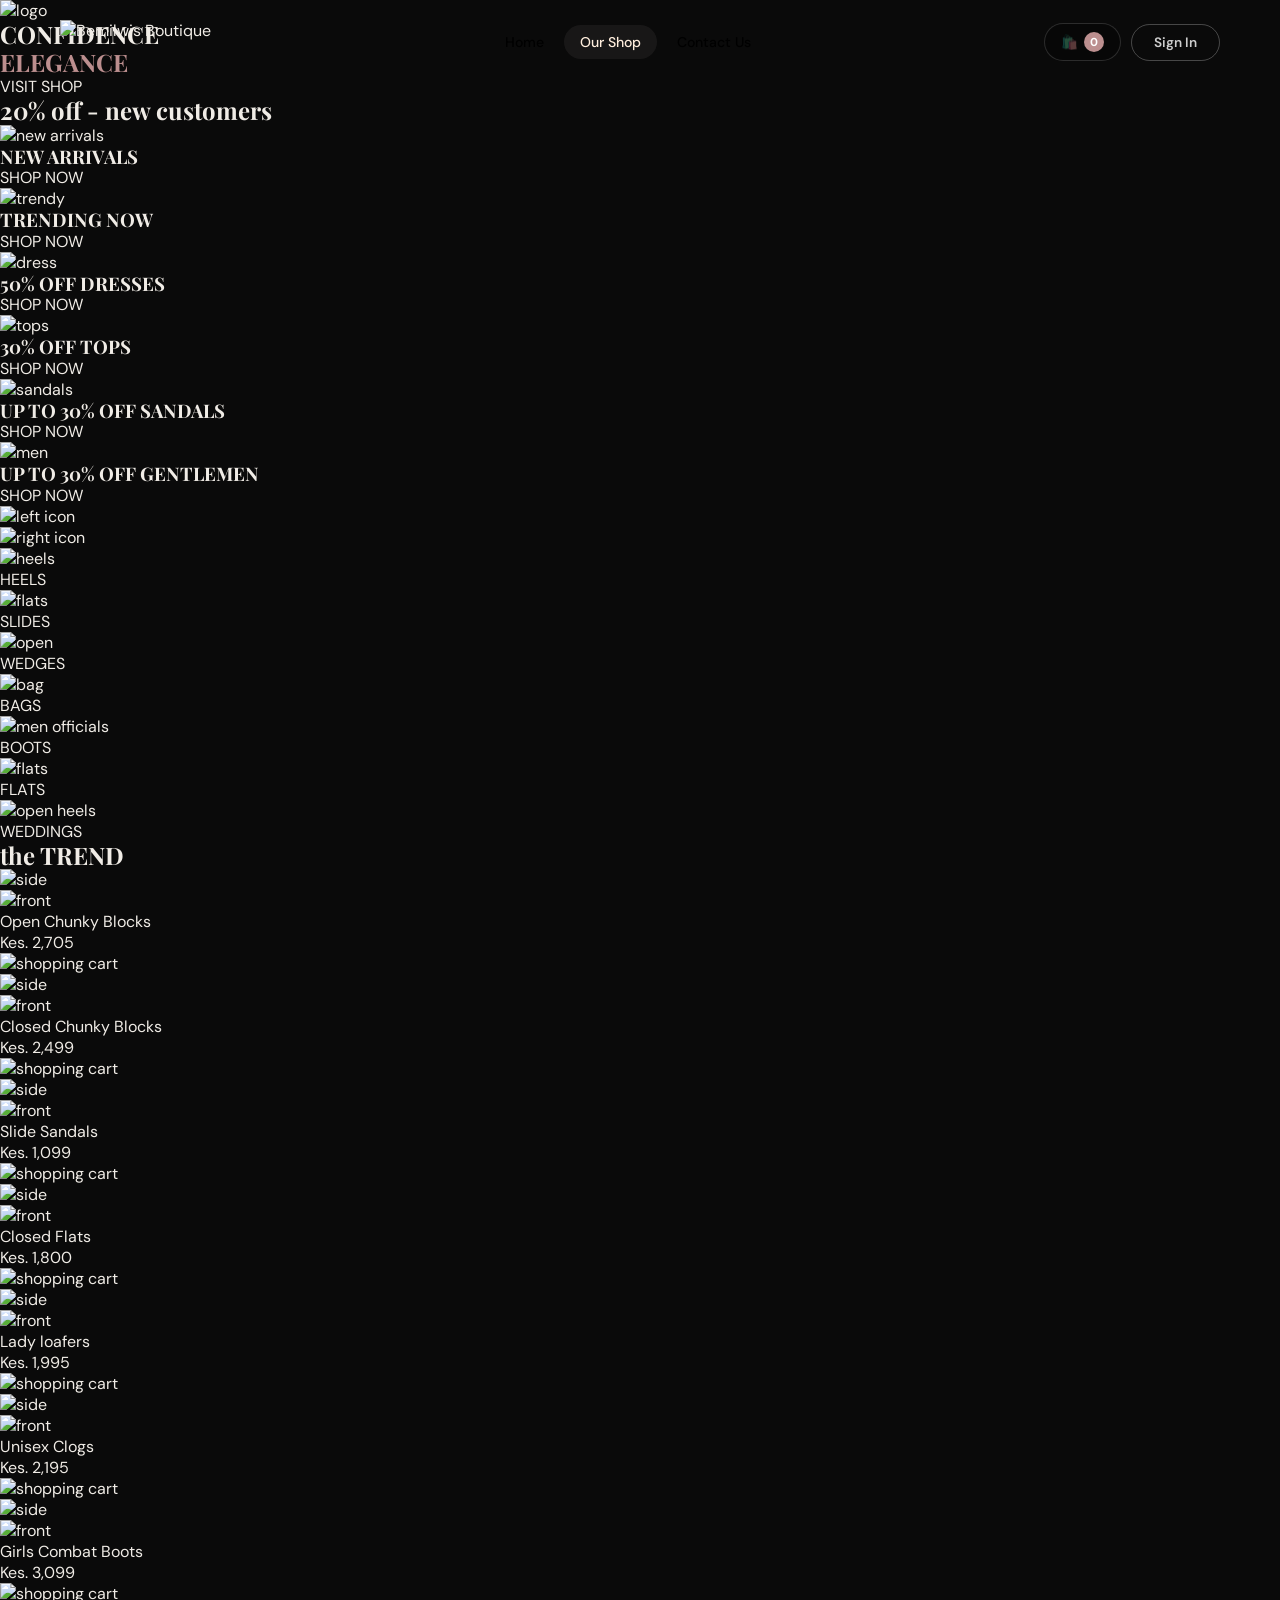
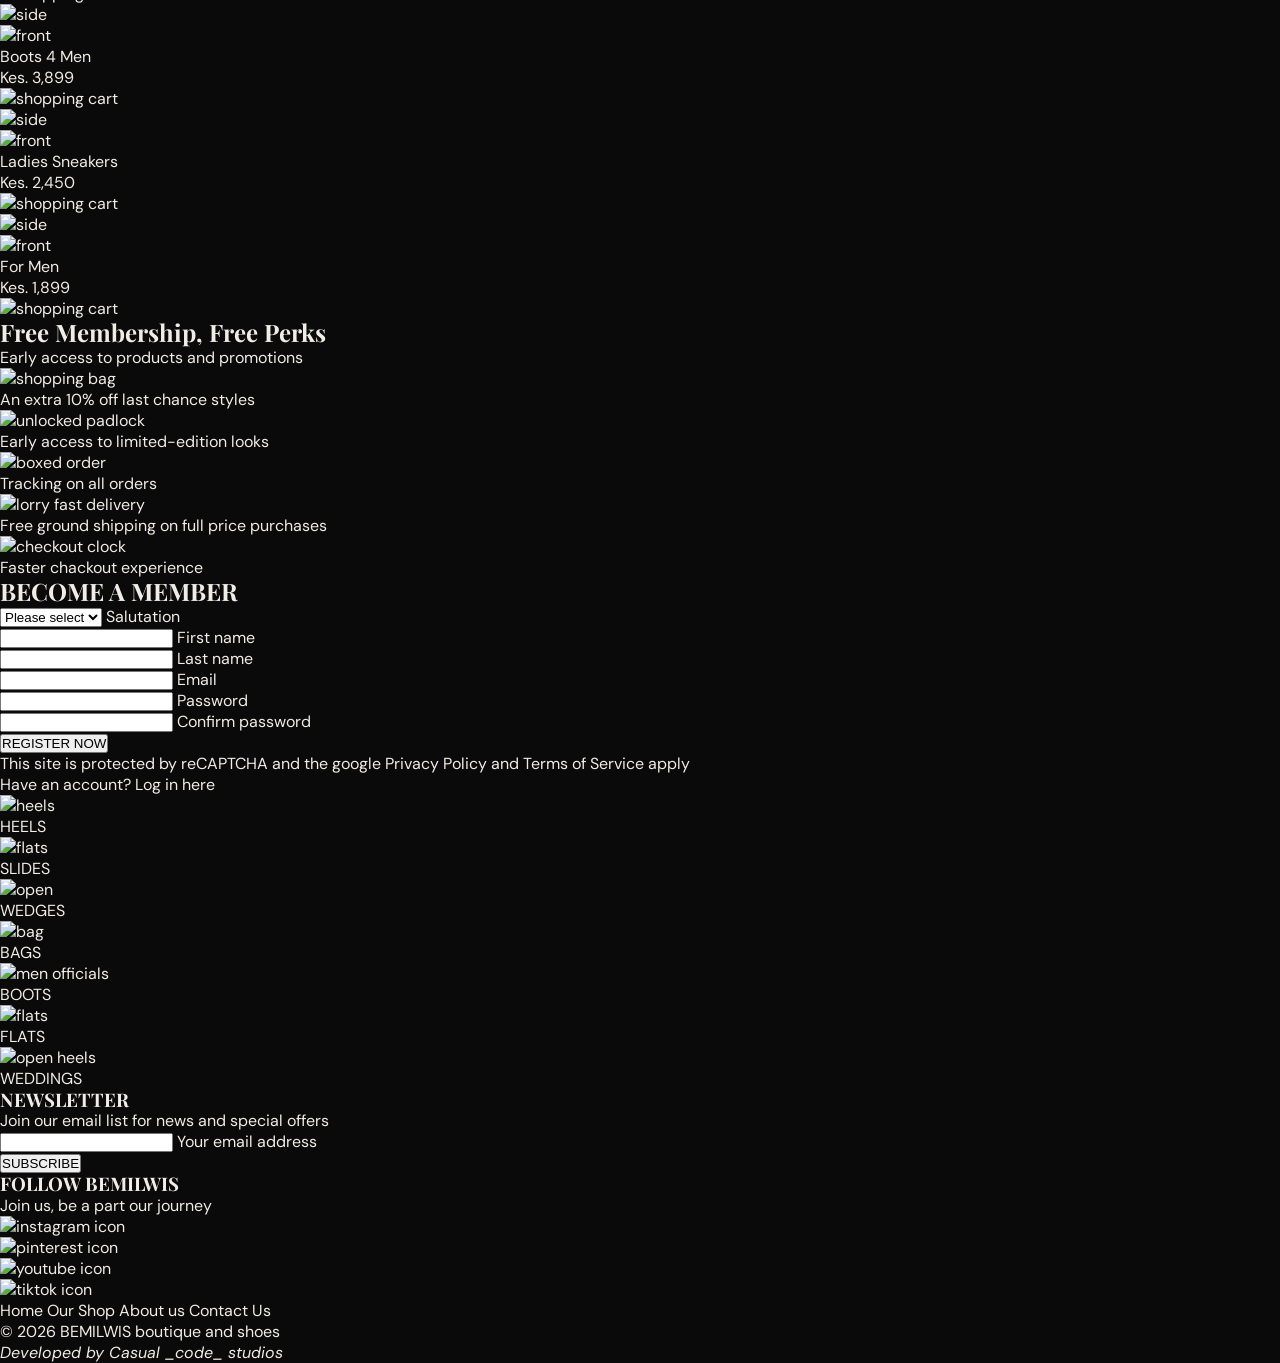
==== index.html @ db4b9aab "sss" ====
<!DOCTYPE html>
<html lang="en">
<head>
  <meta charset="UTF-8">
  <meta name="viewport" content="width=device-width, initial-scale=1.0">
  <meta name="description" content="An E- commerce website called Bemilwis Boutique and Shoes, which sells shoes both locally in  Kisii(Daraja Mbili), Kenya and internationally.">
  <link rel="stylesheet" href="styles.css">
  <link rel="stylesheet" href="bw-shared.css">
  <link rel="shortcut icon" href="fav.png" type="image/png">
  <title>Bemilwis Boutique</title>
</head>
<body>


<!-- Sidebar overlay -->
<div class="bw-sidebar-overlay" id="sidebarOverlay" onclick="closeSidebar()"></div>

<!-- Sidebar -->
<aside class="bw-sidebar" id="sidebar">
  <button class="bw-sidebar-close" onclick="closeSidebar()">✕</button>
  <nav class="bw-sidebar-nav">
    <a href="index.html" onclick="closeSidebar()">Home</a>
    <a href="shop.html" onclick="closeSidebar()">Our Shop</a>
    <a href="contact.html" onclick="closeSidebar()">Contact Us</a>
  </nav>
  <div class="bw-sidebar-footer">
    <button class="bw-btn-primary auth-trigger">Sign In</button>
  </div>
</aside>

<!-- HEADER -->
<header id="bwHeader">
  <div class="bw-header-inner">
    <a href="index.html" class="bw-logo"><img src="logo.png" alt="Bemilwis Boutique"></a>
    <nav class="bw-nav">
      <a href="index.html">Home</a>
      <a href="shop.html" class="active">Our Shop</a>
      <a href="contact.html">Contact Us</a>
    </nav>
    <div class="bw-header-actions">
      <button class="bw-cart-btn" onclick="setCartVisible(true)">🛍️ <span class="cart-count">0</span></button>
      <button class="bw-btn-outline auth-trigger">Sign In</button>
    </div>
    <button class="bw-hamburger" onclick="sidebarToggle()"><span></span><span></span><span></span></button>
  </div>
</header>
<!-- hero section -->
  <section class="hero">


<!-- LOGO IMAGE -->
    <a href="" class="logo">
      <img src="logo.png" alt="logo">
    </a>
<!-- FADING HERO IMAGES -->
    <div class="scrollable">
      <!-- left slide -->
      <div class="slide leftSlide" id="leftSlide">
        <img src="brownOfficials.jpg" alt="">
        <img src="sandalHeel.jpg" alt="">
        <img src="semiClosedHeel.jpg" alt="">
        <img src="versaceHeels.jpg" alt="">
      </div>

      <!-- right slide -->
      <div class="slide rightSlide" id="rightSlide">
        <img src="beigeFlats.jpg" alt="">
        <img src="blackFlats.jpg" alt="">
        <img src="blackLoafers.jpg" alt="">
        <img src="goldenLows.jpg" alt="">
        <img src="ladySneakers.jpg" alt="">

      </div>
    </div>
<!-- HERO TEXT -->
    <div class="heroText">
      <div class="textss textLeft">
        <h1>CONFIDENCE</h1>
      </div>
      <div class="textss textRight">
        <h1 style="color: rosybrown;">ELEGANCE</h1>
        
      </div>
      <a href="">VISIT SHOP</a>
    </div>



    <div class="promotion">
      <h1>20% off - new customers</h1>
    </div>
  </section>

<!-- advert grid -->
  <section class="advertGrid">
    <div class="advertContainer">
      <div class="adverts">
        <img src="https://i.pinimg.com/736x/a9/ed/4b/a9ed4bca725bb4000cf0d385223df02e.jpg" alt="new arrivals">
        <h3>NEW ARRIVALS</h3>
        <a href="http://" target="_blank" rel="noopener noreferrer">SHOP NOW</a>
      </div>
      <div class="adverts">
        <img src="https://i.pinimg.com/736x/2d/f5/a5/2df5a5b3c13f0f3897c1b8d833c3a402.jpg" alt="trendy ">
        <h3>TRENDING NOW</h3>
        <a href="http://" target="_blank" rel="noopener noreferrer">SHOP NOW</a>
      </div>
      <div class="adverts">
        <img src="https://i.pinimg.com/736x/63/75/39/6375392d3c84dc8cc3dfbde4efde6143.jpg" alt="dress">
        <h3>50% OFF DRESSES</h3>
        <a href="http://" target="_blank" rel="noopener noreferrer">SHOP NOW</a>
      </div>
      <div class="adverts">
        <img src="https://i.pinimg.com/1200x/5f/07/46/5f074640fe78ac32982661dc5da4cdeb.jpg" alt="tops">
        <h3>30% OFF TOPS</h3>
        <a href="http://" target="_blank" rel="noopener noreferrer">SHOP NOW</a>
      </div>
      <div class="adverts">
        <img src="https://i.pinimg.com/1200x/32/c1/61/32c161045efcaf1255e2fda711090204.jpg" alt="sandals">
        <h3>UP TO 30% OFF SANDALS</h3>
        <a href="http://" target="_blank" rel="noopener noreferrer">SHOP NOW</a>
      </div>
      <div class="adverts">
        <img src="https://i.pinimg.com/1200x/fd/3a/6e/fd3a6e06c591fd86f85104da1a04b630.jpg" alt="men">
        <h3>UP TO 30% OFF GENTLEMEN</h3>
        <a href="http://" target="_blank" rel="noopener noreferrer">SHOP NOW</a>
      </div>
    </div>

    <!-- SCROLLING -->

      <!-- left scrolling -->
      <img id="leftScroll" src="left.png" alt="left icon">
      <!-- right scrolling -->
      <img id="rightScroll" src="right.png" alt="right icon">

  </section>

<!-- what we sell -->
  <section class="soldScroll" >
    <div class="whatSold" id="whatSold">
      <div>
        <img src="heelsScroll.png" alt="heels">
        <span>HEELS</span>
      </div>
      <div>
        <img src="flatsScroll.png" alt="flats">
        <span>SLIDES</span>
      </div>
      <div>
        <img src="openScroll.png" alt="open">
        <span>WEDGES</span>
      </div>
      <div>
        <img src="backpack.png" alt="bag">
        <span>BAGS</span>
      </div>
      <div>
        <img src="menScroll.png" alt="men officials">
        <span>BOOTS</span>
      </div>
      <div class="flatscroll">
        <img src="closedFlatsFront.png" alt="flats">
        <span>FLATS</span>
      </div>
      <div>
        <img src="versaceHeels-removebg-preview.png" alt="open heels">
        <span>WEDDINGS</span>
      </div>
    </div>
  </section>

<!-- trending shoes -->
  <section class="trending">
    <div class="trendWrapper">
      <h2><span>the</span> TREND</h2>
      <div class="trendingContainer">
      <!-- open block heels -->
       <div class="trends" >
        <img class="defaultImg" src="blockSide.png" alt="side">
        <img class="hoverImg" src="blockFront.png" alt="front">
        <div class="pricing">
          <p>Open Chunky Blocks</p>
          <div class="text">
            <span>Kes. 2,705</span>
            <img src="cart.png" alt="shopping cart">
          </div>
          
        </div>
      </div>
      <!-- closed block heels -->
       <div class="trends" >
        <img class="defaultImg" src="closedSide.png" alt="side">
        <img class="hoverImg" src="closedFront.png" alt="front">
        <div class="pricing">
          <p>Closed Chunky Blocks</p>
          <div class="text">
            <span>Kes. 2,499</span>
            <img src="cart.png" alt="shopping cart">
          </div>
          
        </div>
      </div>
      <!-- open flats -->
       <div class="trends" >
        <img class="defaultImg" src="openFlatsSide.png" alt="side">
        <img class="hoverImg" src="openFlatsFront.png" alt="front">
        <div class="pricing">
          <p>Slide Sandals</p>
          <div class="text">
            <span>Kes. 1,099</span>
            <img src="cart.png" alt="shopping cart">
          </div>
          
        </div>
      </div>
      <!-- closed flats -->
       <div class="trends" >
        <img class="defaultImg" src="closedFlatsSide.png" alt="side">
        <img class="hoverImg" src="closedFlatsFront.png" alt="front">
        <div class="pricing">
          <p>Closed Flats</p>
          <div class="text">
            <span>Kes. 1,800</span>
            <img src="cart.png" alt="shopping cart">
          </div>
          
        </div>
      </div>
      <!-- loafers -->
       <div class="trends" >
        <img class="defaultImg" src="loafersSide.png" alt="side">
        <img class="hoverImg" src="loaferFront.png" alt="front">
        <div class="pricing">
          <p>Lady loafers</p>
          <div class="text">
            <span>Kes. 1,995</span>
            <img src="cart.png" alt="shopping cart">
          </div>
          
        </div>
      </div>
      <!-- clogs -->
       <div class="trends" >
        <img class="defaultImg" src="clogsSide.png" alt="side">
        <img class="hoverImg" src="clogsFront.png" alt="front">
        <div class="pricing">
          <p>Unisex Clogs</p>
          <div class="text">
            <span>Kes. 2,195</span>
            <img src="cart.png" alt="shopping cart">
          </div>
          
        </div>
      </div>
      <!-- lady boots -->
       <div class="trends" >
        <img class="defaultImg" src="bootsSide.png" alt="side">
        <img class="hoverImg" src="bootsFront.png" alt="front">
        <div class="pricing">
          <p>Girls Combat Boots</p>
          <div class="text">
            <span>Kes. 3,099</span>
            <img src="cart.png" alt="shopping cart">
          </div>
          
        </div>
      </div>
      <!-- men boots -->
       <div class="trends" >
        <img class="defaultImg" src="menSide.png" alt="side">
        <img class="hoverImg" src="menFront.png" alt="front">
        <div class="pricing">
          <p>Boots 4 Men</p>
          <div class="text">
            <span>Kes. 3,899</span>
            <img src="cart.png" alt="shopping cart">
          </div>
          
        </div>
      </div>
      <!-- lady sneakers -->
       <div class="trends" >
        <img class="defaultImg" src="ladySneakerSide.png" alt="side">
        <img class="hoverImg" src="ladySneakerFront.png" alt="front">
        <div class="pricing">
          <p>Ladies Sneakers</p>
          <div class="text">
            <span>Kes. 2,450</span>
            <img src="cart.png" alt="shopping cart">
          </div>
          
        </div>
      </div>
      <!-- men sneakers -->
       <div class="trends" >
        <img class="defaultImg" src="forMen.png" alt="side">
        <img class="hoverImg" src="forMenFront.png" alt="front">
        <div class="pricing">
          <p>For Men</p>
          <div class="text">
            <span>Kes. 1,899</span>
            <img src="cart.png" alt="shopping cart">
          </div>
          
        </div>
      </div>
    </div>
    </div>
  </section>

  <!-- MEMBERSHIP PERKS AND FORM SECTION -->
   <section class="perks">
    <div class="perksWrapper">
      <div class="container">
        <h2>Free Membership, Free Perks</h2>
        <p>Early access to products and promotions</p>
      </div>
      <div class="container2">
        <div class="eachPerk">
          <img src="bag.png" alt="shopping bag">
          <span>An extra 10% off last chance styles</span>
        </div>
        <div class="eachPerk">
          <img src="unlock.png" alt="unlocked padlock">
          <span>Early access to limited-edition looks</span>
        </div>
        <div class="eachPerk">
          <img src="booking.png" alt="boxed order">
          <span>Tracking on all orders</span>
        </div>
        <div class="eachPerk">
          <img src="truck.png" alt="lorry fast delivery">
          <span>Free ground shipping on full price purchases</span>
        </div>
        <div class="eachPerk">
          <img src="rush.png" alt="checkout clock">
          <span>Faster chackout experience</span>
        </div>
      </div>
    </div>
    <div class="formWrapper">
      <form action="" method="post">
        <h1>BECOME A MEMBER</h1>
        <!-- select section -->
        <div class="selectContainer">
          <select name="salutation" id="salutation" required>
          <option>Please select</option>
          <option>Ms.</option>
          <option>Mr.</option>
          <option>Mrs.</option>
        </select>
        <label for="salutation">Salutation</label>
        <span class="underline"></span>
        </div>
        <!-- first name -->
        <div class="inputContainer">
          <input type="text" name="firstName" id="firstName" required>
          <label for="firstName">First name</label>
          <span class="underline"></span>
        </div>
        <!-- last name -->
        <div class="inputContainer">
          <input type="text" name="lastName" id="lastName" required>
          <label for="lastName">Last name</label>
          <span class="underline"></span>
        </div>
        <!-- email -->
         <div class="inputContainer">
          <input type="email" name="email" id="email" required>
          <label for="email">Email</label>
          <span class="underline"></span>
        </div>
         <!-- pasword -->
          <div class="inputContainer">
          <input type="password" name="password" id="password" required>
          <label for="password">Password</label>
          <span class="underline"></span>
        </div>
          <!-- confirm password -->
           <div class="inputContainer">
          <input type="Password" name="confirmPassword" id="confirmPassword" required>
          <label for="confirmPassword">Confirm password</label>
          <span class="underline"></span>
        </div>
           <!-- submit button -->
            <button type="submit">REGISTER NOW</button>

        <p class="recaptcha">This site is protected by reCAPTCHA and the google <a href="">Privacy Policy</a> and <a href="">Terms of Service</a> apply</p>
      </form>

      <!-- login redirect -->
       <p class="loginRedirect">Have an account? <a href="">Log in here</a></p>
    </div>
   </section>

   <!-- what we sell -->
  <section class="soldScroll" >
    <div class="whatSold" id="whatSoldTwice">
      <div>
        <img src="heelsScroll.png" alt="heels">
        <span>HEELS</span>
      </div>
      <div>
        <img src="flatsScroll.png" alt="flats">
        <span>SLIDES</span>
      </div>
      <div>
        <img src="openScroll.png" alt="open">
        <span>WEDGES</span>
      </div>
      <div>
        <img src="backpack.png" alt="bag">
        <span>BAGS</span>
      </div>
      <div>
        <img src="menScroll.png" alt="men officials">
        <span>BOOTS</span>
      </div>
      <div class="flatscroll">
        <img src="closedFlatsFront.png" alt="flats">
        <span>FLATS</span>
      </div>
      <div>
        <img src="versaceHeels-removebg-preview.png" alt="open heels">
        <span>WEDDINGS</span>
      </div>
    </div>
  </section>

<!-- footer -->
 <footer class="mainFooter">
  <!-- newsletter and socials -->
  <div class="newsletterContainer">
    <!-- newsletter -->
    <form class="newsletter">
      <h3>NEWSLETTER</h3>
      <p>Join our email list for news and special offers</p>
      <!-- email -->
         <div class="inputContainer">
          <input type="email" name="email" id="email" required>
          <label for="email">Your email address</label>
          <span class="underline"></span>
        </div>

        <button>SUBSCRIBE</button>
    </form>
    <!-- follow us -->
    <div class="newsletter socials">
      <h3>FOLLOW BEMILWIS</h3>
      <P>Join us, be a part our journey</P>
      <div class="iconLinks">
        <a href=""><img src="instagram.png" alt="instagram icon"></a>
        <a href=""><img src="pinterest.png" alt="pinterest icon"></a>
        <a href=""><img src="youtube.png" alt="youtube icon"></a>
        <a href=""><img src="video.png" alt="tiktok icon"></a>
      </div>
    </div>
  </div>

  <!-- navigation -->
   <div class="footerNavs">
    <a href="">Home</a>
    <a href="">Our Shop</a>
    <a href="">About us</a>
    <a href="">Contact Us</a>
   </div>

<div class="copyright">
  <p>© 2026 BEMILWIS boutique and shoes</p>
  <span><em>Developed by <a href="">Casual _code_ studios</a></em></span>
</div>
 </footer>
  <!-- scripts -->
<script src="main.js"></script>
</body>
</html>
---- bw-shared.css ----
/* =============================================
   BEMILWIS BOUTIQUE — Global Stylesheet v2
   ============================================= */

@import url('https://fonts.googleapis.com/css2?family=Playfair+Display:ital,wght@0,400;0,600;0,700;1,400;1,600&family=DM+Sans:wght@300;400;500;600&display=swap');

/* ─── TOKENS ─── */
:root {
  --bg: #0a0a0a;
  --surface: #111;
  --surface2: #1a1a1a;
  --border: rgba(255,255,255,0.08);
  --rose: rosybrown;
  --rose-dark: #9c4d64;
  --rose-light: rgba(192,99,122,0.15);
  --gold: #c9973a;
  --gold-light: #f0deb8;
  --cream: #fdfbf5;
  --text: #f0ece6;
  --text-muted: #888;
  --text-dim: #555;
  --white: #ffffff;
  --font-display: 'Playfair Display', Georgia, serif;
  --font-body: 'DM Sans', 'Helvetica Neue', sans-serif;
  --radius: 16px;
  --radius-sm: 8px;
  --transition: 0.32s cubic-bezier(.4,0,.2,1);
  --shadow: 0 16px 60px rgba(0,0,0,0.5);
}

/* ─── RESET ─── */
*, *::before, *::after { 
  margin: 0; 
  padding: 0; 
  box-sizing: border-box; 
}
html { 
  scroll-behavior: smooth; 
}
body { 
  font-family: var(--font-body); 
  color: var(--text); 
  background: var(--bg); 
  overflow-x: hidden; 
}
body.no-scroll { 
  overflow: hidden; 
}
body.cart-open { 
  overflow: hidden; 
}
img { 
  display: block; 
  max-width: 100%; 
}
a { 
  text-decoration: none; 
  color: inherit; 
}
h1,h2,h3,h4,h5 { 
  font-family: var(--font-display); 
  line-height: 1.15; 
}

/* ─── SCROLL TO TOP ─── */
.bw-scroll-top {
  position: fixed; 
  bottom: 28px; 
  right: 24px; 
  z-index: 800;
  width: 42px; 
  height: 42px; 
  border-radius: 50%;
  background: var(--rose); 
  color: #fff; 
  font-size: 1.1rem;
  display: flex; 
  align-items: center; 
  justify-content: center;
  opacity: 0; 
  pointer-events: none; 
  transform: translateY(16px);
  transition: var(--transition); 
  box-shadow: 0 4px 20px rgba(192,99,122,0.4);
}
.bw-scroll-top.visible { 
  opacity: 1; 
  pointer-events: auto; 
  transform: translateY(0); 
}

/* ─── SIDEBAR ─── */
.bw-sidebar-overlay {
  display: none; 
  position: fixed; 
  inset: 0; 
  z-index: 650;
  background: rgba(0,0,0,0.7); 
  backdrop-filter: blur(4px);
}
.bw-sidebar-overlay.active { 
  display: block; 
}

.bw-sidebar {
  position: fixed; 
  top: 0; 
  right: 0; 
  bottom: 0;
  width: min(300px, 82vw); 
  background: #fed;
  z-index: 700; 
  transform: translateX(110%);
  transition: transform 0.4s cubic-bezier(.4,0,.2,1);
  display: flex; 
  flex-direction: column;
  padding: 80px 32px 40px;
  border-left: 1px solid var(--border);
}
.bw-sidebar.active { 
  transform: translateX(0); 
}
.bw-sidebar-close {

  position: absolute; 
  top: 20px; 
  right: 20px;
  background: none; 
  border: none; 
  color: var(--text-muted);
  font-size: 1.3rem; 
  cursor: pointer;
}
.bw-sidebar-nav { 
  display: flex; 
  flex-direction: column; 
  gap: 4px; 
  flex: 1; 
}
.bw-sidebar-nav a {
  font-family: var(--font-display); 
  font-size: 1.8rem; 
  font-weight: 400;
  color: #111; 
  padding: 12px 0; 
  border-bottom: 1px solid rgba(77, 75, 73, 0.425);
  transition: var(--transition);
}
.bw-sidebar-nav a:hover { 
  color: var(--rose); 
  padding-left: 8px; 
}
.bw-sidebar-footer { 
  margin-top: 24px; 
}

/* ─── HEADER ─── */
#bwHeader {

  position: fixed; 
  top: 0; 
  left: 0; 
  right: 0; 
  z-index: 600;
  transition: var(--transition);
}
.bw-header-inner {
  display: flex; 
  align-items: center; 
  justify-content: space-between;
  padding: 20px 60px;
  background: transparent; 
  transition: var(--transition);
}
#bwHeader.scrolled .bw-header-inner {
  background: rgba(255, 238, 221, 0.5);
  backdrop-filter: blur(20px);
  border-bottom: 1px solid var(--border);
  padding: 14px 60px;
}
.bw-logo img { 
  height: 44px; 
}
.bw-nav { 
  display: flex; 
  gap: 4px; 
}
.bw-nav a {
  font-family: var(--font-body); 
  font-size: 0.88rem; 
  font-weight: 500;
  color: #000; 
  padding: 8px 16px; 
  border-radius: 50px;
  transition: var(--transition);
}
.bw-nav a:hover, .bw-nav a.active { 
  color: #fed; 
  background: rgba(39, 38, 38, 0.514); 
}
.bw-header-actions { 
  display: flex; 
  align-items: center; 
  gap: 10px; 
}

.bw-cart-btn {
  display: flex; 
  align-items: center; 
  gap: 6px;
  background: rgba(0, 0, 0, 0.24); 
  border: 1.5px solid rgba(255,255,255,0.15);
  color: rgba(187, 186, 186, 0.329); 
  border-radius: 50px; 
  padding: 8px 16px;
  font-family: var(--font-body); 
  font-size: 0.85rem; 
  font-weight: 500;
  cursor: pointer; 
  transition: var(--transition);
}
.bw-cart-btn:hover { 
  background: var(--rose); 
  border-color: var(--rose); 
  color: #fff; 
}
.cart-count {
  background: var(--rose); 
  color: #fff; 
  font-size: 0.72rem; 
  font-weight: 700;
  min-width: 20px; 
  height: 20px; 
  border-radius: 50%;
  display: inline-flex; 
  align-items: center; 
  justify-content: center;
}

.bw-btn-primary {
  background: var(--rose); 
  color: #fff; 
  border: none;
  padding: 10px 22px; 
  border-radius: 50px; 
  font-family: var(--font-body);
  font-weight: 600; 
  font-size: 0.85rem; 
  cursor: pointer; 
  transition: var(--transition);
}
.bw-btn-primary:hover { 
  background: var(--rose-dark); }

.bw-btn-outline {
  background: transparent; 
  color: rgba(255,255,255,0.8);
  border: 1.5px solid rgba(255,255,255,0.25); 
  padding: 9px 22px;
  border-radius: 50px; 
  font-family: var(--font-body); 
  font-weight: 600;
  font-size: 0.85rem; 
  cursor: pointer; 
  transition: var(--transition);
}
.bw-btn-outline:hover { 
  border-color: var(--rose); 
  color: var(--rose); 
}

.bw-hamburger {
  display: none; 
  flex-direction: column; 
  gap: 5px;
  background: none; 
  border: none; 
  cursor: pointer; 
  padding: 6px;
}
.bw-hamburger span { 
  display: block; 
  height: 2px; 
  background: #000; 
  border-radius: 2px; 
  transition: var(--transition); }
.bw-hamburger span:nth-child(1) { 
  width: 24px; 
}
.bw-hamburger span:nth-child(2) { 
  width: 18px; 
}
.bw-hamburger span:nth-child(3) { 
  width: 12px; 
}

/* ─── CART PANEL ─── */
.bw-cart-overlay {
  position: fixed; 
  inset: 0; 
  z-index: 800;
  pointer-events: none; 
  opacity: 0; 
  transition: opacity var(--transition);
}
.bw-cart-overlay.open { 
  pointer-events: auto; 
  opacity: 1; }
.bw-cart-overlay::before {
  content: ''; 
  position: absolute; 
  inset: 0;
  background: rgba(0,0,0,0.6); 
  backdrop-filter: blur(4px);
  opacity: 0; 
  transition: var(--transition);
}
.bw-cart-overlay.open::before { 
  opacity: 1; 
}

.bw-cart-panel {
  position: absolute; 
  top: 0; 
  right: 0; 
  bottom: 0;
  width: min(400px, 100vw);
  background: #111; 
  border-left: 1px solid var(--border);
  display: flex; 
  flex-direction: column;
  transform: translateX(100%); 
  transition: transform 0.4s cubic-bezier(.4,0,.2,1);
  box-shadow: -20px 0 60px rgba(0,0,0,0.5);
}
.bw-cart-overlay.open .bw-cart-panel { 
  transform: translateX(0); 
}

.bw-cart-header {
  display: flex; 
  align-items: center; 
  justify-content: space-between;
  padding: 20px 24px; 
  border-bottom: 1px solid var(--border);
}
.bw-cart-header h3 { 
  font-family: var(--font-display); 
  font-size: 1.2rem; 
  color: var(--text); }
.bw-cart-header button { 
  background: none; 
  border: none; 
  color: var(--text-muted); 
  font-size: 1.3rem; 
  cursor: pointer; 
}

.bw-cart-body { 
  flex: 1; 
  overflow-y: auto; 
  padding: 16px; 
  display: flex; 
  flex-direction: column; 
  gap: 12px; 
}
.bw-cart-empty { 
  text-align: center; 
  color: var(--text-muted); 
  padding: 40px 0; 
  font-size: 0.9rem; 
}

.bw-cart-item {
  display: flex; 
  align-items: flex-start; 
  gap: 12px;
  background: var(--surface2); 
  border: 1px solid var(--border);
  border-radius: var(--radius-sm); 
  padding: 12px;
}
.bw-cart-item img { 
  width: 64px; 
  height: 64px; 
  object-fit: cover; 
  border-radius: var(--radius-sm); 
  flex-shrink: 0; 
  background: #1e1e1e; 
}
.bw-cart-details { 
  flex: 1; 
}
.bw-cart-name { 
  font-weight: 600; 
  font-size: 0.85rem; 
  color: var(--text); 
  margin-bottom: 3px; }
.bw-cart-meta { 
  font-size: 0.75rem; 
  color: var(--text-muted); 
  margin-bottom: 2px; }
.bw-cart-price { 
  color: var(--gold); 
  font-weight: 700; 
  font-size: 0.82rem; 
  margin-top: 4px; }
.bw-qty-ctrl { 
  display: flex; 
  align-items: center; 
  gap: 8px; 
  margin-top: 8px; }
.bw-qty-ctrl button {
  width: 26px; 
  height: 26px; 
  border-radius: 50%; 
  border: 1.5px solid var(--rose);
  background: transparent; 
  color: var(--rose); 
  font-size: 1rem;
  cursor: pointer; 
  transition: var(--transition);
}
.bw-qty-ctrl button:hover { 
  background: var(--rose); 
  color: #fff; 
}
.bw-qty-ctrl span { 
  font-size: 0.85rem; 
  font-weight: 600; 
  min-width: 20px; 
  text-align: center; 
}
.bw-remove { 
  background: none; 
  border: none; 
  color: var(--text-dim); 
  cursor: pointer; 
  align-self: flex-start; font-size: 1rem; 
  transition: var(--transition); 
}
.bw-remove:hover { 
  color: #e53935; 
}

.bw-cart-footer { 
  padding: 16px; 
  border-top: 1px solid var(--border); 
  display: flex; 
  flex-direction: column; 
  gap: 12px; 
}
.bw-cart-total { 
  display: flex; 
  justify-content: space-between; 
  align-items: center; 
}
.bw-cart-total span { 
  font-size: 0.82rem; 
  color: var(--text-muted); 
}
.bw-cart-total strong { 
  font-family: var(--font-display); 
  font-size: 1.2rem; 
  color: var(--gold); 
}
.bw-whatsapp-btn {
  display: flex; 
  align-items: center; 
  justify-content: center; 
  gap: 10px;
  background: #25D366; 
  color: #fff; 
  border: none; 
  padding: 15px;
  border-radius: 50px; 
  font-family: var(--font-body); 
  font-weight: 700;
  font-size: 0.9rem; 
  cursor: pointer; 
  transition: var(--transition);
}
.bw-whatsapp-btn:hover { 
  background: #128C7E; 
  transform: translateY(-2px); 
}

/* ─── SHOE DASHBOARD ─── */
.sd-overlay {
  display: none; 
  position: fixed; 
  inset: 0; 
  z-index: 850;
  background: rgba(0,0,0,0.8); 
  backdrop-filter: blur(8px);
  align-items: center; 
  justify-content: center; 
  padding: 20px;
}
.sd-overlay.open { 
  display: flex; 
}

.sd-panel {
  background: #111; 
  border: 1px solid var(--border);
  border-radius: 24px; 
  width: 100%; 
  max-width: 800px; 
  max-height: 90vh;
  display: grid; 
  grid-template-columns: 1fr 1.1fr;
  overflow: hidden; 
  position: relative;
  box-shadow: 0 40px 100px rgba(0,0,0,0.7);
  animation: sdIn 0.35s ease;
}
@keyframes sdIn { 
  from { 
    transform: scale(0.94) translateY(20px); 
    opacity: 0; 
  } 
  to { 
    transform: none; 
    opacity: 1; 
  } 
}

.sd-close {
  position: absolute; 
  top: 16px; 
  right: 16px; 
  z-index: 10;
  background: rgba(255,255,255,0.08); 
  border: 1px solid var(--border);
  width: 34px; 
  height: 34px; 
  border-radius: 50%; 
  color: var(--text-muted);
  font-size: 1rem; 
  cursor: pointer; 
  transition: var(--transition);
  display: flex; 
  align-items: center; 
  justify-content: center;
}
.sd-close:hover { 
  background: var(--rose); 
  color: #fff; 
  border-color: var(--rose); 
}

.sd-image-col { 
  overflow: hidden; 
  background: #1a1a1a; 
}
.sd-image-col img { 
  width: 100%; 
  height: 100%; 
  object-fit: cover; 
}

.sd-info-col { 
  padding: 40px 36px; 
  overflow-y: auto; 
  display: flex; 
  flex-direction: column; 
  gap: 18px; 
}
.sd-tag { 
  font-size: 0.7rem; 
  letter-spacing: 0.18em; 
  text-transform: uppercase; 
  color: var(--rose); 
  font-weight: 600; 
}
.sd-name { 
  font-family: var(--font-display); 
  font-size: 1.8rem; 
  color: var(--text); 
}
.sd-price { 
  font-family: var(--font-display); 
  font-size: 1.5rem; 
  color: var(--gold); 
  font-weight: 700; 
}
.sd-desc { 
  font-size: 0.85rem; 
  color: var(--text-muted); 
  line-height: 1.75; }
.sd-label { 
  display: block; 
  font-size: 0.72rem; 
  font-weight: 600; 
  letter-spacing: 0.1em; 
  text-transform: uppercase; 
  color: var(--text-muted); 
  margin-bottom: 10px; 
}

/* ==== MUST LOOK INTO ==== */
.sd-section { }

/* ==== MUST LOOK INTO ==== */

.sd-colors { 
  display: flex; 
  gap: 10px; 
  flex-wrap: wrap; 
}
.color-swatch {
  width: 32px; 
  height: 32px; 
  border-radius: 50%; 
  border: 2px solid transparent;
  cursor: pointer; 
  transition: var(--transition); 
  outline: none;
}
.color-swatch.selected { 
  border-color: #fff; 
  box-shadow: 0 0 0 3px rgba(192,99,122,0.5); 
}
.color-swatch:hover { 
  transform: scale(1.15); 
}

.sd-sizes { 
  display: flex; 
  gap: 8px; 
  flex-wrap: wrap; 
}
.size-btn {
  padding: 8px 14px; 
  border-radius: var(--radius-sm);
  border: 1.5px solid var(--border); 
  background: transparent;
  color: var(--text-muted); 
  font-family: var(--font-body);
  font-size: 0.82rem; 
  font-weight: 600; 
  cursor: pointer; 
  transition: var(--transition);
}
.size-btn:hover { 
  border-color: rgba(255,255,255,0.3); 
  color: #fff; 
}
.size-btn.selected { 
  border-color: var(--rose); 
  color: var(--rose); 
  background: var(--rose-light); 
}

.sd-qty-row {
  display: flex; 
  align-items: center; 
  gap: 12px;
}
.sd-qty-row button {
  width: 36px; 
  height: 36px; 
  border-radius: 50%; 
  border: 1.5px solid var(--border);
  background: transparent; 
  color: var(--text); 
  font-size: 1.2rem;
  cursor: pointer; 
  transition: var(--transition);
}
.sd-qty-row button:hover { 
  border-color: var(--rose); 
  color: var(--rose); 
}
.sd-qty-row input {
  width: 60px; 
  text-align: center; 
  padding: 8px; 
  border-radius: var(--radius-sm);
  border: 1.5px solid var(--border); 
  background: var(--surface2); 
  color: var(--text);
  font-family: var(--font-body); 
  font-weight: 700; 
  font-size: 1rem; 
  outline: none;
}
.sd-add-btn {
  background: var(--rose); 
  color: #fff; 
  border: none; 
  padding: 16px;
  border-radius: 50px; 
  font-family: var(--font-body); 
  font-weight: 700;
  font-size: 1rem; 
  cursor: pointer; 
  transition: var(--transition); 
  margin-top: auto;
}
.sd-add-btn:hover { 
  background: var(--rose-dark); 
  transform: translateY(-2px); 
}

/* ─── AUTH MODAL ─── */
.bw-auth-overlay {
  display: none; 
  position: fixed; 
  inset: 0; 
  z-index: 900;
  background: rgba(255, 238, 221, 0.336); 
  backdrop-filter: blur(8px);
  align-items: center; 
  justify-content: center; 
  padding: 20px;
}
.bw-auth-overlay.open { 
  display: flex; 
}

.bw-auth-modal {
  background: rgb(224, 224, 224); 
  border: 1px solid var(--border);
  border-radius: 20px; 
  width: 100%; 
  max-width: 440px;
  box-shadow: var(--shadow); 
  animation: sdIn 0.35s ease; 
  overflow: hidden;
}
.bw-auth-header { 
  background: #1a1a1a; 
  padding: 28px 32px 20px; 
  border-bottom: 1px solid var(--border); 
  position: relative; 
}
.bw-auth-header h2 { 
  font-family: var(--font-display); 
  font-size: 1.4rem; 
  color: var(--rose); 
  margin-bottom: 16px; }
.bw-auth-tabs { 
  display: flex; 
  gap: 4px; }
.auth-tab-btn {
  flex: 1; 
  padding: 8px; 
  background: rgba(255,255,255,0.05);
  border: 1px solid var(--border); 
  border-radius: 8px;
  color: var(--text-muted); 
  font-family: var(--font-body); 
  font-size: 0.85rem;
  font-weight: 600; 
  cursor: pointer; 
  transition: var(--transition);
}
.auth-tab-btn.active { 
  background: var(--rose); 
  border-color: var(--rose); 
  color: #fff; }
.bw-auth-close {
  position: absolute; 
  top: 14px; 
  right: 16px;
  background: none; 
  border: none; 
  color: var(--text-muted); 
  font-size: 1.2rem; 
  cursor: pointer;
}
.auth-tab-panel { 
  display: none; 
  padding: 28px 32px; 
}
.auth-tab-panel.active { 
  display: block; 
}
.bw-auth-form { 
  display: flex; 
  flex-direction: column; 
  gap: 14px; }
.bw-auth-field { 
  display: flex; 
  flex-direction: column; 
  gap: 5px; }
.bw-auth-field label { 
  font-size: 0.72rem; 
  text-transform: uppercase; 
  letter-spacing: 0.08em; 
  font-weight: 600; 
  color: #000; 
}
.bw-auth-field input {
  padding: 12px 14px; 
  border-radius: var(--radius-sm); 
  border: 2px solid var(--border);
  background: rgba(90, 90, 89, 0.466); 
  color: var(--text); 
  font-family: var(--font-body);
  font-size: 0.9rem; 
  outline: none; 
  transition: var(--transition);
}
.bw-auth-field input:focus { 
  border-color: var(--rose); 
}
.bw-auth-submit {
  background: var(--rose); 
  color: #fff; 
  border: none; 
  padding: 14px;
  border-radius: 50px; 
  font-family: var(--font-body); 
  font-weight: 700; 
  font-size: 0.95rem;
  cursor: pointer; 
  transition: var(--transition); 
  margin-top: 4px;
}
.bw-auth-submit:hover { 
  background: var(--rose-dark); 
}
.bw-auth-switch { 
  font-size: 0.82rem; 
  color: var(--text-muted); 
  text-align: center; 
  margin-top: 4px; 
}
.bw-auth-switch span { 
  color: var(--rose); 
  cursor: pointer; 
  font-weight: 600; 
}

/* ─── DASHBOARD ─── */
.bw-dash-overlay {
  display: none; 
  position: fixed; 
  inset: 0; 
  z-index: 900;
  background: rgba(0,0,0,0.75); 
  backdrop-filter: blur(8px);
  align-items: flex-start; 
  justify-content: flex-end; 
  padding: 20px;
}
.bw-dash-overlay.open { 
  display: flex; 
}

.bw-dash-panel {
  background: #111; 
  border: 1px solid var(--border);
  border-radius: 20px; 
  width: 100%; 
  max-width: 420px; 
  max-height: 90vh;
  overflow-y: auto; 
  box-shadow: var(--shadow); 
  animation: sdIn 0.35s ease;
  position: relative;
}
.bw-dash-close {
  position: absolute; 
  top: 14px; 
  right: 16px;
  background: rgba(255,255,255,0.06); 
  border: 1px solid var(--border);
  width: 30px; 
  height: 30px; 
  border-radius: 50%; 
  color: var(--text-muted);
  font-size: 1rem; 
  cursor: pointer; 
  display: flex; 
  align-items: center; 
  justify-content: center;
}
.bw-dash-header {
  background: linear-gradient(135deg, var(--rose-dark), var(--rose));
  padding: 36px 28px 28px; 
  text-align: center;
}
.bw-dash-avatar {
  font-size: 2.5rem; 
  background: rgba(255,255,255,0.15); 
  width: 60px; 
  height: 60px;
  border-radius: 50%; 
  display: flex; 
  align-items: center; 
  justify-content: center;
  margin: 0 auto 12px;
}
.bw-dash-header h2 { 
  font-size: 1.3rem; 
  color: #fff; 
  margin-bottom: 4px; 
}
.bw-dash-header p { 
  font-size: 0.82rem; 
  color: rgba(255,255,255,0.65); 
}
.bw-dash-body { 
  padding: 24px 28px; 
}
.bw-dash-section { 
  margin-bottom: 24px; 
}
.bw-dash-section h4 { 
  font-size: 0.7rem; 
  letter-spacing: 0.15em; 
  text-transform: uppercase; 
  color: var(--text-muted); 
  margin-bottom: 12px; 
}

.bw-dash-row { 
  display: flex; 
  justify-content: space-between; 
  padding: 8px 0; 
  border-bottom: 1px solid var(--border); 
  font-size: 0.82rem; 
}
.bw-dash-row span:first-child { 
  color: var(--text-muted); 
}
.bw-dash-row span:last-child { 
  font-weight: 600; 
}
.bw-dash-order {
  background: var(--surface2); 
  border: 1px solid var(--border);
  border-radius: var(--radius-sm); 
  padding: 12px; 
  margin-bottom: 10px;
}
.bw-dash-order-hdr { 
  display: flex; 
  justify-content: space-between; 
  font-size: 0.78rem; 
  margin-bottom: 6px; 
}
.bw-dash-order-hdr strong { 
  color: var(--rose); }
.bw-dash-order ul { 
  list-style: none; }
.bw-dash-order li { 
  font-size: 0.75rem; 
  color: var(--text-muted); 
  padding: 1px 0; }
.bw-dash-empty { 
  text-align: center; 
  color: var(--text-muted); 
  font-size: 0.85rem; 
  padding: 20px 0; }
.bw-dash-logout {
  width: 100%; 
  background: none; 
  border: 1.5px solid #e53935; 
  color: #e53935;
  padding: 12px; 
  border-radius: 50px; 
  font-family: var(--font-body);
  font-weight: 600; 
  cursor: pointer; 
  transition: var(--transition);
}
.bw-dash-logout:hover { 
  background: #e53935; 
  color: #fff; 
}

/* ─── TOAST ─── */
.bw-toast {
  position: fixed; 
  bottom: 80px; 
  left: 50%; 
  transform: translateX(-50%) translateY(20px);
  background: #1a1a1a; color: #fff; 
  padding: 12px 24px; 
  border-radius: 50px;
  font-size: 0.88rem; 
  font-weight: 500; 
  z-index: 9999; 
  opacity: 0;
  transition: all 0.35s ease; 
  white-space: nowrap; 
  box-shadow: var(--shadow);
  border: 1px solid var(--border);
}
.bw-toast.show { 
  opacity: 1; 
  transform: translateX(-50%) translateY(0); 
}
.bw-toast--success { 
  border-color: var(--rose); 
  background: #1c0d10; 
  color: #f8a8b8; 
}
.bw-toast--error { 
  border-color: #e53935; 
  background: #1c0a0a; 
}

/* ─── REVEAL ─── */
.reveal { 
  opacity: 0; 
  transform: translateY(30px); 
  transition: opacity 0.7s ease, transform 0.7s ease; }
.reveal.revealed { 
  opacity: 1; 
  transform: none; 
}

/* ─── FOOTER ─── */
.bw-footer { 
  background: linear-gradient(to bottom, rgba(0,0,0,0.2), rgba(0,0,0,0.85)), url('brownOfficials.jpg') center/cover fixed no-repeat; 
  border-top: 1px solid var(--border); 
  padding-top: 60px; 
}
.bw-footer-inner {
  max-width: 1200px; 
  margin: 0 auto;
  display: grid; 
  grid-template-columns: 2fr 1fr 1.5fr;
  gap: 60px; 
  padding: 0 60px 60px;
}
.bw-footer-brand h2 { 
  font-size: 2.2rem; 
  color: var(--text); 
  margin-bottom: 14px; }
.bw-footer-brand h2 em { 
  color: var(--rose); 
}
.bw-footer-brand p { 
  font-size: 0.88rem; 
  color: var(--text-muted); 
  line-height: 1.7; 
  max-width: 260px; 
}
.bw-socials { 
  display: flex; 
  gap: 12px; 
  margin-top: 20px; 
}
.bw-socials a img { 
  width: 28px; 
  height: 28px; 
  filter: invert(0.6); 
  transition: filter 0.3s; 
}
.bw-socials a:hover img { 
  filter: invert(0.8); 
}
.bw-footer-links h4, .bw-newsletter h4 { 
  font-family: var(--font-body); 
  font-size: 0.78rem; 
  font-weight: 700; 
  letter-spacing: 0.12em; 
  text-transform: uppercase; 
  color: var(--text-muted); 
  margin-bottom: 16px; 
}
.bw-footer-links ul { 
  list-style: none; 
  display: flex; 
  flex-direction: column; 
  gap: 10px; 
}
.bw-footer-links ul li a { 
  font-size: 0.88rem; 
  color: var(--text-muted); 
  transition: var(--transition); 
}
.bw-footer-links ul li a:hover { 
  color: var(--rose); 
  padding-left: 4px; 
}
.bw-newsletter p { 
  font-size: 0.82rem; 
  color: var(--text-muted); 
  margin-bottom: 16px; 
}
.bw-newsletter-form { 
  display: flex; 
}
.bw-newsletter-form input {

  flex: 1; 
  padding: 11px 16px; 
  border-radius: 8px 0 0 8px;
  border: 1px solid var(--border); 
  border-right: none;
  background: var(--surface2); 
  color: var(--text);
  font-family: var(--font-body); 
  font-size: 0.82rem; 
  outline: none;
}
.bw-newsletter-form input::placeholder { 
  color: var(--text-dim); 
}
.bw-newsletter-form button {
  background: var(--rose); 
  border: none; 
  color: #fff;
  padding: 11px 18px; 
  border-radius: 0 8px 8px 0;
  cursor: pointer; 
  font-size: 1rem; 
  transition: var(--transition);
}
.bw-newsletter-form button:hover { 
  background: var(--rose-dark); 
}
.bw-footer-bottom {
  border-top: 1px solid var(--border); 
  padding: 20px 60px;
  display: flex; 
  justify-content: space-between; 
  align-items: center;
}
.bw-footer-bottom span { 
  font-size: 0.78rem; 
  color: var(--text-dim); 
}

/* ─── RESPONSIVE ─── */
@media (max-width: 900px) {
  .sd-panel { 
    grid-template-columns: 1fr; 
  }
  .sd-image-col { 
    max-height: 300px; 
  }
  .bw-footer-inner { 
    grid-template-columns: 1fr 1fr; 
    gap: 40px; 
  }
}

@media (max-width: 768px) {
  .bw-header-inner { 
    padding: 16px 24px; 
  }
  #bwHeader.scrolled .bw-header-inner { 
    padding: 12px 24px; 
  }
  .bw-nav { 
    display: none; 
  }
  .bw-header-actions .bw-btn-outline { 
    display: none; 
  }
  .bw-hamburger { 
    display: flex; 
  }
  .bw-footer-inner { 
    grid-template-columns: 1fr; 
    gap: 32px; 
    padding: 0 24px 40px; 
  }
  .bw-footer-bottom { 
    padding: 16px 24px; 
    flex-direction: column; 
    gap: 8px; 
    text-align: center; 
  }
}

@media (max-width: 500px) {
  .bw-cart-panel { 
    width: 100vw; 
  }
  .sd-panel { 
    max-height: 95vh; 
    overflow-y: auto; 
  }
}



/* SHOP HERO AND SOME ADJUSTMENTS */
/* =============================== */

.shop-hero {
      min-height: 55vh; 
      display: flex; 
      flex-direction: column; 
      justify-content: flex-end;
      padding: 60px;
      background: linear-gradient(to bottom, rgba(0,0,0,0.2), rgba(0,0,0,0.85)), url('brownOfficials.jpg') center/cover fixed no-repeat;
      position: relative;
    }
    .shop-hero-text h1 { 
      font-size: clamp(2.5rem,6vw,5rem); 
      color: #fff; 
      font-family: var(--font-display); 
    }
    .shop-hero-text p { 
      color: rgba(255,255,255,0.65); 
      font-size: 1rem; 
      margin-top: 10px; 
    }

    /* Shop layout */
    .bw-shop { 
      background: linear-gradient(to bottom, rgba(0, 0, 0, 0.85),rgba(255, 238, 221, 0.4), rgba(255, 238, 221, 0.6)); 
      padding: 0 0 80px; 
    }
    .bw-search-bar {
      position: sticky; 
      top: 0; 
      z-index: 20;
      background: rgba(10,10,10,0.95); 
      backdrop-filter: blur(20px);
      padding: 20px 60px; 
      border-bottom: 1px solid rgba(255,255,255,0.06);
      display: flex; 
      gap: 16px; 
      align-items: center; 
      flex-wrap: wrap;
    }
    .bw-search-bar input {
      flex: 1; 
      min-width: 200px; 
      padding: 12px 20px; 
      border-radius: 50px;
      border: 1.5px solid #fed; 
      background: rgba(255,255,255,0.06);
      color: #fff; 
      font-family: var(--font-body); 
      font-size: 0.9rem; 
      outline: none;
      transition: border-color 0.3s;
    }
    .bw-search-bar input::placeholder { 
      color: rgba(255,255,255,0.3); 
    }
    .bw-search-bar input:focus { 
      border-color: var(--rose); 
    }
    .bw-cart-trigger {
      display: flex; 
      align-items: center; 
      gap: 8px;
      background: var(--rose); 
      color: #fff; 
      border: none;
      padding: 12px 24px; 
      border-radius: 50px; 
      font-family: var(--font-body);
      font-weight: 600; 
      font-size: 0.88rem; 
      cursor: pointer; 
      transition: 0.3s;
    }
    .bw-cart-trigger:hover { 
      background: var(--rose-dark); 
    }

    .bw-categories { 
      padding: 40px 60px; 
      display: flex; 
      flex-direction: column; 
      gap: 48px; 
    }

    .bw-category-block { }

    .bw-category-block h2 {
      font-family: var(--font-display); 
      font-size: 1.8rem; 
      color: #fff;
      margin-bottom: 24px; 
      position: relative; 
      display: inline-flex; 
      align-items: center; 
      gap: 12px;
    }
    .bw-category-block h2::after {
      content: ''; 
      display: block; 
      width: 40px; 
      height: 1px; 
      background: var(--gold); 
      flex-shrink: 0;
    }

    .bw-products-row { 
      display: flex; 
      gap: 20px; 
      overflow-x: auto; 
      padding-bottom: 12px; 
      scrollbar-width: none; 
    }
    .bw-products-row::-webkit-scrollbar { 
      display: none; 
    }

    /* Product Cards */
    .bw-product-card {
      flex: 0 0 240px; 
      border-radius: 16px; 
      overflow: hidden; 
      cursor: pointer;
      background: rgba(255, 238, 221, 0.37); 
      border: 1px solid rgba(255,255,255,0.06);
      transition: transform 0.3s ease, box-shadow 0.3s ease;
      position: relative;
    }
    .bw-product-card:hover { 
      transform: translateY(-6px); 
      box-shadow: 0 5px 15px rgba(0,0,0,0.5); 
    }
    .bw-product-card:hover img { 
      transform: scale(1.05); 
    }
    .bw-product-card .card-img { 
      height: 280px; 
      overflow: hidden; 
      position: relative; }
    .bw-product-card .card-img img { 
      width: 100%; 
      height: 100%; 
      object-fit: cover; 
      transition: transform 0.5s ease; 
    }

    .bw-product-card .card-body { 
      padding: 16px; 
    }
    .bw-product-card .card-name { 
      font-family: var(--font-display); 
      font-size: 1rem; 
      color: #fff; 
      margin-bottom: 4px; 
    }
    .bw-product-card .card-price { 
      color: #333; 
      font-weight: 700; 
      font-size: 0.9rem; 
      margin-bottom: 12px; 
    }
    .bw-product-card .card-actions { 
      display: flex; 
      gap: 8px; 
    }
    .card-view-btn {
      flex: 1; 
      padding: 9px; 
      border-radius: 50px; 
      border: 1.5px solid rgba(255,255,255,1);
      background: transparent; 
      color: rgba(255,255,255,0.7); 
      font-size: 0.78rem;
      cursor: pointer; 
      transition: 0.3s; 
      font-family: var(--font-body);
    }
    .card-view-btn:hover { 
      border-color: #fff; 
      color: #fff; 
    }
    .card-add-btn {
      flex: 1; 
      padding: 9px; 
      border-radius: 50px; 
      border: none;
      background: var(--rose); 
      color: #fff; 
      font-size: 0.78rem;
      cursor: pointer; 
      transition: 0.3s; 
      font-family: var(--font-body); 
      font-weight: 600;
    }
    .card-add-btn:hover { 
      background: var(--rose-dark); 
    }

    .bw-row-nav { 
      display: flex; 
      gap: 10px; 
      margin-top: 12px; 
      justify-content: flex-end; 
    }
    .bw-row-btn {
      width: 38px; 
      height: 38px; 
      border-radius: 50%; 
      background: rgba(255,255,255,0.06);
      border: 1px solid rgba(255,255,255,0.1); 
      color: rgba(255,255,255,0.7);
      cursor: pointer; 
      font-size: 1.1rem; 
      display: flex; 
      align-items: center; 
      justify-content: center;
      transition: 0.3s;
    }
    .bw-row-btn:hover { 
      background: var(--rose); 
      border-color: var(--rose); 
      color: #fff; 
    }

    @media (max-width: 768px) {
      .shop-hero { 
        padding: 40px 24px; 
      }
      .bw-search-bar { 
        padding: 16px 24px; 
      }
      .bw-categories { 
        padding: 24px; 
        gap: 36px; 
      }
    }
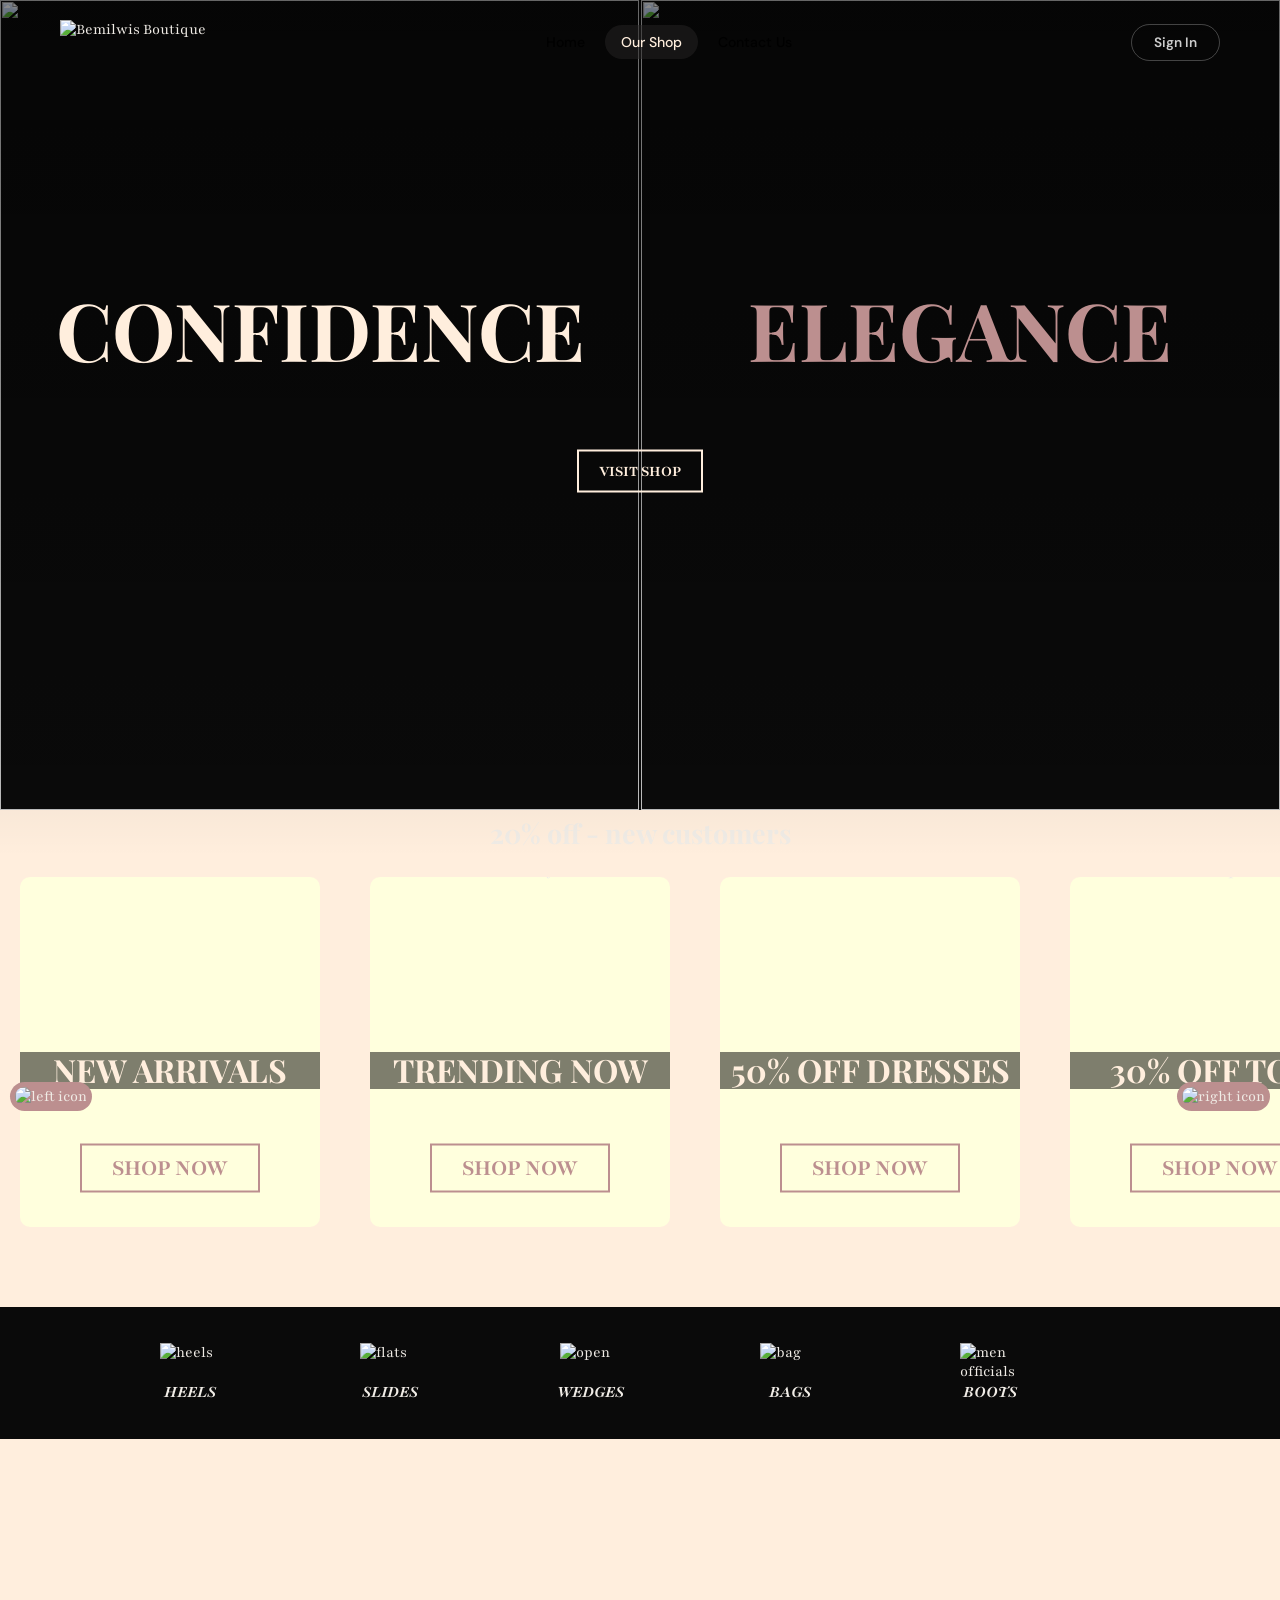
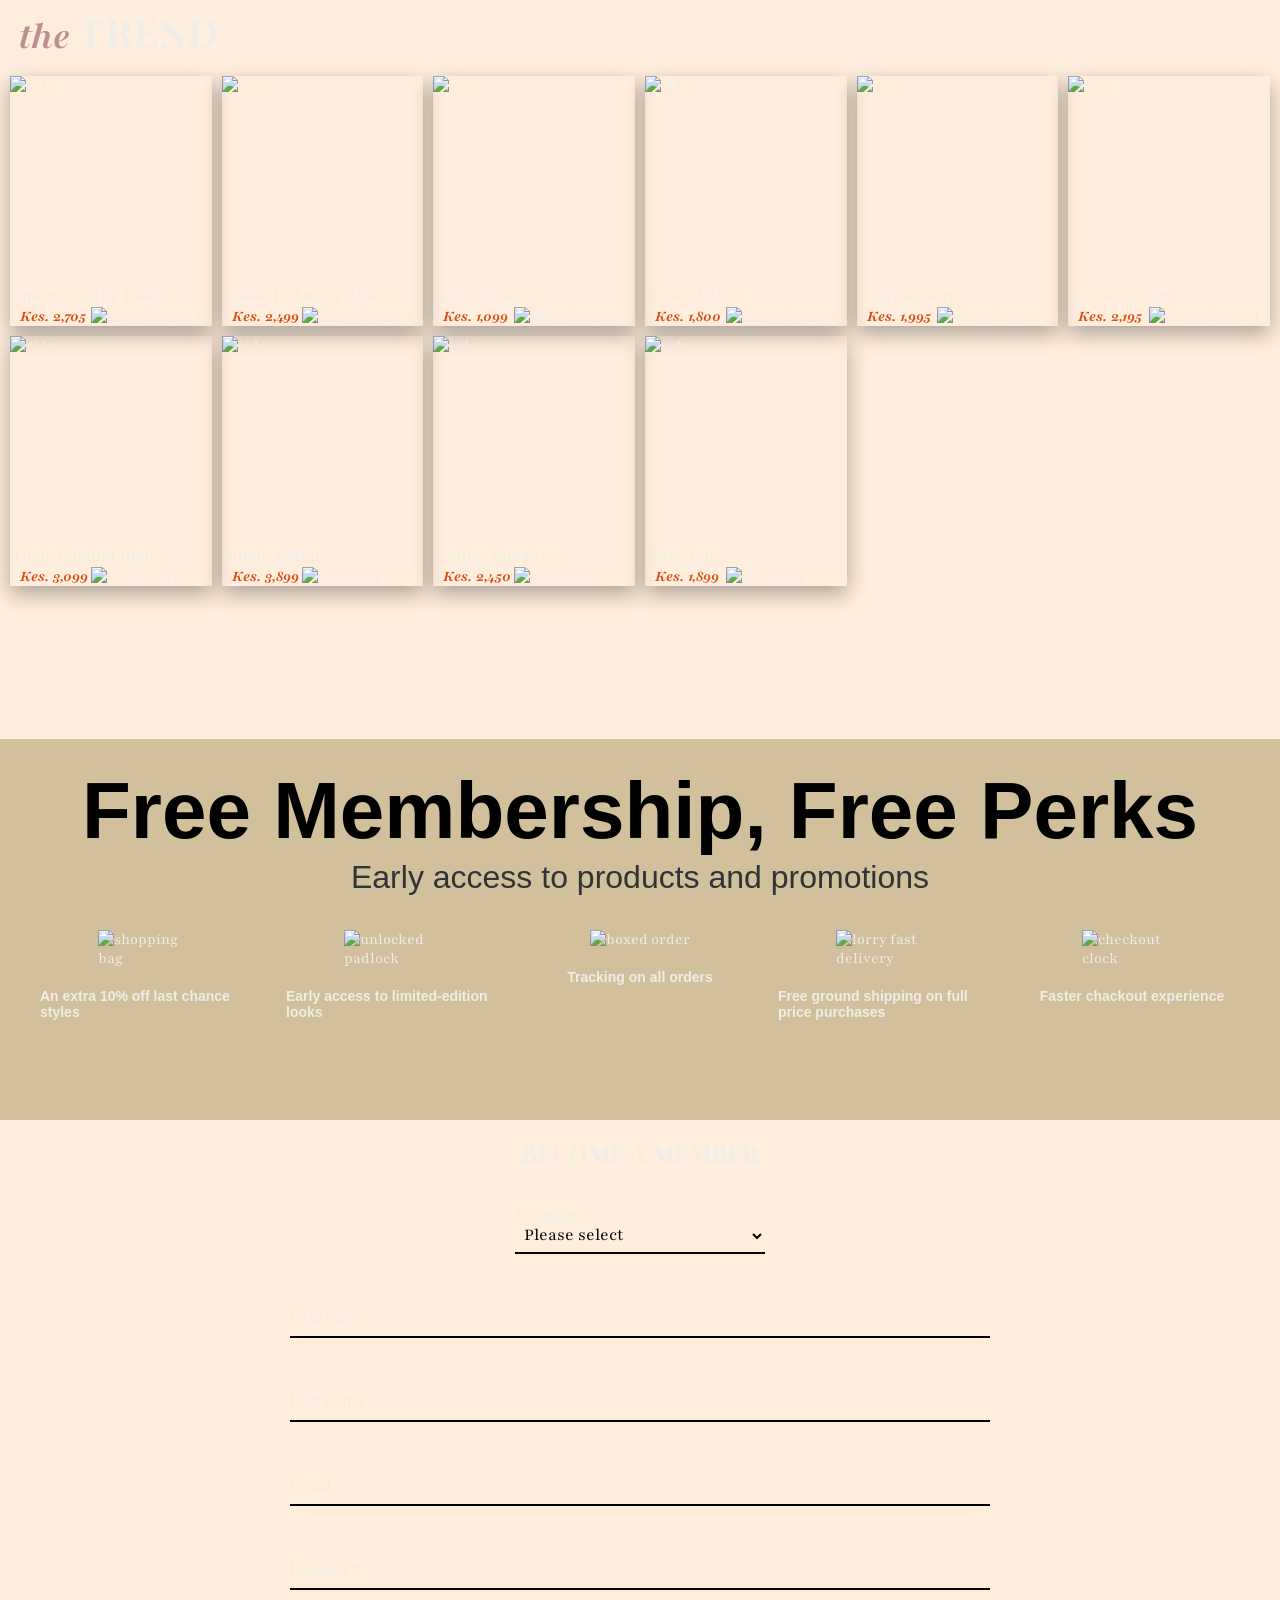
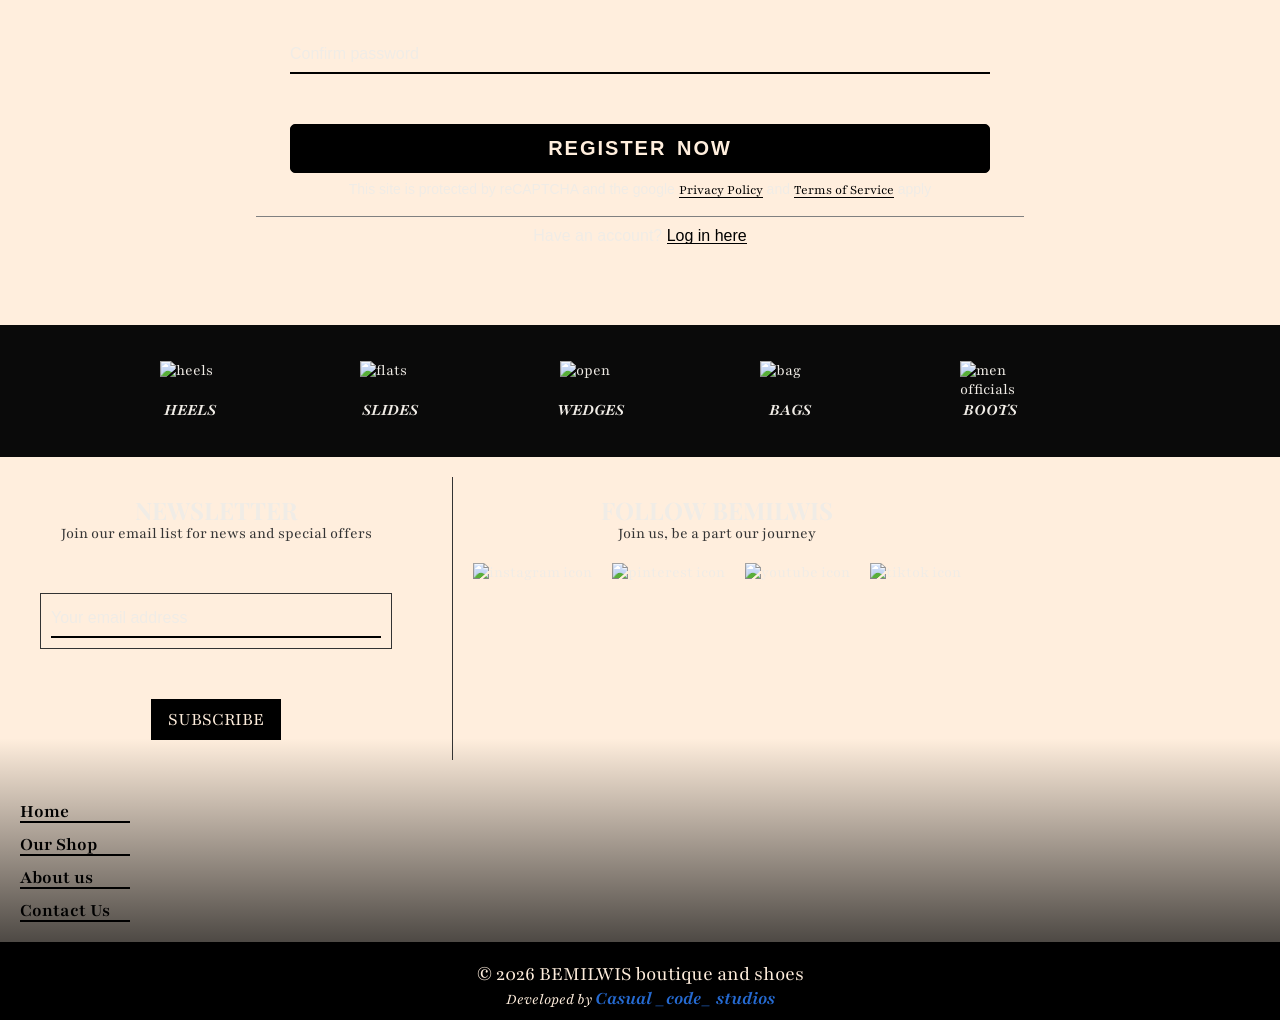
==== commit ad6e6007: "sss" ====
--- a/index.html
+++ b/index.html
@@ -38,7 +38,6 @@
       <a href="contact.html">Contact Us</a>
     </nav>
     <div class="bw-header-actions">
-      <button class="bw-cart-btn" onclick="setCartVisible(true)">🛍️ <span class="cart-count">0</span></button>
       <button class="bw-btn-outline auth-trigger">Sign In</button>
     </div>
     <button class="bw-hamburger" onclick="sidebarToggle()"><span></span><span></span><span></span></button>
@@ -472,5 +471,6 @@
  </footer>
   <!-- scripts -->
 <script src="main.js"></script>
+<script src="bw-app.js"></script>
 </body>
 </html>
--- a/styles.css
+++ b/styles.css
@@ -0,0 +1,796 @@
+@import url('https://fonts.googleapis.com/css2?family=Playfair:ital,opsz,wght@0,5..1200,300..900;1,5..1200,300..900&display=swap');
+
+*{
+  box-sizing: border-box;
+  padding: 0;
+  margin: 0;
+  font-family: 'Playfair', serif;
+}
+body{
+  background: url(background-1.jpg);
+  background-repeat: no-repeat;
+  background-position: center;
+  background-size: cover;
+  background-attachment: fixed;
+}
+
+.slide {
+  position: relative;
+  width: 100%;
+  height: 100%;
+  overflow: hidden;
+}
+
+.slide img {
+  position: absolute;
+  width: 100%;
+  height: 100%;
+  object-fit: cover;
+  opacity: 0;
+  transition: opacity 1s ease;
+}
+
+.leftSlide img.active {
+  opacity: 1;
+}
+.rightSlide img.active{
+  opacity: 1;
+}
+
+/* hero section */
+.hero{
+  position: relative;
+  display: flex;
+  flex-direction: column;
+}
+.scrollable{
+  height: 90vh;
+  width: 100%;
+  overflow: hidden;
+  display: grid;
+  grid-template-columns: 1fr 1fr;
+  gap: 2px;
+}
+.scrollable .slide{
+  border: none;
+}
+/* logo  */
+.logo{
+  position: fixed;
+  top: 10px;
+  left: 10px;
+  transform: translate(-50%, -50%);
+  transform-origin:  top center;
+  z-index: 1000;
+  background: none;
+  height: 150px;
+  width: 200px;
+  animation: swing 5s infinite ease-in-out;
+}
+@keyframes swing {
+  0% {transform: rotate(10deg);}
+  50% {transform: rotate(-10deg);}
+  100%{transform: rotate(10deg);}
+}
+.logo img{
+  width: 100%;
+  height: 100%;
+}
+
+/* HERO TEXT */
+.heroText{
+  position: absolute;
+  top: 0;
+  right: 0;
+  display: grid;
+  grid-template-columns: 1fr 1fr;
+  align-items: center;
+  justify-content: center;
+  background: linear-gradient(to bottom, #00000077, transparent);
+  border: none;
+  width: 100%;
+  height: 100%;
+}
+.heroText h1{
+  position: relative;
+  font-size: clamp(1.5em, 7vw, 5em);
+  color: #fed;
+}
+.heroText h1::before{
+  content: "";
+  position:absolute;
+  width: 100%;
+  height: 3px;
+  bottom: 0;
+  left: 0;
+  transform: scaleX(0);
+  transition: 0.5s ease;
+
+}
+.heroText h1::after{
+  content: "";
+  position:absolute;
+  width: 100%;
+  height: 3px;
+  top: 0;
+  right: 0;
+  transform: scaleX(0);
+  transition: 0.5s ease;
+
+}
+.textLeft:hover h1::before {
+  transform: scaleX(1);
+  background-color: rosybrown;
+}
+.textLeft:hover h1::after {
+  transform: scaleX(1);
+  background-color: rosybrown;
+}
+.textRight:hover h1::before {
+  transform: scaleX(1);
+  background-color: #fed;
+}
+.textRight:hover h1::after {
+  transform: scaleX(1);
+  background-color: #fed;
+}
+.textss{
+  height: 100%;
+  display: flex;
+  flex-direction: column-reverse;
+  justify-content: center;
+  align-items: center;
+  gap: 20px;
+  padding-bottom: 200px;
+}
+
+.heroText a{
+  position: absolute;
+  bottom: 40%;
+  left: 50%;
+  transform: translate(-50%, -50%);
+  width: fit-content;
+  text-decoration: none;
+  border: 2px solid #fed;
+  font-weight: bold;
+  color: #fed;
+  padding: 10px 20px;
+  transition: background-color 0.5s ease, color 0.5s ease;
+}
+
+.promotion{
+  background-color: #fed;
+  border: none;
+  text-align: center;
+  width: 100%;
+  padding: 8px;
+  font-size: clamp(1.05em, 2vh, 5em);
+}
+/* advert section */
+.advertGrid{
+  min-height: 50vh;
+  position: relative;
+  background-color: #fed;
+}
+.advertContainer{
+  display: flex;
+  flex-wrap: nowrap;
+  overflow-x: hidden;
+  gap: 10px;
+  padding: 20px;
+  overflow: hidden;
+  scrollbar-width: none; /* Firefox */
+  -ms-overflow-style: none;  /* Internet Explorer 10+ */
+}
+.adverts{
+  position: relative;
+  flex: 0 0 auto;
+  margin-right: 40px;
+  height: 350px;
+  width: 300px;
+  background-color: #ffd;
+  border-radius: 10px;
+  text-align: center;
+  overflow: hidden;
+}
+
+.adverts img{
+  width: 100%;
+  height: 100%;
+  object-fit: cover;
+  transform: scale(1.1);
+  transition: transform 0.4s ease;
+}
+.adverts img:hover{
+  transform: scale(1);
+}
+.adverts h3{
+  position: absolute;
+  top: 50%;
+  left: 0;
+  right: 0;
+  color: #fed;
+  font-size: clamp(2em, 3vh, 2.5em);
+  background-color: #00000081;
+}
+.adverts a{
+  position: absolute;
+  bottom: 10px;
+  left: 50%;
+  transform: translate(-50%, -50%);
+  border: 2px solid rosybrown;
+  width: 60%;
+  padding: 8px 0;
+  font-size: 24px;
+  font-weight: bold;
+  text-decoration: none;
+  color: rosybrown;
+  background: none;
+  transition: background-color 0.3s ease, color 0.3s ease;
+}
+.adverts a:hover{
+  background-color: rosybrown;
+  color: #ffd;
+}
+
+/* scrolling */
+
+#leftScroll,
+#rightScroll{
+  position: absolute;
+  top: 50%;
+  padding: 5px;
+  background-color: rosybrown;
+  border-radius: 20px;
+  cursor: pointer;
+  transition: all 0.3s ease;
+}
+
+#leftScroll{
+  left: 10px;
+
+}
+#leftScroll:hover{
+  background-color: rgba(188, 143, 143, 0.733);
+}
+#leftScroll:active{
+  transform: translateX(-8px);
+}
+#rightScroll{
+  right: 10px;
+}
+#rightScroll:active{
+  transform: translateX(8px);
+}
+
+/* what we sell */
+.soldScroll{
+  display: flex;
+  flex-direction: column;
+  justify-content: center;
+  align-items: center;
+  overflow: hidden;
+}
+.whatSold{
+  display: flex;
+  align-items: center;
+  flex-wrap: nowrap;
+  overflow-x: hidden;
+  gap: 90px;
+  padding: 16px 0;
+  width: 1000px;
+  height: 100%;
+  overflow: hidden;
+  scrollbar-width: none; /* Firefox */
+  -ms-overflow-style: none;  /* Internet Explorer 10+ */
+}
+.whatSold div{
+  display: flex;
+  flex-direction: column;
+  align-items: center;
+  background: none;
+  flex: 0 0 auto;
+  margin-right: 10px;
+  cursor: none;
+  width: 100px;
+  height: 100px;
+  padding: 20px;
+}
+.whatSold div img{
+  width: 100%;
+  height: 100%;
+}
+.whatSold div span{
+  font-size: 1.1em;
+  font-weight: bolder;
+  font-style: oblique;
+}
+
+
+/* trending now section */
+.trending{
+  min-height: 100vh;
+  background-color: #fed;
+  display: flex;
+  justify-content: center;
+  align-items: center;
+  overflow: hidden;
+  transition: transform 0.5s ease-in-out;
+}
+.trendWrapper{
+  width: 100%;
+  height: 100%;
+  padding: 10px;
+}
+.trendWrapper h2{
+  font-size: clamp(2em, 5vh, 2.5em);
+  font-weight: bolder;
+  padding:16px 8px;
+  transition: transform 1s ease-in-out;
+}
+.trendWrapper h2 span{
+  font-style: italic;
+  color: rosybrown;
+}
+.trending:hover h2{
+  transform: translate(50%);
+}
+.trendingContainer{
+  width: 100%;
+  display: grid;
+  grid-template-columns: repeat(8, 1fr);
+  align-items: center;
+  gap: 10px;
+}
+.trends{
+  position: relative;
+  height: 250px;
+  background: none;
+  box-shadow: 0 8px 20px #00000052;
+  transition: transform 0.3s ease, box-shadow 0.3s ease;
+}
+.trends:hover{
+  transform: translateY(-8px);
+  box-shadow: 0 15px 30px #00000079;
+}
+.trends .defaultImg,
+.hoverImg {
+  position: absolute;
+  top: 0;
+  object-fit: cover;
+  height: 70%;
+  width: 100%;
+  transition: opacity 0.8s ease;
+}
+.hoverImg {
+  opacity: 0;
+}
+.trends:hover .hoverImg{
+  opacity: 1;
+}
+.trends:hover .defaultImg{
+  opacity: 0;
+}
+.pricing {
+  position: absolute;
+  bottom: 0;
+  width: 100%;
+  display: flex;
+  flex-direction: column;
+  z-index: 10;
+  
+}
+.pricing p{
+  font-size: 18px;
+  font-weight: 600;
+  padding: 0 5px;
+}
+.pricing .text{
+  display: flex;
+  justify-content: space-between;
+  align-items: center;
+  padding: 0 10px;
+}
+.pricing .text span{
+  font-size: 16px;
+  font-style: italic;
+  font-weight: bold;
+  color: rgb(216, 74, 17);
+}
+.pricing .text img{
+  cursor: pointer;
+  transition: transform 0.3s ease;
+}
+.pricing .text img:hover{
+  transform: translateY(-4px);
+}
+
+
+/* PERKS SECTION */
+.perks{
+  display: flex;
+  justify-content: center;
+  align-items: center;
+  flex-direction: column;
+  background-color: #fed;
+  overflow: hidden;
+}
+.perksWrapper{
+  display: flex;
+  flex-direction: column;
+  width: 100%;
+  padding: 0 30px;
+  justify-content: center;
+  align-items: center;
+  background-color: #6653004b;
+  
+
+}
+.perksWrapper .container{
+  padding: 1.5em;
+  text-align: center;
+}
+.perksWrapper h2{
+  color: #000;
+  line-height: 0.9em;
+  padding: 0.15em;
+  font-size: clamp(2em, 7vw, 5em);
+  font-family: "FuturaPT", Arial, sans-serif;
+}
+.perksWrapper p{
+  color: #333;
+  font-size: clamp(1.5em, 5vw, 2em);
+  font-family: "FuturaPT", Arial, sans-serif;
+}
+.container2{
+  display: grid;
+  grid-template-columns: repeat(5, 1fr);
+  gap: 10px;
+  
+}
+.eachPerk{
+  display: flex;
+  flex-direction: column;
+  align-items: center;
+  min-height: 200px;
+  padding: 10px;
+}
+.eachPerk img{
+  width: 100px;
+}
+.eachPerk span{
+  font-family: "FuturaPT", Arial, sans-serif;
+  padding: 20px 0;
+  font-size: 14px;
+  font-weight: 600;
+}
+    /* FORM SECTION */
+.formWrapper{
+  min-width: 100%;
+  display: flex;
+  flex-direction: column;align-items: center;
+  margin-bottom: 80px;
+}
+.formWrapper form{
+  min-height: fit-content;
+  text-align: center;
+  width: 60%;
+  padding: 10px 0;
+  margin: 10px 0;
+  border-bottom: 1px solid grey;
+}
+.inputContainer{
+  position: relative;
+  max-width: 700px;
+  margin: 50px auto;
+}
+
+.inputContainer input, select{
+  width: 100%;
+  border: none;
+  border-bottom: 2px solid #000;
+  padding: 5px;
+  font-size: 18px;
+  background-color: transparent;
+  outline: none;
+}
+.selectContainer{
+  position: relative;
+  width: 250px;
+  margin: 50px auto;
+  font-family: "FuturaPT", Arial, sans-serif;
+}
+.selectContainer label{
+  position: absolute;
+  top: -10px;
+  left: 0;
+  transition: 0.3s ease;
+  pointer-events: none;
+  font-family: "FuturaPT", Arial, sans-serif;
+}
+.inputContainer label{
+  position: absolute;
+  top: 5px;
+  left: 0;
+  transition: 0.3s ease;
+  pointer-events: none;
+  font-family: "FuturaPT", Arial, sans-serif;
+}
+.inputContainer input:focus+label,
+.inputContainer input:valid+label{
+  top: -10px;
+  color: #000;
+  font-size: 16px;
+}
+.inputContainer .underline{
+  position: absolute;
+  bottom: 0;
+  left: 0;
+  height: 2px;
+  width: 100%;
+  background-color: green;
+  transform: scaleX(0);
+  transition: 0.3s ease;
+}
+.inputContainer input:focus~.underline{
+  transform: scaleX(1);
+  
+}
+.selectContainer .underline{
+  position: absolute;
+  bottom: 0;
+  left: 0;
+  height: 2px;
+  width: 100%;
+  background-color: red;
+  transform: scaleX(0);
+  transition: 0.3s ease;
+}
+.selectContainer select:focus~.underline{
+  transform: scaleX(1);
+}
+.formWrapper form button{
+  max-width: 700px;
+  width: 100%;
+  padding: 12px 0;
+  border-radius: 5px;
+  border: 1px solid black;
+  background-color: black;
+  color: #fed;
+  font-size: 20px;
+  font-family: "FuturaPT", Arial, sans-serif;
+  font-weight: bold;
+  letter-spacing: 2px;
+  word-spacing: 3px;
+  transition: 0.3s ease;
+}
+.formWrapper form button:hover{
+  background-color: transparent;
+  color: black;
+}
+.recaptcha{
+  font-family: "FuturaPT", Arial, sans-serif;
+  padding: 8px 0;
+  font-size: 14px;
+}
+.recaptcha a{
+  position: relative;
+  text-decoration: none;
+  color: black;
+}
+.recaptcha a::before{
+  position: absolute;
+  content: "";
+  bottom: 0;
+  width: 100%;
+  height: 1px;
+  transform: scale(1);
+  background-color: black;
+  transition: 0.3s ease;
+}
+.recaptcha a:hover::before{
+  transform: scale(0);
+}
+
+/* login redirect  */
+.loginRedirect{
+  font-family: "FuturaPT", Arial, sans-serif;
+}
+.loginRedirect a{
+  position: relative;
+  text-decoration: none;
+  color: black;
+  font-family: "FuturaPT", Arial, sans-serif;
+}
+.loginRedirect a::before{
+  position: absolute;
+  content: "";
+  bottom: 0;
+  width: 100%;
+  height: 1px;
+  transform: scale(1);
+  background-color: black;
+  transition: 0.3s ease;
+}
+.loginRedirect a:hover::before{
+  transform: scale(0);
+}
+/* FOOTER SECTION */
+.mainFooter{
+  min-height: 50vh;
+  background: linear-gradient(to bottom, #fed, #fed, transparent);
+}
+.newsletterContainer{
+  display: flex;
+  gap: 40px;
+  padding: 20px;
+}
+.newsletter{
+  display: flex;
+  flex-direction: column;
+  align-items: center;
+  padding: 20px;
+}
+.newsletter .inputContainer{
+  min-width: 80%;
+  border: 1px solid #333;
+  padding: 10px;
+}
+.newsletter .inputContainer label{
+  padding: 10px;
+}
+.newsletter h3{
+  font-weight: bolder;
+  font-size: 1.5em;
+}
+.newsletter p{
+  color: #333;
+}
+.newsletter button{
+  padding: 8px 16px;
+  font-size: 1.2em;
+  border: 1px solid black;
+  background-color: black;
+  color: #fed;
+  cursor: pointer;
+  transition: 0.3s ease;
+}
+.newsletter button:hover{
+  background-color: transparent;
+  color: #000;
+}
+.socials{
+  border-left: 1px solid #333;
+}
+.iconLinks {
+  display: flex;
+  gap: 20px;
+  padding: 20px 0;
+}
+
+/* footer navigations */
+.footerNavs{
+  display: flex;
+  flex-direction: column;
+  gap: 10px;
+  width: 50%;
+  padding: 20px;
+}
+.footerNavs a{
+  position: relative;
+  font-size: 1.2em;
+  font-weight: bold;
+  color: black;
+  cursor: pointer;
+  text-decoration: none;
+}
+.footerNavs a::before{
+  position: absolute;
+  content: "";
+  bottom: 0;
+  width: 110px;
+  height: 2px;
+  background-color: black;
+  transition: 0.3s ease;
+}
+.footerNavs a:hover::before{
+  width: 0%;
+}
+.copyright{
+  display: flex;
+  flex-direction: column;
+  justify-content: center;
+  align-items: center;
+  width: 100%;
+  background-color: #000;
+  padding: 20px 0 10px 0;
+  color: #fed;
+}
+.copyright p{
+  font-size: 1.3em;
+}
+.copyright a{
+  position: relative;
+  font-size: 1.2em;
+  font-weight: bold;
+  color: rgb(37, 106, 209);
+  cursor: pointer;
+  text-decoration: none;
+}
+
+@media (max-width: 1500px) {
+  .trendingContainer{
+    grid-template-columns: repeat(6, 1fr);
+  }
+}
+@media (max-width: 900px) {
+  .mainNavs{
+    display: none;
+  }
+  .menuBtn{
+    display: flex;
+    visibility: visible;
+    opacity: 1;
+    pointer-events: auto;
+  }
+  .sidebar{
+    visibility: visible;
+    opacity: 1;
+    pointer-events: auto;
+  }
+  .scrollable{
+    min-height: 50vh;
+  }
+  .trendingContainer{
+    grid-template-columns: repeat(4, 1fr);
+  }
+}
+
+@media (max-width: 724px) {
+
+  .scrollable{
+    grid-template-columns: 1fr;
+  }
+  .leftSlide{
+    display: none;
+  }
+  .textss a{
+    font-size: 1em;
+  }
+  .logo{
+    width: 150px;
+    height: 100px;
+  }
+  .trendingContainer{
+    grid-template-columns: repeat(3, 1fr);
+    padding: 0;
+  }
+}
+@media (max-width: 480px) {
+  .scrollable{
+    height: 60vh;
+  }
+  .trendingContainer{
+    grid-template-columns: repeat(2, 1fr);
+  }
+  .formWrapper form{
+  min-width: 80%;
+  }
+  .newsletterContainer{
+    flex-direction: column;
+  }
+  .socials{
+    border-left: none;
+    border-top: 1px solid grey;
+  }
+}
+@media (max-width: 360px) {
+  .signIn{
+    display: none;
+  }
+}
+@media (max-height: 724px) {
+  .trending{
+    min-height: 100vh;
+  }
+}
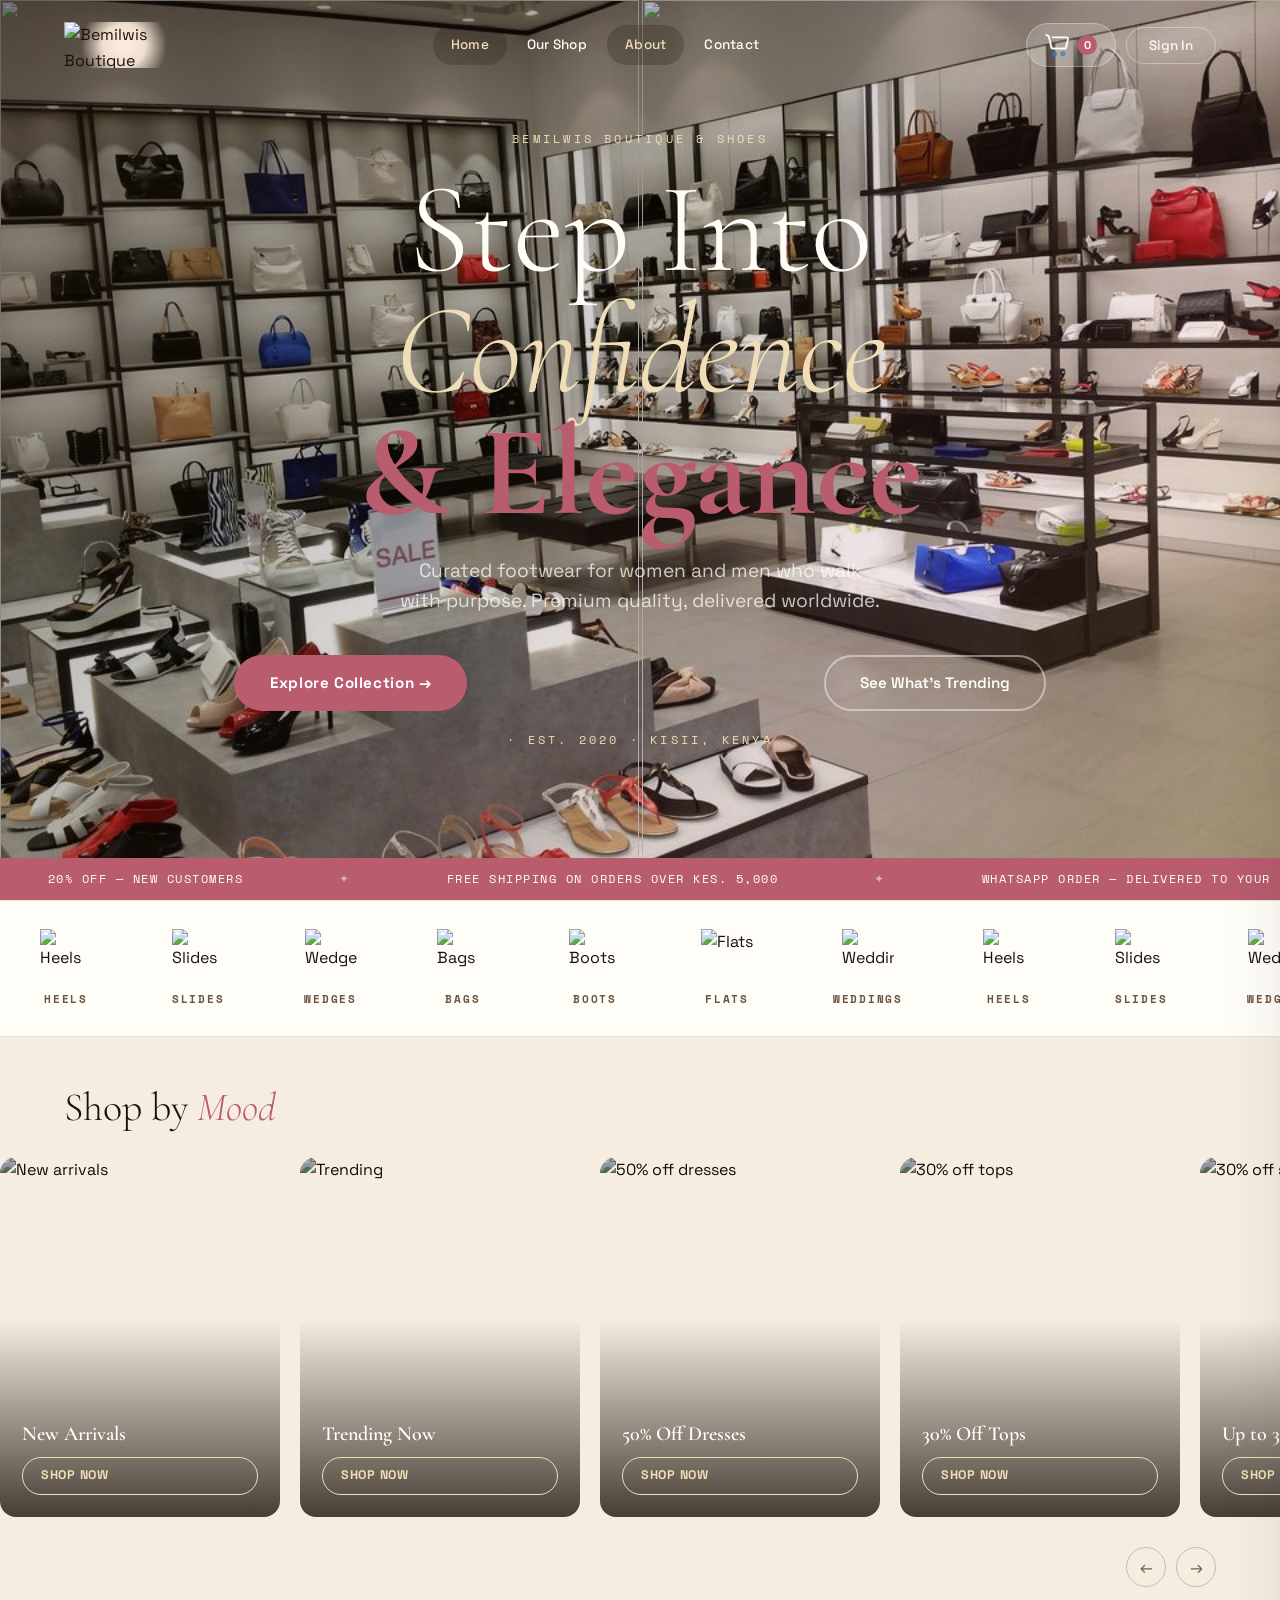
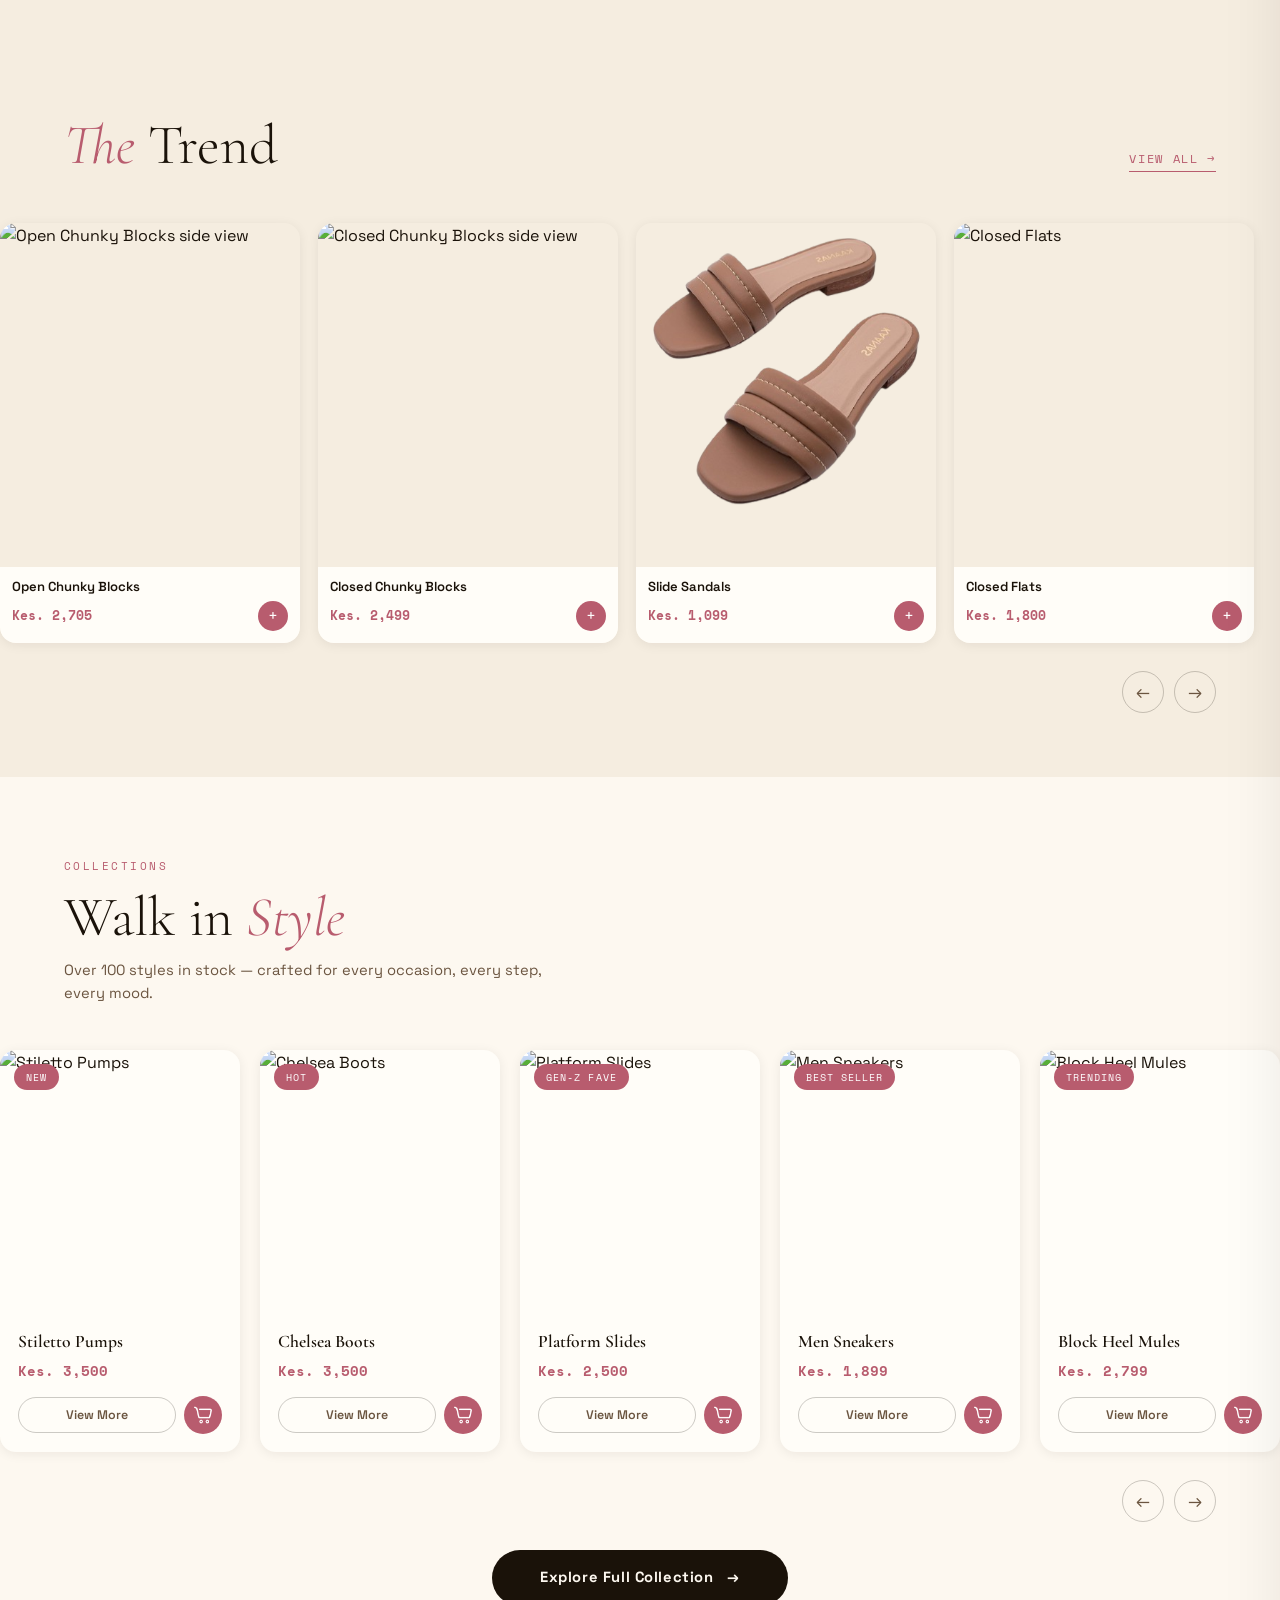
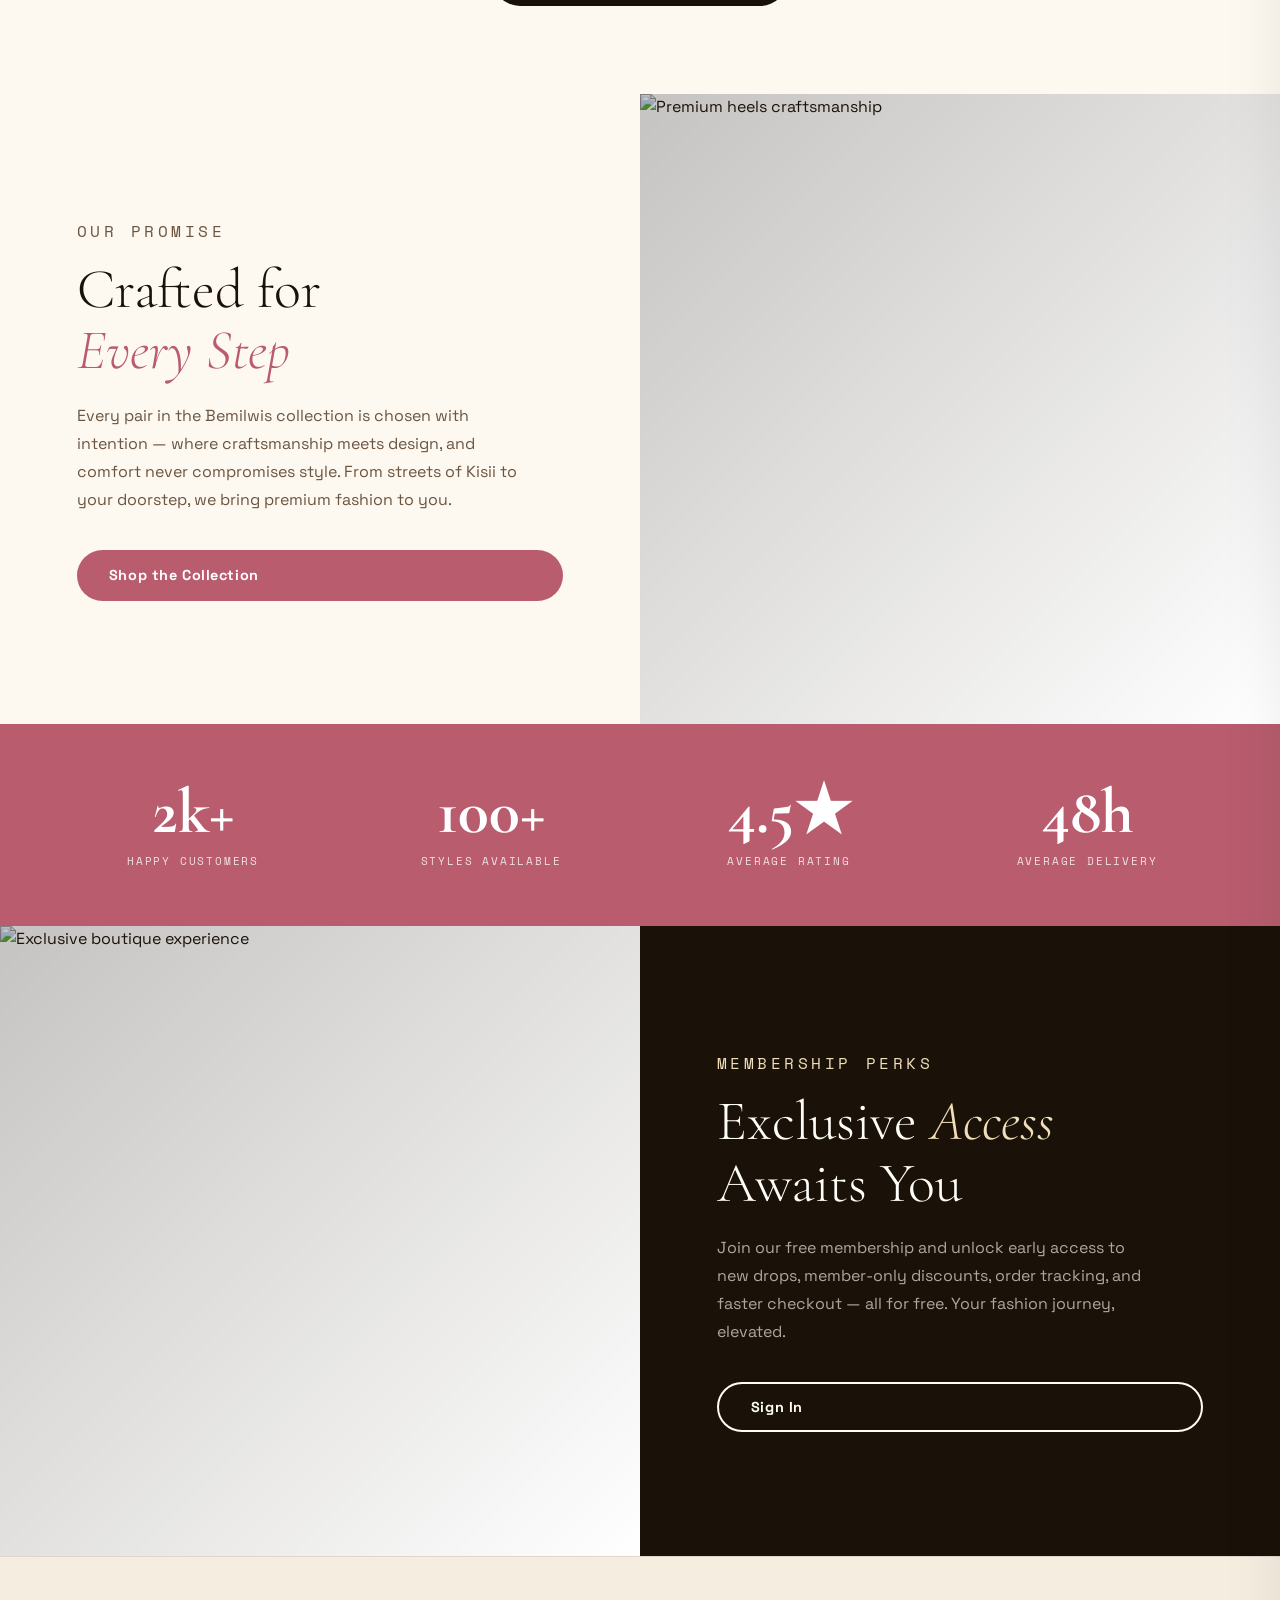
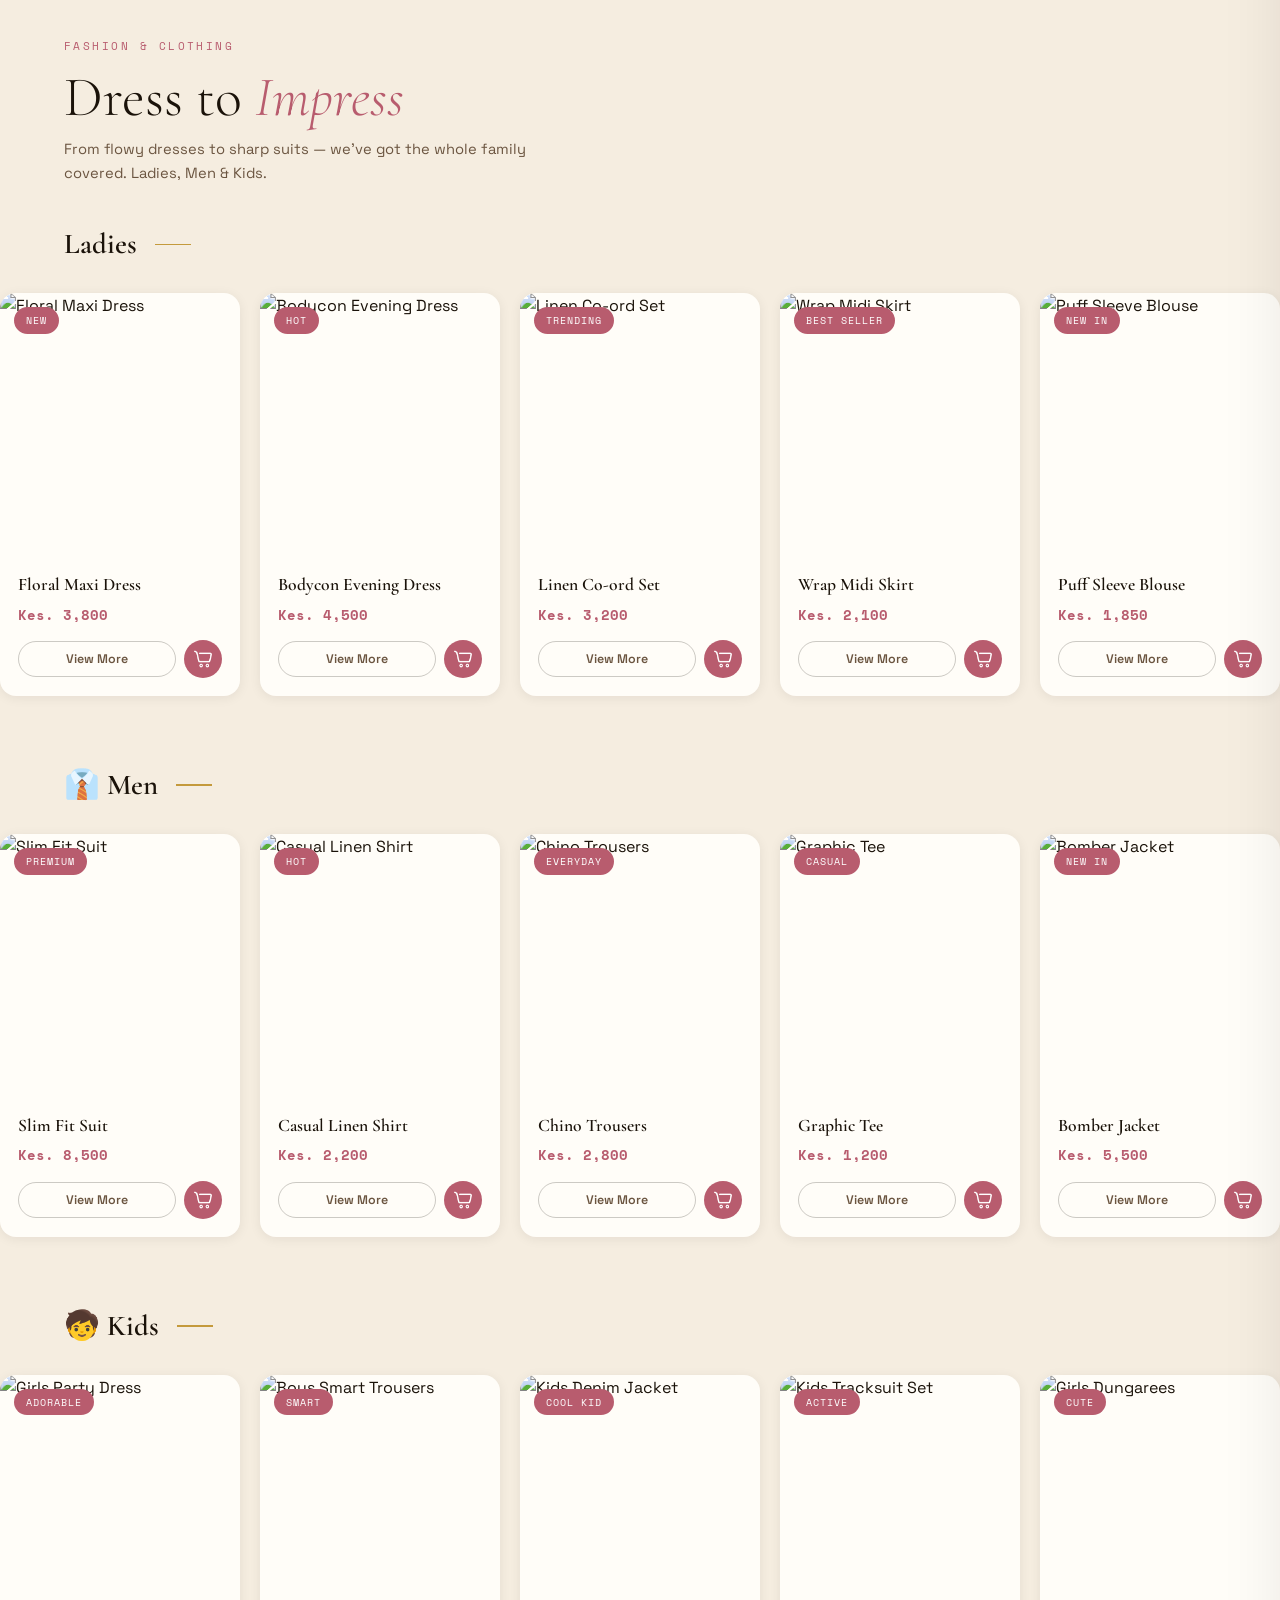
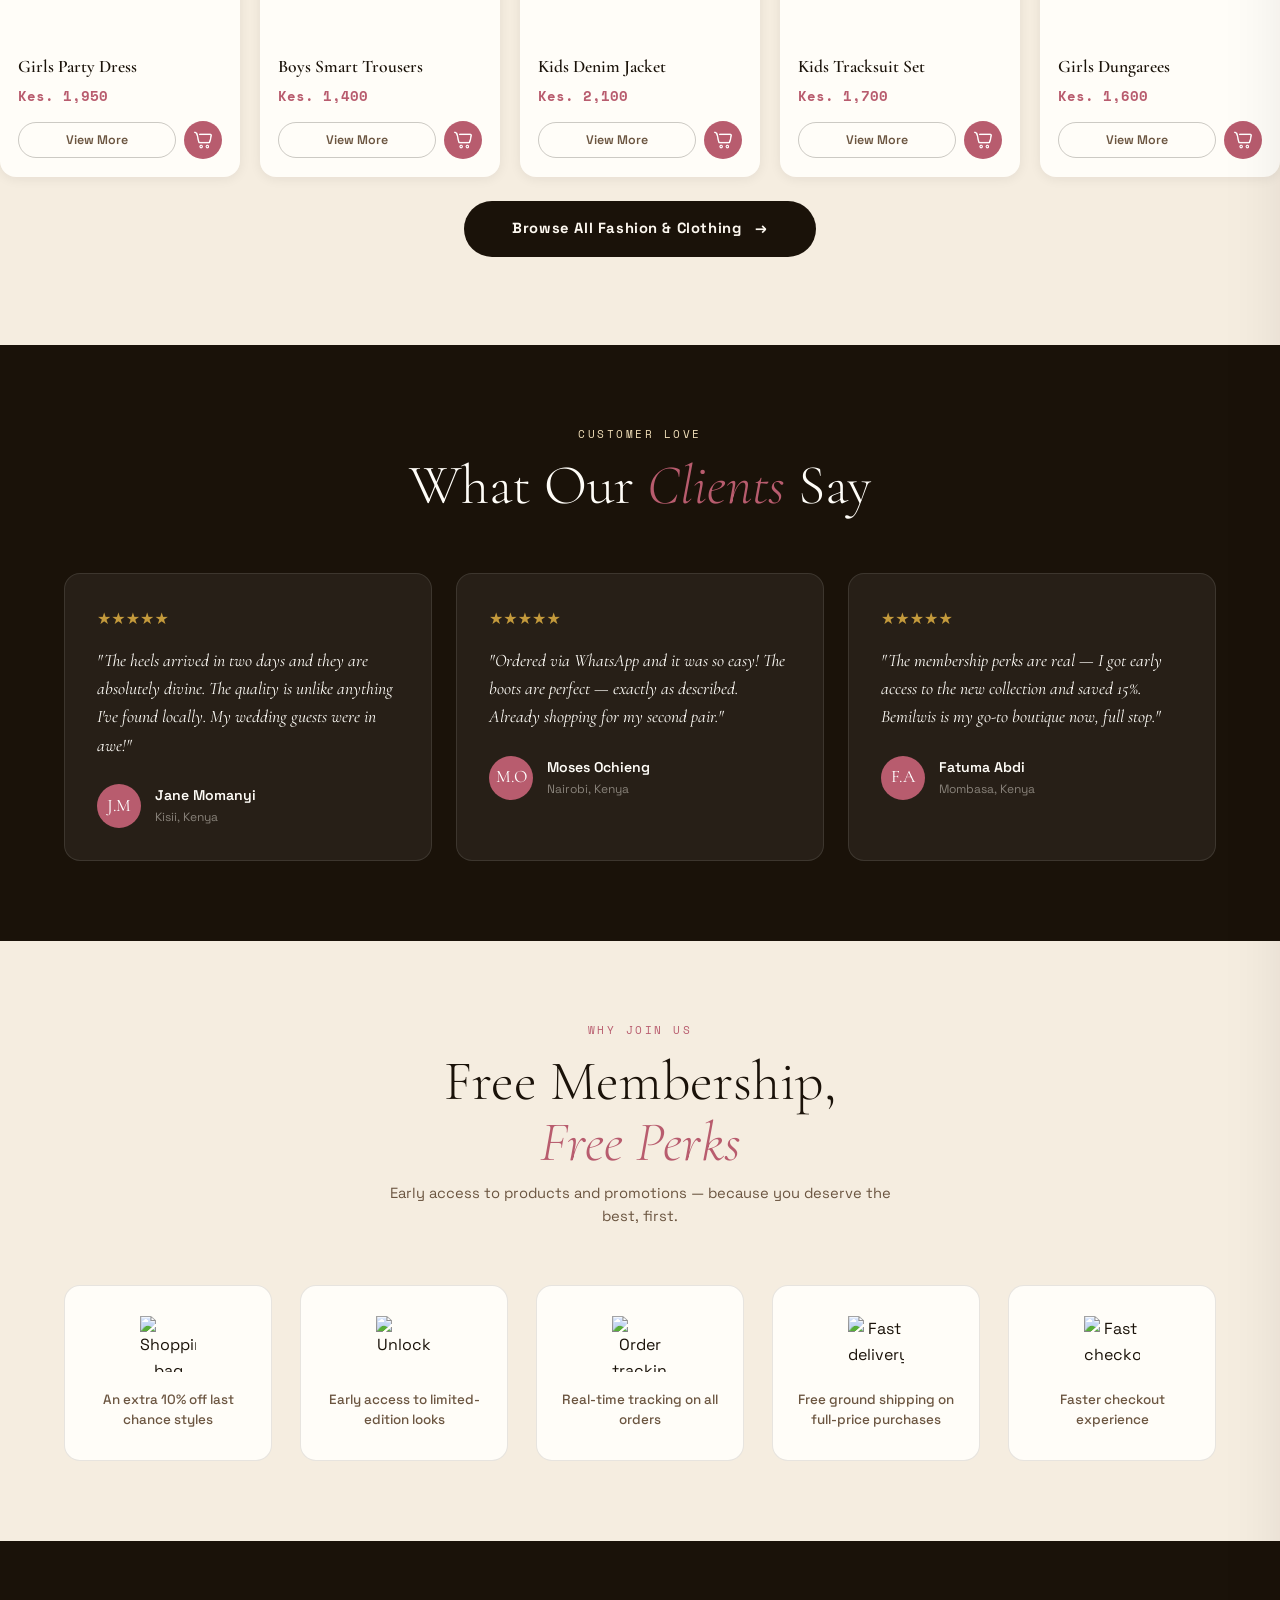
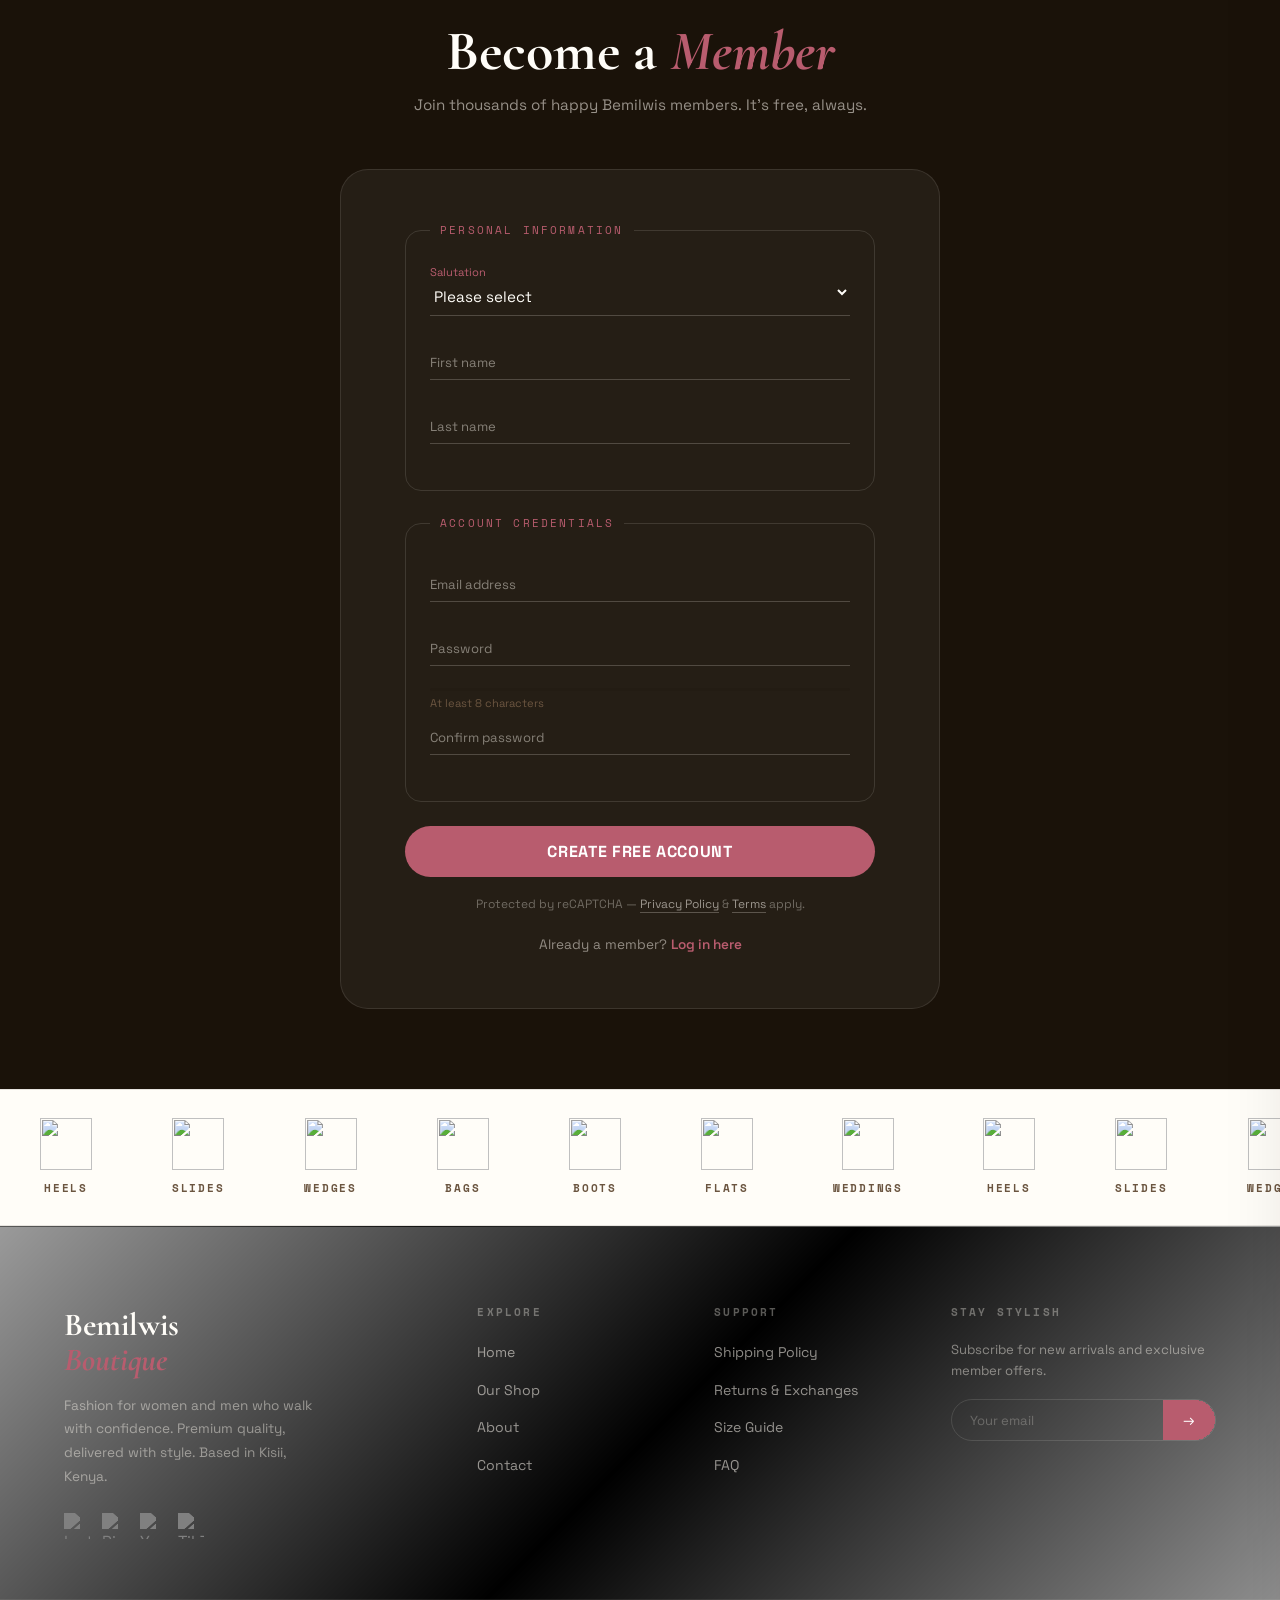
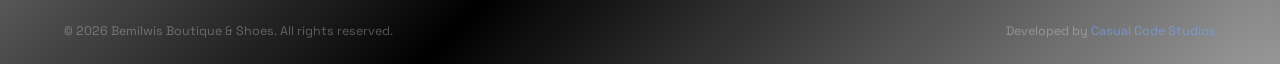
==== commit 94faa859: "MAJOR COMMIT" ====
--- a/index.html
+++ b/index.html
@@ -1,476 +1,1268 @@
-<!DOCTYPE html>
-<html lang="en">
-<head>
-  <meta charset="UTF-8">
-  <meta name="viewport" content="width=device-width, initial-scale=1.0">
-  <meta name="description" content="An E- commerce website called Bemilwis Boutique and Shoes, which sells shoes both locally in  Kisii(Daraja Mbili), Kenya and internationally.">
-  <link rel="stylesheet" href="styles.css">
-  <link rel="stylesheet" href="bw-shared.css">
-  <link rel="shortcut icon" href="fav.png" type="image/png">
-  <title>Bemilwis Boutique</title>
-</head>
-<body>
-
-
-<!-- Sidebar overlay -->
-<div class="bw-sidebar-overlay" id="sidebarOverlay" onclick="closeSidebar()"></div>
-
-<!-- Sidebar -->
-<aside class="bw-sidebar" id="sidebar">
-  <button class="bw-sidebar-close" onclick="closeSidebar()">✕</button>
-  <nav class="bw-sidebar-nav">
-    <a href="index.html" onclick="closeSidebar()">Home</a>
-    <a href="shop.html" onclick="closeSidebar()">Our Shop</a>
-    <a href="contact.html" onclick="closeSidebar()">Contact Us</a>
-  </nav>
-  <div class="bw-sidebar-footer">
-    <button class="bw-btn-primary auth-trigger">Sign In</button>
-  </div>
-</aside>
-
-<!-- HEADER -->
-<header id="bwHeader">
-  <div class="bw-header-inner">
-    <a href="index.html" class="bw-logo"><img src="logo.png" alt="Bemilwis Boutique"></a>
-    <nav class="bw-nav">
-      <a href="index.html">Home</a>
-      <a href="shop.html" class="active">Our Shop</a>
-      <a href="contact.html">Contact Us</a>
-    </nav>
-    <div class="bw-header-actions">
-      <button class="bw-btn-outline auth-trigger">Sign In</button>
-    </div>
-    <button class="bw-hamburger" onclick="sidebarToggle()"><span></span><span></span><span></span></button>
-  </div>
-</header>
-<!-- hero section -->
-  <section class="hero">
-
-
-<!-- LOGO IMAGE -->
-    <a href="" class="logo">
-      <img src="logo.png" alt="logo">
-    </a>
-<!-- FADING HERO IMAGES -->
-    <div class="scrollable">
-      <!-- left slide -->
-      <div class="slide leftSlide" id="leftSlide">
-        <img src="brownOfficials.jpg" alt="">
-        <img src="sandalHeel.jpg" alt="">
-        <img src="semiClosedHeel.jpg" alt="">
-        <img src="versaceHeels.jpg" alt="">
-      </div>
-
-      <!-- right slide -->
-      <div class="slide rightSlide" id="rightSlide">
-        <img src="beigeFlats.jpg" alt="">
-        <img src="blackFlats.jpg" alt="">
-        <img src="blackLoafers.jpg" alt="">
-        <img src="goldenLows.jpg" alt="">
-        <img src="ladySneakers.jpg" alt="">
-
-      </div>
-    </div>
-<!-- HERO TEXT -->
-    <div class="heroText">
-      <div class="textss textLeft">
-        <h1>CONFIDENCE</h1>
-      </div>
-      <div class="textss textRight">
-        <h1 style="color: rosybrown;">ELEGANCE</h1>
-        
-      </div>
-      <a href="">VISIT SHOP</a>
-    </div>
-
-
-
-    <div class="promotion">
-      <h1>20% off - new customers</h1>
-    </div>
-  </section>
-
-<!-- advert grid -->
-  <section class="advertGrid">
-    <div class="advertContainer">
-      <div class="adverts">
-        <img src="https://i.pinimg.com/736x/a9/ed/4b/a9ed4bca725bb4000cf0d385223df02e.jpg" alt="new arrivals">
-        <h3>NEW ARRIVALS</h3>
-        <a href="http://" target="_blank" rel="noopener noreferrer">SHOP NOW</a>
-      </div>
-      <div class="adverts">
-        <img src="https://i.pinimg.com/736x/2d/f5/a5/2df5a5b3c13f0f3897c1b8d833c3a402.jpg" alt="trendy ">
-        <h3>TRENDING NOW</h3>
-        <a href="http://" target="_blank" rel="noopener noreferrer">SHOP NOW</a>
-      </div>
-      <div class="adverts">
-        <img src="https://i.pinimg.com/736x/63/75/39/6375392d3c84dc8cc3dfbde4efde6143.jpg" alt="dress">
-        <h3>50% OFF DRESSES</h3>
-        <a href="http://" target="_blank" rel="noopener noreferrer">SHOP NOW</a>
-      </div>
-      <div class="adverts">
-        <img src="https://i.pinimg.com/1200x/5f/07/46/5f074640fe78ac32982661dc5da4cdeb.jpg" alt="tops">
-        <h3>30% OFF TOPS</h3>
-        <a href="http://" target="_blank" rel="noopener noreferrer">SHOP NOW</a>
-      </div>
-      <div class="adverts">
-        <img src="https://i.pinimg.com/1200x/32/c1/61/32c161045efcaf1255e2fda711090204.jpg" alt="sandals">
-        <h3>UP TO 30% OFF SANDALS</h3>
-        <a href="http://" target="_blank" rel="noopener noreferrer">SHOP NOW</a>
-      </div>
-      <div class="adverts">
-        <img src="https://i.pinimg.com/1200x/fd/3a/6e/fd3a6e06c591fd86f85104da1a04b630.jpg" alt="men">
-        <h3>UP TO 30% OFF GENTLEMEN</h3>
-        <a href="http://" target="_blank" rel="noopener noreferrer">SHOP NOW</a>
-      </div>
-    </div>
-
-    <!-- SCROLLING -->
-
-      <!-- left scrolling -->
-      <img id="leftScroll" src="left.png" alt="left icon">
-      <!-- right scrolling -->
-      <img id="rightScroll" src="right.png" alt="right icon">
-
-  </section>
-
-<!-- what we sell -->
-  <section class="soldScroll" >
-    <div class="whatSold" id="whatSold">
-      <div>
-        <img src="heelsScroll.png" alt="heels">
-        <span>HEELS</span>
-      </div>
-      <div>
-        <img src="flatsScroll.png" alt="flats">
-        <span>SLIDES</span>
-      </div>
-      <div>
-        <img src="openScroll.png" alt="open">
-        <span>WEDGES</span>
-      </div>
-      <div>
-        <img src="backpack.png" alt="bag">
-        <span>BAGS</span>
-      </div>
-      <div>
-        <img src="menScroll.png" alt="men officials">
-        <span>BOOTS</span>
-      </div>
-      <div class="flatscroll">
-        <img src="closedFlatsFront.png" alt="flats">
-        <span>FLATS</span>
-      </div>
-      <div>
-        <img src="versaceHeels-removebg-preview.png" alt="open heels">
-        <span>WEDDINGS</span>
-      </div>
-    </div>
-  </section>
-
-<!-- trending shoes -->
-  <section class="trending">
-    <div class="trendWrapper">
-      <h2><span>the</span> TREND</h2>
-      <div class="trendingContainer">
-      <!-- open block heels -->
-       <div class="trends" >
-        <img class="defaultImg" src="blockSide.png" alt="side">
-        <img class="hoverImg" src="blockFront.png" alt="front">
-        <div class="pricing">
-          <p>Open Chunky Blocks</p>
-          <div class="text">
-            <span>Kes. 2,705</span>
-            <img src="cart.png" alt="shopping cart">
-          </div>
-          
-        </div>
-      </div>
-      <!-- closed block heels -->
-       <div class="trends" >
-        <img class="defaultImg" src="closedSide.png" alt="side">
-        <img class="hoverImg" src="closedFront.png" alt="front">
-        <div class="pricing">
-          <p>Closed Chunky Blocks</p>
-          <div class="text">
-            <span>Kes. 2,499</span>
-            <img src="cart.png" alt="shopping cart">
-          </div>
-          
-        </div>
-      </div>
-      <!-- open flats -->
-       <div class="trends" >
-        <img class="defaultImg" src="openFlatsSide.png" alt="side">
-        <img class="hoverImg" src="openFlatsFront.png" alt="front">
-        <div class="pricing">
-          <p>Slide Sandals</p>
-          <div class="text">
-            <span>Kes. 1,099</span>
-            <img src="cart.png" alt="shopping cart">
-          </div>
-          
-        </div>
-      </div>
-      <!-- closed flats -->
-       <div class="trends" >
-        <img class="defaultImg" src="closedFlatsSide.png" alt="side">
-        <img class="hoverImg" src="closedFlatsFront.png" alt="front">
-        <div class="pricing">
-          <p>Closed Flats</p>
-          <div class="text">
-            <span>Kes. 1,800</span>
-            <img src="cart.png" alt="shopping cart">
-          </div>
-          
-        </div>
-      </div>
-      <!-- loafers -->
-       <div class="trends" >
-        <img class="defaultImg" src="loafersSide.png" alt="side">
-        <img class="hoverImg" src="loaferFront.png" alt="front">
-        <div class="pricing">
-          <p>Lady loafers</p>
-          <div class="text">
-            <span>Kes. 1,995</span>
-            <img src="cart.png" alt="shopping cart">
-          </div>
-          
-        </div>
-      </div>
-      <!-- clogs -->
-       <div class="trends" >
-        <img class="defaultImg" src="clogsSide.png" alt="side">
-        <img class="hoverImg" src="clogsFront.png" alt="front">
-        <div class="pricing">
-          <p>Unisex Clogs</p>
-          <div class="text">
-            <span>Kes. 2,195</span>
-            <img src="cart.png" alt="shopping cart">
-          </div>
-          
-        </div>
-      </div>
-      <!-- lady boots -->
-       <div class="trends" >
-        <img class="defaultImg" src="bootsSide.png" alt="side">
-        <img class="hoverImg" src="bootsFront.png" alt="front">
-        <div class="pricing">
-          <p>Girls Combat Boots</p>
-          <div class="text">
-            <span>Kes. 3,099</span>
-            <img src="cart.png" alt="shopping cart">
-          </div>
-          
-        </div>
-      </div>
-      <!-- men boots -->
-       <div class="trends" >
-        <img class="defaultImg" src="menSide.png" alt="side">
-        <img class="hoverImg" src="menFront.png" alt="front">
-        <div class="pricing">
-          <p>Boots 4 Men</p>
-          <div class="text">
-            <span>Kes. 3,899</span>
-            <img src="cart.png" alt="shopping cart">
-          </div>
-          
-        </div>
-      </div>
-      <!-- lady sneakers -->
-       <div class="trends" >
-        <img class="defaultImg" src="ladySneakerSide.png" alt="side">
-        <img class="hoverImg" src="ladySneakerFront.png" alt="front">
-        <div class="pricing">
-          <p>Ladies Sneakers</p>
-          <div class="text">
-            <span>Kes. 2,450</span>
-            <img src="cart.png" alt="shopping cart">
-          </div>
-          
-        </div>
-      </div>
-      <!-- men sneakers -->
-       <div class="trends" >
-        <img class="defaultImg" src="forMen.png" alt="side">
-        <img class="hoverImg" src="forMenFront.png" alt="front">
-        <div class="pricing">
-          <p>For Men</p>
-          <div class="text">
-            <span>Kes. 1,899</span>
-            <img src="cart.png" alt="shopping cart">
-          </div>
-          
-        </div>
-      </div>
-    </div>
-    </div>
-  </section>
-
-  <!-- MEMBERSHIP PERKS AND FORM SECTION -->
-   <section class="perks">
-    <div class="perksWrapper">
-      <div class="container">
-        <h2>Free Membership, Free Perks</h2>
-        <p>Early access to products and promotions</p>
-      </div>
-      <div class="container2">
-        <div class="eachPerk">
-          <img src="bag.png" alt="shopping bag">
-          <span>An extra 10% off last chance styles</span>
-        </div>
-        <div class="eachPerk">
-          <img src="unlock.png" alt="unlocked padlock">
-          <span>Early access to limited-edition looks</span>
-        </div>
-        <div class="eachPerk">
-          <img src="booking.png" alt="boxed order">
-          <span>Tracking on all orders</span>
-        </div>
-        <div class="eachPerk">
-          <img src="truck.png" alt="lorry fast delivery">
-          <span>Free ground shipping on full price purchases</span>
-        </div>
-        <div class="eachPerk">
-          <img src="rush.png" alt="checkout clock">
-          <span>Faster chackout experience</span>
-        </div>
-      </div>
-    </div>
-    <div class="formWrapper">
-      <form action="" method="post">
-        <h1>BECOME A MEMBER</h1>
-        <!-- select section -->
-        <div class="selectContainer">
-          <select name="salutation" id="salutation" required>
-          <option>Please select</option>
-          <option>Ms.</option>
-          <option>Mr.</option>
-          <option>Mrs.</option>
-        </select>
-        <label for="salutation">Salutation</label>
-        <span class="underline"></span>
-        </div>
-        <!-- first name -->
-        <div class="inputContainer">
-          <input type="text" name="firstName" id="firstName" required>
-          <label for="firstName">First name</label>
-          <span class="underline"></span>
-        </div>
-        <!-- last name -->
-        <div class="inputContainer">
-          <input type="text" name="lastName" id="lastName" required>
-          <label for="lastName">Last name</label>
-          <span class="underline"></span>
-        </div>
-        <!-- email -->
-         <div class="inputContainer">
-          <input type="email" name="email" id="email" required>
-          <label for="email">Email</label>
-          <span class="underline"></span>
-        </div>
-         <!-- pasword -->
-          <div class="inputContainer">
-          <input type="password" name="password" id="password" required>
-          <label for="password">Password</label>
-          <span class="underline"></span>
-        </div>
-          <!-- confirm password -->
-           <div class="inputContainer">
-          <input type="Password" name="confirmPassword" id="confirmPassword" required>
-          <label for="confirmPassword">Confirm password</label>
-          <span class="underline"></span>
-        </div>
-           <!-- submit button -->
-            <button type="submit">REGISTER NOW</button>
-
-        <p class="recaptcha">This site is protected by reCAPTCHA and the google <a href="">Privacy Policy</a> and <a href="">Terms of Service</a> apply</p>
-      </form>
-
-      <!-- login redirect -->
-       <p class="loginRedirect">Have an account? <a href="">Log in here</a></p>
-    </div>
-   </section>
-
-   <!-- what we sell -->
-  <section class="soldScroll" >
-    <div class="whatSold" id="whatSoldTwice">
-      <div>
-        <img src="heelsScroll.png" alt="heels">
-        <span>HEELS</span>
-      </div>
-      <div>
-        <img src="flatsScroll.png" alt="flats">
-        <span>SLIDES</span>
-      </div>
-      <div>
-        <img src="openScroll.png" alt="open">
-        <span>WEDGES</span>
-      </div>
-      <div>
-        <img src="backpack.png" alt="bag">
-        <span>BAGS</span>
-      </div>
-      <div>
-        <img src="menScroll.png" alt="men officials">
-        <span>BOOTS</span>
-      </div>
-      <div class="flatscroll">
-        <img src="closedFlatsFront.png" alt="flats">
-        <span>FLATS</span>
-      </div>
-      <div>
-        <img src="versaceHeels-removebg-preview.png" alt="open heels">
-        <span>WEDDINGS</span>
-      </div>
-    </div>
-  </section>
-
-<!-- footer -->
- <footer class="mainFooter">
-  <!-- newsletter and socials -->
-  <div class="newsletterContainer">
-    <!-- newsletter -->
-    <form class="newsletter">
-      <h3>NEWSLETTER</h3>
-      <p>Join our email list for news and special offers</p>
-      <!-- email -->
-         <div class="inputContainer">
-          <input type="email" name="email" id="email" required>
-          <label for="email">Your email address</label>
-          <span class="underline"></span>
-        </div>
-
-        <button>SUBSCRIBE</button>
-    </form>
-    <!-- follow us -->
-    <div class="newsletter socials">
-      <h3>FOLLOW BEMILWIS</h3>
-      <P>Join us, be a part our journey</P>
-      <div class="iconLinks">
-        <a href=""><img src="instagram.png" alt="instagram icon"></a>
-        <a href=""><img src="pinterest.png" alt="pinterest icon"></a>
-        <a href=""><img src="youtube.png" alt="youtube icon"></a>
-        <a href=""><img src="video.png" alt="tiktok icon"></a>
-      </div>
-    </div>
-  </div>
-
-  <!-- navigation -->
-   <div class="footerNavs">
-    <a href="">Home</a>
-    <a href="">Our Shop</a>
-    <a href="">About us</a>
-    <a href="">Contact Us</a>
-   </div>
-
-<div class="copyright">
-  <p>© 2026 BEMILWIS boutique and shoes</p>
-  <span><em>Developed by <a href="">Casual _code_ studios</a></em></span>
-</div>
- </footer>
-  <!-- scripts -->
-<script src="main.js"></script>
-<script src="bw-app.js"></script>
-</body>
-</html>+<!DOCTYPE html>
+<html lang="en">
+<head>
+  <meta charset="UTF-8">
+  <meta name="viewport" content="width=device-width, initial-scale=1.0">
+  <meta name="description" content="Bemilwis Boutique & Shoes — Premium heels, boots, flats, and bags. Delivered with style from Kisii, Kenya to the world. Shop now and walk with confidence.">
+  <meta name="keywords" content="shoes Kenya, heels Kisii, boutique shoes, ladies shoes, men boots, Bemilwis">
+  <meta name="robots" content="index, follow">
+  <meta property="og:title" content="Bemilwis Boutique & Shoes">
+  <meta property="og:description" content="Walk with confidence. Premium footwear and fashion, curated for the bold.">
+  <meta property="og:type" content="website">
+  <link rel="preconnect" href="https://fonts.googleapis.com">
+  <link rel="preconnect" href="https://fonts.gstatic.com" crossorigin>
+  <link rel="stylesheet" href="bw-main.css">
+  <link rel="shortcut icon" href="fav.png" type="image/png">
+  <title>Bemilwis Boutique & Shoes — Walk With Confidence</title>
+</head>
+<body class="page-fade">
+
+<!-- ═══════════════════════════════════════════
+     SCROLL TO TOP
+═══════════════════════════════════════════ -->
+<button class="bw-scroll-top" id="scrollToTop" onclick="window.scrollTo({top:0,behavior:'smooth'})" aria-label="Scroll to top">↑</button>
+
+<!-- ═══════════════════════════════════════════
+     SIDEBAR OVERLAY
+═══════════════════════════════════════════ -->
+<div class="bw-sidebar-overlay" id="sidebarOverlay" onclick="closeSidebar()"></div>
+
+<!-- ═══════════════════════════════════════════
+     SIDEBAR
+═══════════════════════════════════════════ -->
+<aside class="bw-sidebar" id="sidebar" aria-label="Mobile navigation">
+  <button class="bw-sidebar-close" onclick="closeSidebar()" aria-label="Close menu">✕</button>
+  <nav class="bw-sidebar-nav">
+    <a href="index.html" onclick="closeSidebar()">Home</a>
+    <a href="shop.html" onclick="closeSidebar()">Our Shop</a>
+    <a href="#about" onclick="closeSidebar(); smoothTo('about')">About</a>
+    <a href="contact.html" onclick="closeSidebar()">Contact</a>
+  </nav>
+  <div class="bw-sidebar-footer">
+    <button class="bw-btn-primary auth-trigger" style="width:100%">Sign In</button>
+  </div>
+</aside>
+
+<!-- ═══════════════════════════════════════════
+     HEADER
+═══════════════════════════════════════════ -->
+<header id="bwHeader" role="banner">
+  <div class="bw-header-inner">
+    <a href="index.html" class="bw-logo"><img src="logo.png" alt="Bemilwis Boutique" width="120" height="46"></a>
+    <nav class="bw-nav" aria-label="Main navigation">
+      <a href="index.html" class="active">Home</a>
+      <a href="shop.html">Our Shop</a>
+      <a href="#about">About</a>
+      <a href="contact.html">Contact</a>
+    </nav>
+    <div class="bw-header-actions">
+      <button class="bw-cart-btn" onclick="setCartVisible(true)" aria-label="Open cart">
+        <img style="width: 24px;" src="online-shopping.png" alt="cart"> <span class="cart-count">0</span>
+      </button>
+      <button class="bw-btn-outline auth-trigger">Sign In</button>
+    </div>
+    <button class="bw-hamburger" onclick="sidebarToggle()" aria-label="Open menu">
+      <span></span><span></span><span></span>
+    </button>
+  </div>
+</header>
+
+<!-- ═══════════════════════════════════════════
+     HERO — PUSH-SLIDE EFFECT
+═══════════════════════════════════════════ -->
+<section class="hero" aria-label="Hero">
+
+  <!-- Two-column continuous vertical scroll -->
+  <div class="scrollable" aria-hidden="true">
+    <!-- Left column — scrolls downward -->
+    <div class="slide leftSlide">
+      <div class="slide-track">
+        <img src="brownOfficials.jpg" alt="">
+        <img src="sandalHeel.jpg" alt="">
+        <img src="semiClosedHeel.jpg" alt="">
+        <img src="versaceHeels.jpg" alt="">
+        <!-- Duplicate for seamless loop -->
+        <img src="brownOfficials.jpg" alt="">
+        <img src="sandalHeel.jpg" alt="">
+        <img src="semiClosedHeel.jpg" alt="">
+        <img src="versaceHeels.jpg" alt="">
+      </div>
+    </div>
+    <!-- Right column — scrolls upward -->
+    <div class="slide rightSlide">
+      <div class="slide-track">
+        <img src="beigeFlats.jpg" alt="">
+        <img src="blackFlats.jpg" alt="">
+        <img src="blackLoafers.jpg" alt="">
+        <img src="goldenLows.jpg" alt="">
+        <img src="ladySneakers.jpg" alt="">
+        <!-- Duplicate for seamless loop -->
+        <img src="beigeFlats.jpg" alt="">
+        <img src="blackFlats.jpg" alt="">
+        <img src="blackLoafers.jpg" alt="">
+        <img src="goldenLows.jpg" alt="">
+        <img src="ladySneakers.jpg" alt="">
+      </div>
+    </div>
+  </div>
+
+  <!-- Hero Copy -->
+  <div class="heroText">
+    <p class="hero-eyebrow">Bemilwis Boutique &amp; Shoes</p>
+    <h1 class="hero-title">
+      Step Into<br>
+      <em>Confidence</em><br>
+      <strong>&amp; Elegance</strong>
+    </h1>
+    <p class="hero-sub">Curated footwear for women and men who walk with purpose. Premium quality, delivered worldwide.</p>
+    <div class="hero-actions">
+      <a href="shop.html" class="hero-cta-primary">Explore Collection →</a>
+      <a href="#trending" class="hero-cta-outline">See What's Trending</a>
+    </div>
+    <p class="hero-eyebrow" style="margin-top: 20px;">· Est. 2020 · Kisii, Kenya</p>
+  </div>
+
+  <!-- Promo ticker -->
+  <div class="promo-ticker" aria-label="Promotions">
+    <div class="ticker-inner">
+      <span>20% Off — New Customers</span>
+      <span class="ticker-sep">✦</span>
+      <span>Free Shipping on Orders Over Kes. 5,000</span>
+      <span class="ticker-sep">✦</span>
+      <span>WhatsApp Order — Delivered to Your Door</span>
+      <span class="ticker-sep">✦</span>
+      <span>New Season Arrivals Now Live</span>
+      <span class="ticker-sep">✦</span>
+      <!-- duplicate -->
+      <span>20% Off — New Customers</span>
+      <span class="ticker-sep">✦</span>
+      <span>Free Shipping on Orders Over Kes. 5,000</span>
+      <span class="ticker-sep">✦</span>
+      <span>WhatsApp Order — Delivered to Your Door</span>
+      <span class="ticker-sep">✦</span>
+      <span>New Season Arrivals Now Live</span>
+      <span class="ticker-sep">✦</span>
+    </div>
+  </div>
+</section>
+
+<!-- ═══════════════════════════════════════════
+     CATEGORY ICON STRIP
+═══════════════════════════════════════════ -->
+<section class="soldScroll" aria-label="Product categories">
+  <div class="whatSold" id="whatSold">
+    <div><img src="heelsScroll.png" alt="Heels"><span>Heels</span></div>
+    <div><img src="flatsScroll.png" alt="Slides"><span>Slides</span></div>
+    <div><img src="openScroll.png" alt="Wedges"><span>Wedges</span></div>
+    <div><img src="backpack.png" alt="Bags"><span>Bags</span></div>
+    <div><img src="menScroll.png" alt="Boots"><span>Boots</span></div>
+    <div><img src="closedFlatsFront.png" alt="Flats"><span>Flats</span></div>
+    <div><img src="versaceHeels-removebg-preview.png" alt="Weddings"><span>Weddings</span></div>
+    <div><img src="heelsScroll.png" alt="Heels"><span>Heels</span></div>
+    <div><img src="flatsScroll.png" alt="Slides"><span>Slides</span></div>
+    <div><img src="openScroll.png" alt="Wedges"><span>Wedges</span></div>
+    <div><img src="backpack.png" alt="Bags"><span>Bags</span></div>
+    <div><img src="menScroll.png" alt="Boots"><span>Boots</span></div>
+    <div><img src="closedFlatsFront.png" alt="Flats"><span>Flats</span></div>
+    <div><img src="versaceHeels-removebg-preview.png" alt="Weddings"><span>Weddings</span></div>
+  </div>
+</section>
+
+<!-- ═══════════════════════════════════════════
+     ADVERT CAROUSEL
+═══════════════════════════════════════════ -->
+<section class="advertGrid" aria-label="Featured collections">
+  <h2 class="advert-heading">Shop by <em>Mood</em></h2>
+  <div class="advertContainer" id="advertContainer">
+    <div class="adverts">
+      <img src="https://i.pinimg.com/736x/a9/ed/4b/a9ed4bca725bb4000cf0d385223df02e.jpg" alt="New arrivals" loading="lazy">
+      <div class="adverts-overlay">
+        <h3>New Arrivals</h3>
+        <a href="shop.html">Shop Now</a>
+      </div>
+    </div>
+    <div class="adverts">
+      <img src="https://i.pinimg.com/736x/2d/f5/a5/2df5a5b3c13f0f3897c1b8d833c3a402.jpg" alt="Trending" loading="lazy">
+      <div class="adverts-overlay">
+        <h3>Trending Now</h3>
+        <a href="shop.html">Shop Now</a>
+      </div>
+    </div>
+    <div class="adverts">
+      <img src="https://i.pinimg.com/736x/63/75/39/6375392d3c84dc8cc3dfbde4efde6143.jpg" alt="50% off dresses" loading="lazy">
+      <div class="adverts-overlay">
+        <h3>50% Off Dresses</h3>
+        <a href="shop.html">Shop Now</a>
+      </div>
+    </div>
+    <div class="adverts">
+      <img src="https://i.pinimg.com/1200x/5f/07/46/5f074640fe78ac32982661dc5da4cdeb.jpg" alt="30% off tops" loading="lazy">
+      <div class="adverts-overlay">
+        <h3>30% Off Tops</h3>
+        <a href="shop.html">Shop Now</a>
+      </div>
+    </div>
+    <div class="adverts">
+      <img src="https://i.pinimg.com/1200x/32/c1/61/32c161045efcaf1255e2fda711090204.jpg" alt="30% off sandals" loading="lazy">
+      <div class="adverts-overlay">
+        <h3>Up to 30% Off Sandals</h3>
+        <a href="shop.html">Shop Now</a>
+      </div>
+    </div>
+    <div class="adverts">
+      <img src="https://i.pinimg.com/1200x/fd/3a/6e/fd3a6e06c591fd86f85104da1a04b630.jpg" alt="Gentlemen" loading="lazy">
+      <div class="adverts-overlay">
+        <h3>30% Off Gentlemen</h3>
+        <a href="shop.html">Shop Now</a>
+      </div>
+    </div>
+  </div>
+  <div class="scroll-arrows">
+    <button id="leftScroll" aria-label="Scroll left">←</button>
+    <button id="rightScroll" aria-label="Scroll right">→</button>
+  </div>
+</section>
+
+<!-- ═══════════════════════════════════════════
+     TRENDING SECTION
+═══════════════════════════════════════════ -->
+<section class="trending" id="trending" aria-label="Trending products">
+  <div class="trending-header reveal" style="padding: 0 var(--pad-x);">
+    <h2><span>The</span> Trend</h2>
+    <a href="shop.html">View All →</a>
+  </div>
+  <div class="trendingScroll" id="trendingScroll">
+    <div class="trends reveal reveal-d1" onclick="openShoeDashboard(trendProducts[0])">
+      <img class="defaultImg" src="blockSide.png" alt="Open Chunky Blocks side view">
+      <img class="hoverImg" src="blockFront.png" alt="Open Chunky Blocks front view">
+      <div class="pricing">
+        <p>Open Chunky Blocks</p>
+        <div class="text">
+          <span>Kes. 2,705</span>
+          <button class="add-cart-icon" onclick="event.stopPropagation();quickAdd(0)" aria-label="Add to cart">+</button>
+        </div>
+      </div>
+    </div>
+    <div class="trends reveal reveal-d2" onclick="openShoeDashboard(trendProducts[1])">
+      <img class="defaultImg" src="closedSide.png" alt="Closed Chunky Blocks side view">
+      <img class="hoverImg" src="closedFront.png" alt="Closed Chunky Blocks front view">
+      <div class="pricing">
+        <p>Closed Chunky Blocks</p>
+        <div class="text">
+          <span>Kes. 2,499</span>
+          <button class="add-cart-icon" onclick="event.stopPropagation();quickAdd(1)" aria-label="Add to cart">+</button>
+        </div>
+      </div>
+    </div>
+    <div class="trends reveal reveal-d3" onclick="openShoeDashboard(trendProducts[2])">
+      <img class="defaultImg" src="openFlatsSide.png" alt="Slide Sandals">
+      <img class="hoverImg" src="openFlatsFront.png" alt="Slide Sandals front">
+      <div class="pricing">
+        <p>Slide Sandals</p>
+        <div class="text">
+          <span>Kes. 1,099</span>
+          <button class="add-cart-icon" onclick="event.stopPropagation();quickAdd(2)" aria-label="Add to cart">+</button>
+        </div>
+      </div>
+    </div>
+    <div class="trends reveal reveal-d4" onclick="openShoeDashboard(trendProducts[3])">
+      <img class="defaultImg" src="closedFlatsSide.png" alt="Closed Flats">
+      <img class="hoverImg" src="closedFlatsFront.png" alt="Closed Flats front">
+      <div class="pricing">
+        <p>Closed Flats</p>
+        <div class="text">
+          <span>Kes. 1,800</span>
+          <button class="add-cart-icon" onclick="event.stopPropagation();quickAdd(3)" aria-label="Add to cart">+</button>
+        </div>
+      </div>
+    </div>
+    <div class="trends reveal reveal-d1" onclick="openShoeDashboard(trendProducts[4])">
+      <img class="defaultImg" src="loafersSide.png" alt="Lady Loafers">
+      <img class="hoverImg" src="loaferFront.png" alt="Lady Loafers front">
+      <div class="pricing">
+        <p>Lady Loafers</p>
+        <div class="text">
+          <span>Kes. 1,995</span>
+          <button class="add-cart-icon" onclick="event.stopPropagation();quickAdd(4)" aria-label="Add to cart">+</button>
+        </div>
+      </div>
+    </div>
+    <div class="trends reveal reveal-d2" onclick="openShoeDashboard(trendProducts[5])">
+      <img class="defaultImg" src="clogsSide.png" alt="Unisex Clogs">
+      <img class="hoverImg" src="clogsFront.png" alt="Unisex Clogs front">
+      <div class="pricing">
+        <p>Unisex Clogs</p>
+        <div class="text">
+          <span>Kes. 2,195</span>
+          <button class="add-cart-icon" onclick="event.stopPropagation();quickAdd(5)" aria-label="Add to cart">+</button>
+        </div>
+      </div>
+    </div>
+    <div class="trends reveal reveal-d3" onclick="openShoeDashboard(trendProducts[6])">
+      <img class="defaultImg" src="bootsSide.png" alt="Girls Combat Boots">
+      <img class="hoverImg" src="bootsFront.png" alt="Girls Combat Boots front">
+      <div class="pricing">
+        <p>Girls Combat Boots</p>
+        <div class="text">
+          <span>Kes. 3,099</span>
+          <button class="add-cart-icon" onclick="event.stopPropagation();quickAdd(6)" aria-label="Add to cart">+</button>
+        </div>
+      </div>
+    </div>
+    <div class="trends reveal reveal-d4" onclick="openShoeDashboard(trendProducts[7])">
+      <img class="defaultImg" src="menSide.png" alt="Boots 4 Men">
+      <img class="hoverImg" src="menFront.png" alt="Boots 4 Men front">
+      <div class="pricing">
+        <p>Boots 4 Men</p>
+        <div class="text">
+          <span>Kes. 3,899</span>
+          <button class="add-cart-icon" onclick="event.stopPropagation();quickAdd(7)" aria-label="Add to cart">+</button>
+        </div>
+      </div>
+    </div>
+  </div>
+  <!-- Scroll hint arrows -->
+  <div class="trending-scroll-arrows">
+    <button id="trendLeft" aria-label="Scroll left" onclick="document.getElementById('trendingScroll').scrollBy({left:-340,behavior:'smooth'})">←</button>
+    <button id="trendRight" aria-label="Scroll right" onclick="document.getElementById('trendingScroll').scrollBy({left:340,behavior:'smooth'})">→</button>
+  </div>
+</section>
+
+<!-- ═══════════════════════════════════════════
+     SHOES CATEGORY CARDS — with CTA to shop
+═══════════════════════════════════════════ -->
+<section class="categories-preview" id="categories" aria-label="Shop categories">
+  <div class="reveal" style="padding: 0 var(--pad-x);">
+    <p class="section-label">Collections</p>
+    <h2 class="section-title">Walk in <em>Style</em></h2>
+    <p class="section-desc">Over 100 styles in stock — crafted for every occasion, every step, every mood.</p>
+  </div>
+  <div class="cat-cards-scroll" id="catScroll">
+
+    <!-- 1 -->
+    <div class="cat-card reveal reveal-d1" onclick="openShoeDashboard({id:'h1',name:'Stiletto Pumps',price:3500,img:'https://images.unsplash.com/photo-1581101767113-1677fe077673?w=600&q=80',sizes:['36','37','38','39','40','41'],colors:[{hex:'#2c1810',name:'Dark Mocha'},{hex:'#c8a882',name:'Nude'}]})">
+      <div class="cat-card-img">
+        <img src="https://images.unsplash.com/photo-1535043934128-cf0b28d52f95?w=700&auto=format&fit=crop&q=60" alt="Stiletto Pumps" loading="lazy">
+      </div>
+      <span class="cat-card-badge">New</span>
+      <div class="cat-card-body">
+        <p class="cat-card-name">Stiletto Pumps</p>
+        <p class="cat-card-price">Kes. 3,500</p>
+        <div class="cat-card-actions">
+          <button class="cat-card-btn-view" onclick="event.stopPropagation();window.location='shop.html'">View More</button>
+          <button class="cat-card-btn-add" onclick="event.stopPropagation();Cart.add({id:'h1',name:'Stiletto Pumps',price:3500,img:'https://images.unsplash.com/photo-1581101767113-1677fe077673?w=400&q=80'})" aria-label="Add to Bag"><img src="online-shopping.png" alt="Add to Bag"></button>
+        </div>
+      </div>
+    </div>
+
+    <!-- 2 -->
+    <div class="cat-card reveal reveal-d2" onclick="openShoeDashboard({id:'b1',name:'Chelsea Boots',price:3500,img:'https://images.unsplash.com/photo-1520639889313-7272fd25c18f?w=600&q=80',sizes:['36','37','38','39','40','41','42'],colors:[{hex:'#1a1a1a',name:'Jet Black'},{hex:'#5c3d2e',name:'Brown'}]})">
+      <div class="cat-card-img">
+        <img src="https://i.pinimg.com/1200x/d0/24/cc/d024ccadf1cd765e40668e27698b756c.jpg" alt="Chelsea Boots" loading="lazy">
+      </div>
+      <span class="cat-card-badge">Hot</span>
+      <div class="cat-card-body">
+        <p class="cat-card-name">Chelsea Boots</p>
+        <p class="cat-card-price">Kes. 3,500</p>
+        <div class="cat-card-actions">
+          <button class="cat-card-btn-view" onclick="event.stopPropagation();window.location='shop.html'">View More</button>
+          <button class="cat-card-btn-add" onclick="event.stopPropagation();Cart.add({id:'b1',name:'Chelsea Boots',price:3500,img:'https://images.unsplash.com/photo-1520639889313-7272fd25c18f?w=400&q=80'})" aria-label="Add to Bag"><img src="online-shopping.png" alt="Add to Bag"></button>
+        </div>
+      </div>
+    </div>
+
+    <!-- 3 -->
+    <div class="cat-card reveal reveal-d3" onclick="openShoeDashboard({id:'s1',name:'Platform Slides',price:2500,img:'https://images.unsplash.com/photo-1603487742131-4160ec999306?w=600&q=80',sizes:['36','37','38','39','40'],colors:[{hex:'#f5f5f0',name:'White'},{hex:'#1a1a1a',name:'Black'}]})">
+      <div class="cat-card-img">
+        <img src="https://images.unsplash.com/photo-1603487742131-4160ec999306?w=600&q=80" alt="Platform Slides" loading="lazy">
+      </div>
+      <span class="cat-card-badge">Gen‑Z Fave</span>
+      <div class="cat-card-body">
+        <p class="cat-card-name">Platform Slides</p>
+        <p class="cat-card-price">Kes. 2,500</p>
+        <div class="cat-card-actions">
+          <button class="cat-card-btn-view" onclick="event.stopPropagation();window.location='shop.html'">View More</button>
+          <button class="cat-card-btn-add" onclick="event.stopPropagation();Cart.add({id:'s1',name:'Platform Slides',price:2500,img:'https://images.unsplash.com/photo-1603487742131-4160ec999306?w=400&q=80'})" aria-label="Add to Bag"><img src="online-shopping.png" alt="Add to Bag"></button>
+        </div>
+      </div>
+    </div>
+
+    <!-- 4 -->
+    <div class="cat-card reveal reveal-d4" onclick="openShoeDashboard({id:'m1',name:'Men Sneakers',price:1899,img:'https://images.unsplash.com/photo-1549298916-b41d501d3772?w=600&q=80',sizes:['40','41','42','43','44','45'],colors:[{hex:'#fff',name:'White'},{hex:'#1a1a1a',name:'Black'}]})">
+      <div class="cat-card-img">
+        <img src="https://images.unsplash.com/photo-1549298916-b41d501d3772?w=600&q=80" alt="Men Sneakers" loading="lazy">
+      </div>
+      <span class="cat-card-badge">Best Seller</span>
+      <div class="cat-card-body">
+        <p class="cat-card-name">Men Sneakers</p>
+        <p class="cat-card-price">Kes. 1,899</p>
+        <div class="cat-card-actions">
+          <button class="cat-card-btn-view" onclick="event.stopPropagation();window.location='shop.html'">View More</button>
+          <button class="cat-card-btn-add" onclick="event.stopPropagation();Cart.add({id:'m1',name:'Men Sneakers',price:1899,img:'https://images.unsplash.com/photo-1549298916-b41d501d3772?w=400&q=80'})" aria-label="Add to Bag"><img src="online-shopping.png" alt="Add to Bag"></button>
+        </div>
+      </div>
+    </div>
+
+    <!-- 5 -->
+    <div class="cat-card reveal reveal-d1" onclick="openShoeDashboard({id:'w1',name:'Block Heel Mules',price:2799,img:'https://images.unsplash.com/photo-1543163521-1bf539c55dd2?w=600&q=80',sizes:['36','37','38','39','40'],colors:[{hex:'#c8a882',name:'Nude'},{hex:'#1a1a1a',name:'Black'}]})">
+      <div class="cat-card-img">
+        <img src="https://i.pinimg.com/1200x/23/7e/a4/237ea4a97cfbd2dc67f279c4c24c940c.jpg" alt="Block Heel Mules" loading="lazy">
+      </div>
+      <span class="cat-card-badge">Trending</span>
+      <div class="cat-card-body">
+        <p class="cat-card-name">Block Heel Mules</p>
+        <p class="cat-card-price">Kes. 2,799</p>
+        <div class="cat-card-actions">
+          <button class="cat-card-btn-view" onclick="event.stopPropagation();window.location='shop.html'">View More</button>
+          <button class="cat-card-btn-add" onclick="event.stopPropagation();Cart.add({id:'w1',name:'Block Heel Mules',price:2799,img:'https://images.unsplash.com/photo-1543163521-1bf539c55dd2?w=400&q=80'})" aria-label="Add to Bag"><img src="online-shopping.png" alt="Add to Bag"></button>
+        </div>
+      </div>
+    </div>
+
+    <!-- 6 -->
+    <div class="cat-card reveal reveal-d2" onclick="openShoeDashboard({id:'k1',name:'Kids Glitter Flats',price:1299,img:'https://images.unsplash.com/photo-1555708982-8645ec9ce3cc?w=600&q=80',sizes:['28','29','30','31','32','33','34','35'],colors:[{hex:'#f7c9d4',name:'Pink'},{hex:'#c8a882',name:'Gold'}]})">
+      <div class="cat-card-img">
+        <img src="https://i.pinimg.com/736x/44/e3/64/44e364d916f0dea14e4012f2cc6c071e.jpg" alt="Kids Glitter Flats" loading="lazy">
+      </div>
+      <span class="cat-card-badge">Kids</span>
+      <div class="cat-card-body">
+        <p class="cat-card-name">Kids Glitter Flats</p>
+        <p class="cat-card-price">Kes. 1,299</p>
+        <div class="cat-card-actions">
+          <button class="cat-card-btn-view" onclick="event.stopPropagation();window.location='shop.html'">View More</button>
+          <button class="cat-card-btn-add" onclick="event.stopPropagation();Cart.add({id:'k1',name:'Kids Glitter Flats',price:1299,img:'https://images.unsplash.com/photo-1555708982-8645ec9ce3cc?w=400&q=80'})" aria-label="Add to Bag"><img src="online-shopping.png" alt="Add to Bag"></button>
+        </div>
+      </div>
+    </div>
+
+    <!-- 7 -->
+    <div class="cat-card reveal reveal-d3" onclick="openShoeDashboard({id:'a1',name:'Ankle Strap Heels',price:3199,img:'https://images.unsplash.com/photo-1596703263926-eb0762ee17e4?w=600&q=80',sizes:['36','37','38','39','40','41'],colors:[{hex:'#b85c6e',name:'Rose'},{hex:'#1a1a1a',name:'Black'}]})">
+      <div class="cat-card-img">
+        <img src="https://i.pinimg.com/736x/36/42/38/3642382b37a58f8ea77d935ce2091bb0.jpg" alt="Ankle Strap Heels" loading="lazy">
+      </div>
+      <span class="cat-card-badge">New In</span>
+      <div class="cat-card-body">
+        <p class="cat-card-name">Ankle Strap Heels</p>
+        <p class="cat-card-price">Kes. 3,199</p>
+        <div class="cat-card-actions">
+          <button class="cat-card-btn-view" onclick="event.stopPropagation();window.location='shop.html'">View More</button>
+          <button class="cat-card-btn-add" onclick="event.stopPropagation();Cart.add({id:'a1',name:'Ankle Strap Heels',price:3199,img:'https://images.unsplash.com/photo-1596703263926-eb0762ee17e4?w=400&q=80'})" aria-label="Add to Bag"><img src="online-shopping.png" alt="Add to Bag"></button>
+        </div>
+      </div>
+    </div>
+
+    <!-- 8 -->
+    <div class="cat-card reveal reveal-d4" onclick="openShoeDashboard({id:'lo1',name:'Leather Loafers',price:2950,img:'https://images.unsplash.com/photo-1614252235316-8c857d38b5f4?w=600&q=80',sizes:['38','39','40','41','42','43'],colors:[{hex:'#5c3d2e',name:'Tan'},{hex:'#1a1a1a',name:'Black'}]})">
+      <div class="cat-card-img">
+        <img src="https://i.pinimg.com/736x/df/e2/1d/dfe21df52b003db339931885a0ea3414.jpg" alt="Leather Loafers" loading="lazy">
+      </div>
+      <span class="cat-card-badge">Unisex</span>
+      <div class="cat-card-body">
+        <p class="cat-card-name">Leather Loafers</p>
+        <p class="cat-card-price">Kes. 2,950</p>
+        <div class="cat-card-actions">
+          <button class="cat-card-btn-view" onclick="event.stopPropagation();window.location='shop.html'">View More</button>
+          <button class="cat-card-btn-add" onclick="event.stopPropagation();Cart.add({id:'lo1',name:'Leather Loafers',price:2950,img:'https://images.unsplash.com/photo-1614252235316-8c857d38b5f4?w=400&q=80'})" aria-label="Add to Bag"><img src="online-shopping.png" alt="Add to Bag"></button>
+        </div>
+      </div>
+    </div>
+
+    <!-- 9 -->
+    <div class="cat-card reveal reveal-d1" onclick="openShoeDashboard({id:'wb1',name:'Wedge Espadrilles',price:2350,img:'https://images.unsplash.com/photo-1529810313688-44ea1c2d81d3?w=600&q=80',sizes:['36','37','38','39','40','41'],colors:[{hex:'#d2a679',name:'Camel'},{hex:'#fff5e0',name:'Off‑White'}]})">
+      <div class="cat-card-img">
+        <img src="https://i.pinimg.com/736x/cc/8a/83/cc8a838655df94b5127d6bbc172ced60.jpg" alt="Wedge Espadrilles" loading="lazy">
+      </div>
+      <span class="cat-card-badge">Summer Pick</span>
+      <div class="cat-card-body">
+        <p class="cat-card-name">Wedge Espadrilles</p>
+        <p class="cat-card-price">Kes. 2,350</p>
+        <div class="cat-card-actions">
+          <button class="cat-card-btn-view" onclick="event.stopPropagation();window.location='shop.html'">View More</button>
+          <button class="cat-card-btn-add" onclick="event.stopPropagation();Cart.add({id:'wb1',name:'Wedge Espadrilles',price:2350,img:'https://images.unsplash.com/photo-1529810313688-44ea1c2d81d3?w=400&q=80'})" aria-label="Add to Bag"><img src="online-shopping.png" alt="Add to Bag"></button>
+        </div>
+      </div>
+    </div>
+
+    <!-- 10 -->
+    <div class="cat-card reveal reveal-d2" onclick="openShoeDashboard({id:'ox1',name:'Men Oxford Lace‑Up',price:4200,img:'https://images.unsplash.com/photo-1533867617858-e7b97e060509?w=600&q=80',sizes:['40','41','42','43','44','45'],colors:[{hex:'#1a1a1a',name:'Black'},{hex:'#8b4513',name:'Cognac'}]})">
+      <div class="cat-card-img">
+        <img src="https://i.pinimg.com/1200x/25/51/89/255189b3b5b31840731ceccc880b77bb.jpg" alt="Men Oxford Lace-Up" loading="lazy">
+      </div>
+      <span class="cat-card-badge">Premium</span>
+      <div class="cat-card-body">
+        <p class="cat-card-name">Men Oxford Lace‑Up</p>
+        <p class="cat-card-price">Kes. 4,200</p>
+        <div class="cat-card-actions">
+          <button class="cat-card-btn-view" onclick="event.stopPropagation();window.location='shop.html'">View More</button>
+          <button class="cat-card-btn-add" onclick="event.stopPropagation();Cart.add({id:'ox1',name:'Men Oxford Lace-Up',price:4200,img:'https://images.unsplash.com/photo-1533867617858-e7b97e060509?w=400&q=80'})" aria-label="Add to Bag"><img src="online-shopping.png" alt="Add to Bag"></button>
+        </div>
+      </div>
+    </div>
+
+  </div>
+  <!-- Scroll arrows -->
+  <div class="cat-scroll-arrows" style="padding: 0 var(--pad-x);">
+    <button aria-label="Scroll left" onclick="document.getElementById('catScroll').scrollBy({left:-300,behavior:'smooth'})">←</button>
+    <button aria-label="Scroll right" onclick="document.getElementById('catScroll').scrollBy({left:300,behavior:'smooth'})">→</button>
+  </div>
+  <div class="categories-cta reveal" style="padding: 0 var(--pad-x);">
+    <a href="shop.html">Explore Full Collection &nbsp; →</a>
+  </div>
+</section>
+
+<!-- ═══════════════════════════════════════════
+     SPLIT SECTION 1 — Image Right, Text Left
+═══════════════════════════════════════════ -->
+<section class="split-section" id="about" aria-label="About our quality">
+  <div class="split-content reveal-left">
+    <p class="section-label">Our Promise</p>
+    <h2 class="section-title">Crafted for<br><em>Every Step</em></h2>
+    <p>Every pair in the Bemilwis collection is chosen with intention — where craftsmanship meets design, and comfort never compromises style. From streets of Kisii to your doorstep, we bring premium fashion to you.</p>
+    <a href="shop.html" class="split-cta primary">Shop the Collection</a>
+  </div>
+  <div class="split-image reveal-right">
+    <img src="https://i.pinimg.com/1200x/1f/39/c1/1f39c10c5d608955643535e4dc11f24c.jpg" alt="Premium heels craftsmanship" loading="lazy">
+    <div class="split-image-overlay"></div>
+  </div>
+</section>
+
+<!-- ═══════════════════════════════════════════
+     STATS RIBBON
+═══════════════════════════════════════════ -->
+<div class="stats-ribbon reveal" aria-label="Our achievements">
+  <div class="stat-item">
+    <div class="stat-number">2k+</div>
+    <div class="stat-label">Happy Customers</div>
+  </div>
+  <div class="stat-item">
+    <div class="stat-number">100+</div>
+    <div class="stat-label">Styles Available</div>
+  </div>
+  <div class="stat-item">
+    <div class="stat-number">4.5★</div>
+    <div class="stat-label">Average Rating</div>
+  </div>
+  <div class="stat-item">
+    <div class="stat-number">48h</div>
+    <div class="stat-label">Average Delivery</div>
+  </div>
+</div>
+
+<!-- ═══════════════════════════════════════════
+     SPLIT SECTION 2 — Image Left, Text Right
+     (dark variant)
+═══════════════════════════════════════════ -->
+<section class="split-section dark reverse" aria-label="Exclusive membership">
+  <div class="split-content reveal-right">
+    <p class="section-label">Membership Perks</p>
+    <h2 class="section-title">Exclusive <em>Access</em><br>Awaits You</h2>
+    <p>Join our free membership and unlock early access to new drops, member-only discounts, order tracking, and faster checkout — all for free. Your fashion journey, elevated.</p>
+    <button class="split-cta outline auth-trigger">Become a Member</button>
+  </div>
+  <div class="split-image reveal-left">
+    <img src="https://images.unsplash.com/photo-1512374382149-4332c6c02151?w=900&q=80" alt="Exclusive boutique experience" loading="lazy">
+    <div class="split-image-overlay"></div>
+  </div>
+</section>
+
+<!-- ═══════════════════════════════════════════
+     FASHION & CLOTHING COLLECTION
+═══════════════════════════════════════════ -->
+<section class="categories-preview fashion-collection" id="fashion" aria-label="Fashion and clothing">
+  <div class="reveal" style="padding: 0 var(--pad-x);">
+    <p class="section-label">Fashion &amp; Clothing</p>
+    <h2 class="section-title">Dress to <em>Impress</em></h2>
+    <p class="section-desc">From flowy dresses to sharp suits — we've got the whole family covered. Ladies, Men &amp; Kids.</p>
+  </div>
+
+  <!-- LADIES -->
+  <div class="fashion-sub-header reveal" style="padding: 0 var(--pad-x);">
+    <span class="fashion-sub-label">Ladies</span>
+  </div>
+  <div class="cat-cards-scroll" id="fashionLadies">
+
+    <div class="cat-card reveal reveal-d1" onclick="openShoeDashboard({id:'ld1',name:'Floral Maxi Dress',price:3800,img:'https://i.pinimg.com/736x/d6/89/ab/d689ab81aba508aeb94dceb6429e2d02.jpg',sizes:['XS','S','M','L','XL'],colors:[{hex:'#e8a0bf',name:'Blush'},{hex:'#3a5a40',name:'Sage'}]})">
+      <div class="cat-card-img">
+        <img src="https://i.pinimg.com/736x/d6/89/ab/d689ab81aba508aeb94dceb6429e2d02.jpg" alt="Floral Maxi Dress" loading="lazy">
+      </div>
+      <span class="cat-card-badge">New</span>
+      <div class="cat-card-body">
+        <p class="cat-card-name">Floral Maxi Dress</p>
+        <p class="cat-card-price">Kes. 3,800</p>
+        <div class="cat-card-actions">
+          <button class="cat-card-btn-view" onclick="event.stopPropagation();window.location='shop.html'">View More</button>
+          <button class="cat-card-btn-add" onclick="event.stopPropagation();Cart.add({id:'ld1',name:'Floral Maxi Dress',price:3800,img:'https://i.pinimg.com/736x/d6/89/ab/d689ab81aba508aeb94dceb6429e2d02.jpg'})" aria-label="Add to Bag"><img src="online-shopping.png" alt="Add to Bag"></button>
+        </div>
+      </div>
+    </div>
+
+    <div class="cat-card reveal reveal-d2" onclick="openShoeDashboard({id:'ld2',name:'Bodycon Evening Dress',price:4500,img:'https://i.pinimg.com/736x/0b/e6/12/0be612440950fb5d9459bc3885c0cf33.jpg',sizes:['XS','S','M','L','XL'],colors:[{hex:'#1a1a1a',name:'Jet Black'},{hex:'#b85c6e',name:'Rose Red'}]})">
+      <div class="cat-card-img">
+        <img src="https://i.pinimg.com/736x/0b/e6/12/0be612440950fb5d9459bc3885c0cf33.jpg" alt="Bodycon Evening Dress" loading="lazy">
+      </div>
+      <span class="cat-card-badge">Hot</span>
+      <div class="cat-card-body">
+        <p class="cat-card-name">Bodycon Evening Dress</p>
+        <p class="cat-card-price">Kes. 4,500</p>
+        <div class="cat-card-actions">
+          <button class="cat-card-btn-view" onclick="event.stopPropagation();window.location='shop.html'">View More</button>
+          <button class="cat-card-btn-add" onclick="event.stopPropagation();Cart.add({id:'ld2',name:'Bodycon Evening Dress',price:4500,img:'https://i.pinimg.com/736x/0b/e6/12/0be612440950fb5d9459bc3885c0cf33.jpg'})" aria-label="Add to Bag"><img src="online-shopping.png" alt="Add to Bag"></button>
+        </div>
+      </div>
+    </div>
+
+    <div class="cat-card reveal reveal-d3" onclick="openShoeDashboard({id:'ld3',name:'Linen Co-ord Set',price:3200,img:'https://i.pinimg.com/736x/0d/fc/84/0dfc8486215315c12c194fd62ca7e2e9.jpg',sizes:['XS','S','M','L','XL','XXL'],colors:[{hex:'#f5ede0',name:'Cream'},{hex:'#3a5a40',name:'Olive'}]})">
+      <div class="cat-card-img">
+        <img src="https://i.pinimg.com/736x/0d/fc/84/0dfc8486215315c12c194fd62ca7e2e9.jpg" alt="Linen Co-ord Set" loading="lazy">
+      </div>
+      <span class="cat-card-badge">Trending</span>
+      <div class="cat-card-body">
+        <p class="cat-card-name">Linen Co‑ord Set</p>
+        <p class="cat-card-price">Kes. 3,200</p>
+        <div class="cat-card-actions">
+          <button class="cat-card-btn-view" onclick="event.stopPropagation();window.location='shop.html'">View More</button>
+          <button class="cat-card-btn-add" onclick="event.stopPropagation();Cart.add({id:'ld3',name:'Linen Co-ord Set',price:3200,img:'https://i.pinimg.com/736x/0d/fc/84/0dfc8486215315c12c194fd62ca7e2e9.jpg'})" aria-label="Add to Bag"><img src="online-shopping.png" alt="Add to Bag"></button>
+        </div>
+      </div>
+    </div>
+
+    <div class="cat-card reveal reveal-d4" onclick="openShoeDashboard({id:'ld4',name:'Wrap Midi Skirt',price:2100,img:'https://i.pinimg.com/736x/82/85/cd/8285cdfdff05641ea7fbcda6d524c9ef.jpg',sizes:['XS','S','M','L','XL'],colors:[{hex:'#c49a3c',name:'Gold'},{hex:'#1a1a1a',name:'Black'}]})">
+      <div class="cat-card-img">
+        <img src="https://i.pinimg.com/736x/82/85/cd/8285cdfdff05641ea7fbcda6d524c9ef.jpg" alt="Wrap Midi Skirt" loading="lazy">
+      </div>
+      <span class="cat-card-badge">Best Seller</span>
+      <div class="cat-card-body">
+        <p class="cat-card-name">Wrap Midi Skirt</p>
+        <p class="cat-card-price">Kes. 2,100</p>
+        <div class="cat-card-actions">
+          <button class="cat-card-btn-view" onclick="event.stopPropagation();window.location='shop.html'">View More</button>
+          <button class="cat-card-btn-add" onclick="event.stopPropagation();Cart.add({id:'ld4',name:'Wrap Midi Skirt',price:2100,img:'https://i.pinimg.com/736x/82/85/cd/8285cdfdff05641ea7fbcda6d524c9ef.jpg'})" aria-label="Add to Bag"><img src="online-shopping.png" alt="Add to Bag"></button>
+        </div>
+      </div>
+    </div>
+
+    <div class="cat-card reveal reveal-d1" onclick="openShoeDashboard({id:'ld5',name:'Puff Sleeve Blouse',price:1850,img:'https://i.pinimg.com/736x/38/95/07/3895075c468bc222922ba0e4390fea9b.jpg',sizes:['XS','S','M','L','XL'],colors:[{hex:'#fffdf8',name:'White'},{hex:'#e8a0bf',name:'Dusty Pink'}]})">
+      <div class="cat-card-img">
+        <img src="https://i.pinimg.com/736x/38/95/07/3895075c468bc222922ba0e4390fea9b.jpg" alt="Puff Sleeve Blouse" loading="lazy">
+      </div>
+      <span class="cat-card-badge">New In</span>
+      <div class="cat-card-body">
+        <p class="cat-card-name">Puff Sleeve Blouse</p>
+        <p class="cat-card-price">Kes. 1,850</p>
+        <div class="cat-card-actions">
+          <button class="cat-card-btn-view" onclick="event.stopPropagation();window.location='shop.html'">View More</button>
+          <button class="cat-card-btn-add" onclick="event.stopPropagation();Cart.add({id:'ld5',name:'Puff Sleeve Blouse',price:1850,img:'https://i.pinimg.com/736x/38/95/07/3895075c468bc222922ba0e4390fea9b.jpg'})" aria-label="Add to Bag"><img src="online-shopping.png" alt="Add to Bag"></button>
+        </div>
+      </div>
+    </div>
+
+  </div>
+
+  <!-- MEN -->
+  <div class="fashion-sub-header reveal" style="padding: 0 var(--pad-x); margin-top: 42px;">
+    <span class="fashion-sub-label">👔 Men</span>
+  </div>
+  <div class="cat-cards-scroll" id="fashionMen">
+
+    <div class="cat-card reveal reveal-d1" onclick="openShoeDashboard({id:'mn1',name:'Slim Fit Suit',price:8500,img:'https://i.pinimg.com/736x/01/e5/05/01e505203c5e22c50f028fb6d88ec17c.jpg',sizes:['S','M','L','XL','XXL'],colors:[{hex:'#1a1a1a',name:'Charcoal'},{hex:'#1a2e4a',name:'Navy'}]})">
+      <div class="cat-card-img">
+        <img src="https://i.pinimg.com/736x/01/e5/05/01e505203c5e22c50f028fb6d88ec17c.jpg" alt="Slim Fit Suit" loading="lazy">
+      </div>
+      <span class="cat-card-badge">Premium</span>
+      <div class="cat-card-body">
+        <p class="cat-card-name">Slim Fit Suit</p>
+        <p class="cat-card-price">Kes. 8,500</p>
+        <div class="cat-card-actions">
+          <button class="cat-card-btn-view" onclick="event.stopPropagation();window.location='shop.html'">View More</button>
+          <button class="cat-card-btn-add" onclick="event.stopPropagation();Cart.add({id:'mn1',name:'Slim Fit Suit',price:8500,img:'https://i.pinimg.com/736x/01/e5/05/01e505203c5e22c50f028fb6d88ec17c.jpg'})" aria-label="Add to Bag"><img src="online-shopping.png" alt="Add to Bag"></button>
+        </div>
+      </div>
+    </div>
+
+    <div class="cat-card reveal reveal-d2" onclick="openShoeDashboard({id:'mn2',name:'Casual Linen Shirt',price:2200,img:'https://i.pinimg.com/736x/62/fd/de/62fdde8fc60b999ea80645d66db8971e.jpg',sizes:['S','M','L','XL','XXL'],colors:[{hex:'#f5ede0',name:'Cream'},{hex:'#5a8a7a',name:'Teal'}]})">
+      <div class="cat-card-img">
+        <img src="https://i.pinimg.com/736x/62/fd/de/62fdde8fc60b999ea80645d66db8971e.jpg" alt="Casual Linen Shirt" loading="lazy">
+      </div>
+      <span class="cat-card-badge">Hot</span>
+      <div class="cat-card-body">
+        <p class="cat-card-name">Casual Linen Shirt</p>
+        <p class="cat-card-price">Kes. 2,200</p>
+        <div class="cat-card-actions">
+          <button class="cat-card-btn-view" onclick="event.stopPropagation();window.location='shop.html'">View More</button>
+          <button class="cat-card-btn-add" onclick="event.stopPropagation();Cart.add({id:'mn2',name:'Casual Linen Shirt',price:2200,img:'https://i.pinimg.com/736x/62/fd/de/62fdde8fc60b999ea80645d66db8971e.jpg'})" aria-label="Add to Bag"><img src="online-shopping.png" alt="Add to Bag"></button>
+        </div>
+      </div>
+    </div>
+
+    <div class="cat-card reveal reveal-d3" onclick="openShoeDashboard({id:'mn3',name:'Chino Trousers',price:2800,img:'https://i.pinimg.com/736x/67/67/ba/6767bad2b3c497781bcd413cd447a5a1.jpg',sizes:['28','30','32','34','36','38'],colors:[{hex:'#c8a882',name:'Khaki'},{hex:'#1a1a1a',name:'Black'}]})">
+      <div class="cat-card-img">
+        <img src="https://i.pinimg.com/736x/67/67/ba/6767bad2b3c497781bcd413cd447a5a1.jpg" alt="Chino Trousers" loading="lazy">
+      </div>
+      <span class="cat-card-badge">Everyday</span>
+      <div class="cat-card-body">
+        <p class="cat-card-name">Chino Trousers</p>
+        <p class="cat-card-price">Kes. 2,800</p>
+        <div class="cat-card-actions">
+          <button class="cat-card-btn-view" onclick="event.stopPropagation();window.location='shop.html'">View More</button>
+          <button class="cat-card-btn-add" onclick="event.stopPropagation();Cart.add({id:'mn3',name:'Chino Trousers',price:2800,img:'https://i.pinimg.com/736x/67/67/ba/6767bad2b3c497781bcd413cd447a5a1.jpg'})" aria-label="Add to Bag"><img src="online-shopping.png" alt="Add to Bag"></button>
+        </div>
+      </div>
+    </div>
+
+    <div class="cat-card reveal reveal-d4" onclick="openShoeDashboard({id:'mn4',name:'Graphic Tee',price:1200,img:'https://i.pinimg.com/736x/5a/4b/ab/5a4bab5f3e59eabf85a71ffe2f8b7f86.jpg',sizes:['S','M','L','XL','XXL'],colors:[{hex:'#fffdf8',name:'White'},{hex:'#1a1a1a',name:'Black'}]})">
+      <div class="cat-card-img">
+        <img src="https://i.pinimg.com/736x/5a/4b/ab/5a4bab5f3e59eabf85a71ffe2f8b7f86.jpg" alt="Graphic Tee" loading="lazy">
+      </div>
+      <span class="cat-card-badge">Casual</span>
+      <div class="cat-card-body">
+        <p class="cat-card-name">Graphic Tee</p>
+        <p class="cat-card-price">Kes. 1,200</p>
+        <div class="cat-card-actions">
+          <button class="cat-card-btn-view" onclick="event.stopPropagation();window.location='shop.html'">View More</button>
+          <button class="cat-card-btn-add" onclick="event.stopPropagation();Cart.add({id:'mn4',name:'Graphic Tee',price:1200,img:'https://i.pinimg.com/736x/5a/4b/ab/5a4bab5f3e59eabf85a71ffe2f8b7f86.jpg'})" aria-label="Add to Bag"><img src="online-shopping.png" alt="Add to Bag"></button>
+        </div>
+      </div>
+    </div>
+
+    <div class="cat-card reveal reveal-d1" onclick="openShoeDashboard({id:'mn5',name:'Bomber Jacket',price:5500,img:'https://i.pinimg.com/736x/d9/c6/78/d9c6784561a014a090ef771169ee774f.jpg',sizes:['S','M','L','XL','XXL'],colors:[{hex:'#1a2e4a',name:'Navy'},{hex:'#1a1a1a',name:'Black'}]})">
+      <div class="cat-card-img">
+        <img src="https://i.pinimg.com/736x/d9/c6/78/d9c6784561a014a090ef771169ee774f.jpg" alt="Bomber Jacket" loading="lazy">
+      </div>
+      <span class="cat-card-badge">New In</span>
+      <div class="cat-card-body">
+        <p class="cat-card-name">Bomber Jacket</p>
+        <p class="cat-card-price">Kes. 5,500</p>
+        <div class="cat-card-actions">
+          <button class="cat-card-btn-view" onclick="event.stopPropagation();window.location='shop.html'">View More</button>
+          <button class="cat-card-btn-add" onclick="event.stopPropagation();Cart.add({id:'mn5',name:'Bomber Jacket',price:5500,img:'https://i.pinimg.com/736x/d9/c6/78/d9c6784561a014a090ef771169ee774f.jpg'})" aria-label="Add to Bag"><img src="online-shopping.png" alt="Add to Bag"></button>
+        </div>
+      </div>
+    </div>
+
+  </div>
+
+  <!-- KIDS -->
+  <div class="fashion-sub-header reveal" style="padding: 0 var(--pad-x); margin-top: 42px;">
+    <span class="fashion-sub-label">🧒 Kids</span>
+  </div>
+  <div class="cat-cards-scroll" id="fashionKids">
+
+    <div class="cat-card reveal reveal-d1" onclick="openShoeDashboard({id:'kd1',name:'Girls Party Dress',price:1950,img:'https://i.pinimg.com/736x/20/08/88/2008888c2e28e4db3b0267d0e0040b51.jpg',sizes:['2Y','4Y','6Y','8Y','10Y','12Y'],colors:[{hex:'#f7c9d4',name:'Pink'},{hex:'#e8d5f5',name:'Lilac'}]})">
+      <div class="cat-card-img">
+        <img src="https://i.pinimg.com/736x/20/08/88/2008888c2e28e4db3b0267d0e0040b51.jpg" alt="Girls Party Dress" loading="lazy">
+      </div>
+      <span class="cat-card-badge">Adorable</span>
+      <div class="cat-card-body">
+        <p class="cat-card-name">Girls Party Dress</p>
+        <p class="cat-card-price">Kes. 1,950</p>
+        <div class="cat-card-actions">
+          <button class="cat-card-btn-view" onclick="event.stopPropagation();window.location='shop.html'">View More</button>
+          <button class="cat-card-btn-add" onclick="event.stopPropagation();Cart.add({id:'kd1',name:'Girls Party Dress',price:1950,img:'https://i.pinimg.com/736x/20/08/88/2008888c2e28e4db3b0267d0e0040b51.jpg'})" aria-label="Add to Bag"><img src="online-shopping.png" alt="Add to Bag"></button>
+        </div>
+      </div>
+    </div>
+
+    <div class="cat-card reveal reveal-d2" onclick="openShoeDashboard({id:'kd2',name:'Boys Smart Trousers',price:1400,img:'https://i.pinimg.com/736x/3e/18/ba/3e18ba23ff53e8a5462a2ce9970cde74.jpg',sizes:['2Y','4Y','6Y','8Y','10Y','12Y'],colors:[{hex:'#1a1a1a',name:'Black'},{hex:'#1a2e4a',name:'Navy'}]})">
+      <div class="cat-card-img">
+        <img src="https://i.pinimg.com/736x/3e/18/ba/3e18ba23ff53e8a5462a2ce9970cde74.jpg" alt="Boys Smart Trousers" loading="lazy">
+      </div>
+      <span class="cat-card-badge">Smart</span>
+      <div class="cat-card-body">
+        <p class="cat-card-name">Boys Smart Trousers</p>
+        <p class="cat-card-price">Kes. 1,400</p>
+        <div class="cat-card-actions">
+          <button class="cat-card-btn-view" onclick="event.stopPropagation();window.location='shop.html'">View More</button>
+          <button class="cat-card-btn-add" onclick="event.stopPropagation();Cart.add({id:'kd2',name:'Boys Smart Trousers',price:1400,img:'https://i.pinimg.com/736x/3e/18/ba/3e18ba23ff53e8a5462a2ce9970cde74.jpg'})" aria-label="Add to Bag"><img src="online-shopping.png" alt="Add to Bag"></button>
+        </div>
+      </div>
+    </div>
+
+    <div class="cat-card reveal reveal-d3" onclick="openShoeDashboard({id:'kd3',name:'Kids Denim Jacket',price:2100,img:'https://i.pinimg.com/736x/cc/13/d7/cc13d7d79fc5e659817e11625c208019.jpg',sizes:['2Y','4Y','6Y','8Y','10Y','12Y'],colors:[{hex:'#5b7fa6',name:'Denim Blue'},{hex:'#2c4a6e',name:'Dark Denim'}]})">
+      <div class="cat-card-img">
+        <img src="https://i.pinimg.com/736x/cc/13/d7/cc13d7d79fc5e659817e11625c208019.jpg" alt="Kids Denim Jacket" loading="lazy">
+      </div>
+      <span class="cat-card-badge">Cool Kid</span>
+      <div class="cat-card-body">
+        <p class="cat-card-name">Kids Denim Jacket</p>
+        <p class="cat-card-price">Kes. 2,100</p>
+        <div class="cat-card-actions">
+          <button class="cat-card-btn-view" onclick="event.stopPropagation();window.location='shop.html'">View More</button>
+          <button class="cat-card-btn-add" onclick="event.stopPropagation();Cart.add({id:'kd3',name:'Kids Denim Jacket',price:2100,img:'https://i.pinimg.com/736x/cc/13/d7/cc13d7d79fc5e659817e11625c208019.jpg'})" aria-label="Add to Bag"><img src="online-shopping.png" alt="Add to Bag"></button>
+        </div>
+      </div>
+    </div>
+
+    <div class="cat-card reveal reveal-d4" onclick="openShoeDashboard({id:'kd4',name:'Kids Tracksuit Set',price:1700,img:'https://i.pinimg.com/736x/55/0d/d0/550dd07fa60d17b7cc30a5aa699ae1d3.jpg',sizes:['2Y','4Y','6Y','8Y','10Y','12Y'],colors:[{hex:'#b85c6e',name:'Coral'},{hex:'#3a5a40',name:'Green'}]})">
+      <div class="cat-card-img">
+        <img src="https://i.pinimg.com/736x/55/0d/d0/550dd07fa60d17b7cc30a5aa699ae1d3.jpg" alt="Kids Tracksuit Set" loading="lazy">
+      </div>
+      <span class="cat-card-badge">Active</span>
+      <div class="cat-card-body">
+        <p class="cat-card-name">Kids Tracksuit Set</p>
+        <p class="cat-card-price">Kes. 1,700</p>
+        <div class="cat-card-actions">
+          <button class="cat-card-btn-view" onclick="event.stopPropagation();window.location='shop.html'">View More</button>
+          <button class="cat-card-btn-add" onclick="event.stopPropagation();Cart.add({id:'kd4',name:'Kids Tracksuit Set',price:1700,img:'https://i.pinimg.com/736x/55/0d/d0/550dd07fa60d17b7cc30a5aa699ae1d3.jpg'})" aria-label="Add to Bag"><img src="online-shopping.png" alt="Add to Bag"></button>
+        </div>
+      </div>
+    </div>
+
+    <div class="cat-card reveal reveal-d1" onclick="openShoeDashboard({id:'kd5',name:'Girls Dungarees',price:1600,img:'https://i.pinimg.com/736x/f4/9c/f1/f49cf14422224529855dc5938733fc97.jpg',sizes:['2Y','4Y','6Y','8Y','10Y'],colors:[{hex:'#5b7fa6',name:'Denim'},{hex:'#b85c6e',name:'Pink'}]})">
+      <div class="cat-card-img">
+        <img src="https://i.pinimg.com/736x/f4/9c/f1/f49cf14422224529855dc5938733fc97.jpg" alt="Girls Dungarees" loading="lazy">
+      </div>
+      <span class="cat-card-badge">Cute</span>
+      <div class="cat-card-body">
+        <p class="cat-card-name">Girls Dungarees</p>
+        <p class="cat-card-price">Kes. 1,600</p>
+        <div class="cat-card-actions">
+          <button class="cat-card-btn-view" onclick="event.stopPropagation();window.location='shop.html'">View More</button>
+          <button class="cat-card-btn-add" onclick="event.stopPropagation();Cart.add({id:'kd5',name:'Girls Dungarees',price:1600,img:'https://i.pinimg.com/736x/f4/9c/f1/f49cf14422224529855dc5938733fc97.jpg'})" aria-label="Add to Bag"><img src="online-shopping.png" alt="Add to Bag"></button>
+        </div>
+      </div>
+    </div>
+
+  </div>
+
+  <div class="categories-cta reveal" style="padding: 0 var(--pad-x);">
+    <a href="shop.html">Browse All Fashion &amp; Clothing &nbsp; →</a>
+  </div>
+</section>
+
+<!-- ═══════════════════════════════════════════
+     TESTIMONIALS
+═══════════════════════════════════════════ -->
+<section class="testimonials" aria-label="Customer reviews">
+  <p class="section-label reveal">Customer Love</p>
+  <h2 class="section-title reveal">What Our <em>Clients</em> Say</h2>
+  <div class="testi-grid">
+    <div class="testi-card reveal reveal-d1">
+      <div class="testi-stars">★★★★★</div>
+      <p class="testi-text">"The heels arrived in two days and they are absolutely divine. The quality is unlike anything I've found locally. My wedding guests were in awe!"</p>
+      <div class="testi-author">
+        <div class="testi-avatar">J.M</div>
+        <div>
+          <p class="testi-name">Jane Momanyi</p>
+          <p class="testi-location">Kisii, Kenya</p>
+        </div>
+      </div>
+    </div>
+    <div class="testi-card reveal reveal-d2">
+      <div class="testi-stars">★★★★★</div>
+      <p class="testi-text">"Ordered via WhatsApp and it was so easy! The boots are perfect — exactly as described. Already shopping for my second pair."</p>
+      <div class="testi-author">
+        <div class="testi-avatar">M.O</div>
+        <div>
+          <p class="testi-name">Moses Ochieng</p>
+          <p class="testi-location">Nairobi, Kenya</p>
+        </div>
+      </div>
+    </div>
+    <div class="testi-card reveal reveal-d3">
+      <div class="testi-stars">★★★★★</div>
+      <p class="testi-text">"The membership perks are real — I got early access to the new collection and saved 15%. Bemilwis is my go-to boutique now, full stop."</p>
+      <div class="testi-author">
+        <div class="testi-avatar">F.A</div>
+        <div>
+          <p class="testi-name">Fatuma Abdi</p>
+          <p class="testi-location">Mombasa, Kenya</p>
+        </div>
+      </div>
+    </div>
+  </div>
+</section>
+
+<!-- ═══════════════════════════════════════════
+     PERKS SECTION
+═══════════════════════════════════════════ -->
+<section class="perks" aria-label="Membership perks">
+  <div class="perks-inner">
+    <p class="section-label reveal" style="text-align:center">Why Join Us</p>
+    <h2 class="section-title reveal">Free Membership,<br><em>Free Perks</em></h2>
+    <p class="section-desc reveal">Early access to products and promotions — because you deserve the best, first.</p>
+    <div class="container2">
+      <div class="eachPerk reveal reveal-d1">
+        <img src="bag.png" alt="Shopping bag">
+        <span>An extra 10% off last chance styles</span>
+      </div>
+      <div class="eachPerk reveal reveal-d2">
+        <img src="unlock.png" alt="Unlock">
+        <span>Early access to limited-edition looks</span>
+      </div>
+      <div class="eachPerk reveal reveal-d3">
+        <img src="booking.png" alt="Order tracking">
+        <span>Real-time tracking on all orders</span>
+      </div>
+      <div class="eachPerk reveal reveal-d4">
+        <img src="truck.png" alt="Fast delivery">
+        <span>Free ground shipping on full-price purchases</span>
+      </div>
+      <div class="eachPerk reveal reveal-d1">
+        <img src="rush.png" alt="Fast checkout">
+        <span>Faster checkout experience</span>
+      </div>
+    </div>
+  </div>
+</section>
+
+<!-- ═══════════════════════════════════════════
+     MEMBERSHIP / REGISTER FORM
+═══════════════════════════════════════════ -->
+<section class="formWrapper" id="register" aria-label="Become a member">
+  <h2 class="reveal">Become a <em style="color:var(--rose)">Member</em></h2>
+  <p class="reveal">Join thousands of happy Bemilwis members. It's free, always.</p>
+
+  <div class="bw-form-card reveal">
+    <div class="auth-error" id="regError"></div>
+    <form id="bwRegisterForm" novalidate autocomplete="off">
+      <fieldset class="bw-fieldset">
+        <legend>Personal Information</legend>
+        <div class="selectContainer">
+          <select name="salutation" id="salutation" required>
+            <option value="">Please select</option>
+            <option>Ms.</option>
+            <option>Mr.</option>
+            <option>Mrs.</option>
+            <option>Dr.</option>
+          </select>
+          <label for="salutation">Salutation</label>
+          <span class="underline"></span>
+        </div>
+        <div class="inputContainer">
+          <input type="text" name="firstName" id="firstName" placeholder=" " required autocomplete="given-name" minlength="2">
+          <label for="firstName">First name</label>
+          <span class="underline"></span>
+        </div>
+        <div class="inputContainer">
+          <input type="text" name="lastName" id="lastName" placeholder=" " required autocomplete="family-name" minlength="2">
+          <label for="lastName">Last name</label>
+          <span class="underline"></span>
+        </div>
+      </fieldset>
+
+      <fieldset class="bw-fieldset">
+        <legend>Account Credentials</legend>
+        <div class="inputContainer">
+          <input type="email" name="email" id="regEmail" placeholder=" " required autocomplete="email">
+          <label for="regEmail">Email address</label>
+          <span class="underline"></span>
+        </div>
+        <div class="inputContainer">
+          <input type="password" name="password" id="regPassword" placeholder=" " required minlength="8" oninput="checkPwStrength(this.value)">
+          <label for="regPassword">Password</label>
+          <span class="underline"></span>
+        </div>
+        <div class="pw-strength-bar"><div class="pw-strength-fill" id="pwFill"></div></div>
+        <p class="pw-strength-text" id="pwText">At least 8 characters</p>
+        <div class="inputContainer">
+          <input type="password" name="confirmPassword" id="confirmPassword" placeholder=" " required>
+          <label for="confirmPassword">Confirm password</label>
+          <span class="underline"></span>
+        </div>
+      </fieldset>
+
+      <button type="submit" class="bw-form-btn">Create Free Account</button>
+      <p class="recaptcha">Protected by reCAPTCHA — <a href="#">Privacy Policy</a> &amp; <a href="#">Terms</a> apply.</p>
+    </form>
+    <p class="loginRedirect">Already a member? <a href="#" onclick="openAuthModal('login')">Log in here</a></p>
+  </div>
+</section>
+
+<!-- ═══════════════════════════════════════════
+     SECOND STRIP
+═══════════════════════════════════════════ -->
+<section class="soldScroll" aria-hidden="true">
+  <div class="whatSold" id="whatSoldTwice">
+    <div><img src="heelsScroll.png" alt=""><span>Heels</span></div>
+    <div><img src="flatsScroll.png" alt=""><span>Slides</span></div>
+    <div><img src="openScroll.png" alt=""><span>Wedges</span></div>
+    <div><img src="backpack.png" alt=""><span>Bags</span></div>
+    <div><img src="menScroll.png" alt=""><span>Boots</span></div>
+    <div><img src="closedFlatsFront.png" alt=""><span>Flats</span></div>
+    <div><img src="versaceHeels-removebg-preview.png" alt=""><span>Weddings</span></div>
+    <div><img src="heelsScroll.png" alt=""><span>Heels</span></div>
+    <div><img src="flatsScroll.png" alt=""><span>Slides</span></div>
+    <div><img src="openScroll.png" alt=""><span>Wedges</span></div>
+    <div><img src="backpack.png" alt=""><span>Bags</span></div>
+    <div><img src="menScroll.png" alt=""><span>Boots</span></div>
+    <div><img src="closedFlatsFront.png" alt=""><span>Flats</span></div>
+    <div><img src="versaceHeels-removebg-preview.png" alt=""><span>Weddings</span></div>
+  </div>
+</section>
+
+<!-- ═══════════════════════════════════════════
+     FOOTER
+═══════════════════════════════════════════ -->
+<footer class="mainFooter" role="contentinfo">
+  <div class="bw-footer-inner">
+    <div class="bw-footer-brand">
+      <h2>Bemilwis<br><em>Boutique</em></h2>
+      <p>Fashion for women and men who walk with confidence. Premium quality, delivered with style. Based in Kisii, Kenya.</p>
+      <div class="bw-socials">
+        <a href="#" aria-label="Instagram"><img src="instagram.png" alt="Instagram" width="26"></a>
+        <a href="#" aria-label="Pinterest"><img src="pinterest.png" alt="Pinterest" width="26"></a>
+        <a href="#" aria-label="YouTube"><img src="youtube.png" alt="YouTube" width="26"></a>
+        <a href="#" aria-label="TikTok"><img src="video.png" alt="TikTok" width="26"></a>
+      </div>
+    </div>
+    <div class="bw-footer-col">
+      <h4>Explore</h4>
+      <ul>
+        <li><a href="index.html">Home</a></li>
+        <li><a href="shop.html">Our Shop</a></li>
+        <li><a href="#about">About</a></li>
+        <li><a href="contact.html">Contact</a></li>
+      </ul>
+    </div>
+    <div class="bw-footer-col">
+      <h4>Support</h4>
+      <ul>
+        <li><a href="#">Shipping Policy</a></li>
+        <li><a href="#">Returns &amp; Exchanges</a></li>
+        <li><a href="#">Size Guide</a></li>
+        <li><a href="#">FAQ</a></li>
+      </ul>
+    </div>
+    <div class="bw-newsletter-foot">
+      <h4>Stay Stylish</h4>
+      <p>Subscribe for new arrivals and exclusive member offers.</p>
+      <form class="bw-newsletter-form" onsubmit="handleNewsletter(event)">
+        <input type="email" placeholder="Your email" required aria-label="Email for newsletter">
+        <button type="submit" aria-label="Subscribe">→</button>
+      </form>
+    </div>
+  </div>
+  <div class="bw-footer-bottom">
+    <span>© 2026 Bemilwis Boutique & Shoes. All rights reserved.</span>
+    <span>Developed by <a href="#">Casual Code Studios</a></span>
+  </div>
+</footer>
+
+<!-- ═══════════════════════════════════════════
+     CART PANEL
+═══════════════════════════════════════════ -->
+<div class="bw-cart-overlay" id="bwCart" role="dialog" aria-label="Shopping cart">
+  <div class="bw-cart-panel">
+    <div class="bw-cart-header">
+      <h3>Your Bag 🛍️</h3>
+      <button onclick="setCartVisible(false)" aria-label="Close cart">✕</button>
+    </div>
+    <div class="bw-cart-body" id="bwCartItems">
+      <p class="bw-cart-empty">Your cart is empty.</p>
+    </div>
+    <div class="bw-cart-footer">
+      <div class="bw-cart-total">
+        <span>Total</span>
+        <strong id="bwCartTotal">Kes. 0</strong>
+      </div>
+      <button class="bw-whatsapp-btn" onclick="initiateCheckout()" id="waBtn">
+        📱 Order via WhatsApp
+      </button>
+    </div>
+  </div>
+</div>
+
+<!-- ═══════════════════════════════════════════
+     SHOE DETAIL DASHBOARD
+═══════════════════════════════════════════ -->
+<div class="sd-overlay" id="shoeDashboard" role="dialog" aria-label="Product details">
+  <div class="sd-panel">
+    <button class="sd-close" onclick="document.getElementById('shoeDashboard').classList.remove('open')" aria-label="Close">✕</button>
+    <div class="sd-image-col">
+      <img id="sd-img" src="" alt="Product image">
+    </div>
+    <div class="sd-info-col">
+      <p class="sd-tag">Bemilwis Boutique</p>
+      <h2 class="sd-name" id="sd-name"></h2>
+      <p class="sd-price" id="sd-price"></p>
+      <p class="sd-desc" id="sd-desc"></p>
+      <div class="sd-section" id="sd-colors-section">
+        <span class="sd-label">Color</span>
+        <div class="sd-colors" id="sd-colors"></div>
+      </div>
+      <div class="sd-section" id="sd-sizes-section">
+        <span class="sd-label">Size</span>
+        <div class="sd-sizes" id="sd-sizes"></div>
+      </div>
+      <div class="sd-section">
+        <span class="sd-label">Quantity</span>
+        <div class="sd-qty-row">
+          <button onclick="adjustQty(-1)" aria-label="Decrease quantity">−</button>
+          <input type="number" id="sd-qty" value="1" min="1" max="99" aria-label="Quantity">
+          <button onclick="adjustQty(1)" aria-label="Increase quantity">+</button>
+        </div>
+      </div>
+      <button class="sd-add-btn" id="sd-add">Add to Bag</button>
+    </div>
+  </div>
+</div>
+
+<!-- ═══════════════════════════════════════════
+     AUTH MODAL
+═══════════════════════════════════════════ -->
+<div class="bw-auth-overlay" id="bwAuthModal" role="dialog" aria-label="Sign in or register">
+  <div class="bw-auth-modal">
+    <div class="bw-auth-header">
+      <h2>Welcome to <em>Bemilwis</em></h2>
+      <div class="bw-auth-tabs" role="tablist">
+        <button class="auth-tab-btn active" data-tab="login" onclick="switchAuthTab('login')" role="tab">Sign In</button>
+        <button class="auth-tab-btn" data-tab="register" onclick="switchAuthTab('register')" role="tab">Register</button>
+      </div>
+      <button class="bw-auth-close" onclick="closeAuthModal()" aria-label="Close">✕</button>
+    </div>
+
+    <!-- Login Tab -->
+    <div class="auth-tab-panel active" data-tab="login">
+      <div class="auth-error" id="loginError"></div>
+      <form class="bw-auth-form" id="bwLoginForm" novalidate>
+        <fieldset class="bw-fieldset">
+          <legend>Your Credentials</legend>
+          <div class="inputContainer">
+            <input type="email" name="email" placeholder=" " required autocomplete="email">
+            <label>Email address</label>
+            <span class="underline"></span>
+          </div>
+          <div class="inputContainer">
+            <input type="password" name="password" placeholder=" " required autocomplete="current-password">
+            <label>Password</label>
+            <span class="underline"></span>
+          </div>
+        </fieldset>
+        <button type="submit" class="bw-auth-submit">Sign In</button>
+      </form>
+      <p class="bw-auth-switch">No account? <span onclick="switchAuthTab('register')">Register free →</span></p>
+    </div>
+
+    <!-- Register Tab -->
+    <div class="auth-tab-panel" data-tab="register">
+      <div class="auth-error" id="modalRegError"></div>
+      <form class="bw-auth-form" id="bwModalRegForm" novalidate>
+        <fieldset class="bw-fieldset">
+          <legend>Your Details</legend>
+          <div class="inputContainer">
+            <input type="text" name="name" placeholder=" " required minlength="2" autocomplete="name">
+            <label>Full name</label>
+            <span class="underline"></span>
+          </div>
+          <div class="inputContainer">
+            <input type="email" name="email" placeholder=" " required autocomplete="email">
+            <label>Email address</label>
+            <span class="underline"></span>
+          </div>
+          <div class="inputContainer">
+            <input type="password" name="password" placeholder=" " required minlength="8" autocomplete="new-password" oninput="checkPwStrength(this.value,'modalPwFill','modalPwText')">
+            <label>Password (min. 8 chars)</label>
+            <span class="underline"></span>
+          </div>
+          <div class="pw-strength-bar"><div class="pw-strength-fill" id="modalPwFill"></div></div>
+          <p class="pw-strength-text" id="modalPwText">At least 8 characters</p>
+        </fieldset>
+        <button type="submit" class="bw-auth-submit">Create Account</button>
+      </form>
+      <p class="bw-auth-switch">Already a member? <span onclick="switchAuthTab('login')">Sign in →</span></p>
+    </div>
+  </div>
+</div>
+
+<!-- ═══════════════════════════════════════════
+     MEMBER DASHBOARD
+═══════════════════════════════════════════ -->
+<div class="bw-dash-overlay" id="bwDashboard" role="dialog" aria-label="Member dashboard">
+  <div class="bw-dash-panel">
+    <button class="bw-dash-close" onclick="closeDashboard()" aria-label="Close dashboard">✕</button>
+    <div class="bw-dash-header">
+      <div class="bw-dash-avatar">👤</div>
+      <h2 id="bw-dash-name">Member</h2>
+      <p id="bw-dash-email"></p>
+    </div>
+    <div class="bw-dash-body">
+      <div class="bw-dash-section">
+        <h4>Account Details</h4>
+        <table class="bw-dash-table">
+          <tr><td>Member Since</td><td id="bw-dash-joined">—</td></tr>
+          <tr><td>Total Orders</td><td id="bw-dash-order-count">0</td></tr>
+          <tr><td>Total Spent</td><td id="bw-dash-spent">Kes. 0</td></tr>
+        </table>
+      </div>
+      <div class="bw-dash-section">
+        <h4>Order History</h4>
+        <div id="bw-dash-orders"><p class="bw-dash-empty">No orders yet. Go explore the boutique! 👠</p></div>
+      </div>
+      <div class="bw-dash-section">
+        <h4>Recommended For You</h4>
+        <div class="bw-dash-recs" id="bw-dash-recs"></div>
+      </div>
+      <button class="bw-dash-logout" onclick="Auth.logout(); closeDashboard(); showToast('Signed out. See you soon! 👋')">Sign Out</button>
+    </div>
+  </div>
+</div>
+
+<script>
+// Trend product data for quick access
+const trendProducts = [
+  {id:'t0',name:'Open Chunky Blocks',price:2705,img:'blockSide.png',sizes:['36','37','38','39','40'],colors:[{hex:'#c8a882',name:'Nude'},{hex:'#1a1a1a',name:'Black'}]},
+  {id:'t1',name:'Closed Chunky Blocks',price:2499,img:'closedSide.png',sizes:['36','37','38','39','40'],colors:[{hex:'#1a1a1a',name:'Black'},{hex:'#8b4513',name:'Brown'}]},
+  {id:'t2',name:'Slide Sandals',price:1099,img:'openFlatsSide.png',sizes:['36','37','38','39','40','41'],colors:[{hex:'#fff5e0',name:'Beige'},{hex:'#1a1a1a',name:'Black'}]},
+  {id:'t3',name:'Closed Flats',price:1800,img:'closedFlatsSide.png',sizes:['36','37','38','39','40'],colors:[{hex:'#1a1a1a',name:'Black'},{hex:'#c8a882',name:'Nude'}]},
+  {id:'t4',name:'Lady Loafers',price:1995,img:'loafersSide.png',sizes:['36','37','38','39','40','41'],colors:[{hex:'#2c1810',name:'Dark Brown'},{hex:'#1a1a1a',name:'Black'}]},
+  {id:'t5',name:'Unisex Clogs',price:2195,img:'clogsSide.png',sizes:['36','37','38','39','40','41','42'],colors:[{hex:'#d2b48c',name:'Tan'},{hex:'#1a1a1a',name:'Black'}]},
+  {id:'t6',name:'Girls Combat Boots',price:3099,img:'bootsSide.png',sizes:['36','37','38','39','40'],colors:[{hex:'#1a1a1a',name:'Black'},{hex:'#5c3d2e',name:'Brown'}]},
+  {id:'t7',name:'Boots 4 Men',price:3899,img:'menSide.png',sizes:['40','41','42','43','44','45'],colors:[{hex:'#1a1a1a',name:'Black'},{hex:'#8b4513',name:'Brown'}]},
+];
+
+function quickAdd(idx) {
+  const p = trendProducts[idx];
+  Cart.add({ id: p.id, name: p.name, price: p.price, img: p.img });
+}
+function smoothTo(id) {
+  document.getElementById(id)?.scrollIntoView({ behavior: 'smooth' });
+}
+function handleNewsletter(e) {
+  e.preventDefault();
+  showToast('Subscribed! Welcome to the Bemilwis family 💌', 'success');
+  e.target.reset();
+}
+function adjustQty(delta) {
+  const el = document.getElementById('sd-qty');
+  el.value = Math.max(1, (parseInt(el.value) || 1) + delta);
+}
+
+// Password strength checker
+function checkPwStrength(pw, fillId = 'pwFill', textId = 'pwText') {
+  const fill = document.getElementById(fillId);
+  const txt  = document.getElementById(textId);
+  if (!fill) return;
+  let score = 0;
+  if (pw.length >= 8) score++;
+  if (/[A-Z]/.test(pw)) score++;
+  if (/[0-9]/.test(pw)) score++;
+  if (/[^A-Za-z0-9]/.test(pw)) score++;
+  const classes = ['', 'weak', 'medium', 'strong'];
+  const labels  = ['', 'Weak', 'Moderate', 'Strong 💪'];
+  fill.className = 'pw-strength-fill ' + (classes[score] || 'weak');
+  txt.textContent = pw.length === 0 ? 'At least 8 characters' : (labels[score] || 'Weak');
+}
+
+// Homepage register form
+document.getElementById('bwRegisterForm')?.addEventListener('submit', function(e) {
+  e.preventDefault();
+  const err = document.getElementById('regError');
+  const firstName = this.querySelector('[name=firstName]').value.trim();
+  const lastName  = this.querySelector('[name=lastName]').value.trim();
+  const email     = this.querySelector('[name=email]').value.trim();
+  const pw        = this.querySelector('[name=password]').value;
+  const cpw       = this.querySelector('[name=confirmPassword]').value;
+  if (pw !== cpw) {
+    err.textContent = 'Passwords do not match.'; err.classList.add('show'); return;
+  }
+  const res = Auth.register(`${firstName} ${lastName}`, email, pw);
+  if (!res.ok) { err.textContent = res.msg; err.classList.add('show'); return; }
+  err.classList.remove('show');
+  this.reset();
+  updateAuthUI();
+  showToast(`Welcome to Bemilwis, ${firstName}! 👠`, 'success');
+});
+</script>
+<script src="bw-app.js"></script>
+</body>
+</html>
--- a/bw-main.css
+++ b/bw-main.css
@@ -0,0 +1,1743 @@
+/* =============================================================
+   BEMILWIS BOUTIQUE — Master Stylesheet
+   Covers: Global Tokens · Reset · Typography · Header · Sidebar
+           Hero · Sections · Cards · Auth · Dashboard · Cart
+           Forms · Footer · Utilities · Responsive
+   ============================================================= */
+
+/* ────────────────────────────────────────────────────────────
+   1. GOOGLE FONTS
+   ──────────────────────────────────────────────────────────── */
+@import url('https://fonts.googleapis.com/css2?family=Cormorant+Garamond:ital,wght@0,300;0,400;0,600;0,700;1,300;1,400;1,600&family=Space+Grotesk:wght@300;400;500;600;700&family=Space+Mono:ital,wght@0,400;0,700;1,400&display=swap');
+
+/* ────────────────────────────────────────────────────────────
+   2. DESIGN TOKENS
+   ──────────────────────────────────────────────────────────── */
+:root {
+  /* Palette */
+  --cream:        #fdf8f0;
+  --cream-dark:   #f5ede0;
+  --ink:          #1a1209;
+  --ink-mid:      #3d2b1a;
+  --ink-light:    #6b5540;
+  --rose:         #b85c6e;
+  --rose-dark:    #8f3f52;
+  --rose-light:   rgba(184,92,110,.12);
+  --gold:         #c49a3c;
+  --gold-light:   #f0deb8;
+  --warm-white:   #fffdf8;
+  --surface:      rgba(253,248,240,.72);
+  --glass:        rgba(255,253,248,.15);
+  --border:       rgba(26,18,9,.1);
+  --border-dark:  rgba(26,18,9,.22);
+  --shadow-sm:    0 2px 12px rgba(26,18,9,.07);
+  --shadow-md:    0 8px 32px rgba(26,18,9,.13);
+  --shadow-lg:    0 24px 80px rgba(26,18,9,.2);
+
+  /* Typography */
+  --font-display: 'Cormorant Garamond', Georgia, serif;
+  --font-body:    'Space Grotesk', system-ui, sans-serif;
+  --font-mono:    'Space Mono', monospace;
+
+  /* Motion */
+  --ease:        cubic-bezier(.4,0,.2,1);
+  --ease-spring: cubic-bezier(.34,1.56,.64,1);
+  --dur-fast:    0.18s;
+  --dur-mid:     0.32s;
+  --dur-slow:    0.55s;
+
+  /* Layout */
+  --max-w:  1320px;
+  --pad-x:  clamp(20px, 5vw, 80px);
+  --radius:    16px;
+  --radius-sm:  8px;
+  --radius-xl: 28px;
+}
+
+/* ────────────────────────────────────────────────────────────
+   3. RESET & BASE
+   ──────────────────────────────────────────────────────────── */
+*, *::before, *::after {
+  margin: 0; padding: 0;
+  box-sizing: border-box;
+}
+html {
+  scroll-behavior: smooth;
+  font-size: 16px;
+}
+body {
+  position: relative;
+  font-family: var(--font-body);
+  background: url("interior.jpg") no-repeat;
+  background-position: center;
+  background-size: cover;
+  background-attachment: fixed;
+  color: var(--ink);
+  overflow-x: hidden;
+  line-height: 1.6;
+  -webkit-font-smoothing: antialiased;
+}
+body.no-scroll, body.modal-open { overflow: hidden; }
+img { display: block; max-width: 100%; }
+a  { text-decoration: none; color: inherit; }
+button { font-family: var(--font-body); cursor: pointer; }
+h1,h2,h3,h4,h5,h6 { font-family: var(--font-display); line-height: 1.1; }
+
+/* ────────────────────────────────────────────────────────────
+   4. PAGE TRANSITION
+   ──────────────────────────────────────────────────────────── */
+.page-fade {
+  position: relative;
+  animation: pageFadeIn .55s var(--ease) both;
+}
+@keyframes pageFadeIn {
+  from { opacity: 0; transform: translateY(14px); }
+  to   { opacity: 1; transform: none; }
+}
+
+/* ────────────────────────────────────────────────────────────
+   5. SCROLL-REVEAL
+   ──────────────────────────────────────────────────────────── */
+.reveal {
+  opacity: 0;
+  transform: translateY(36px);
+  transition: opacity var(--dur-slow) var(--ease), transform var(--dur-slow) var(--ease);
+}
+.reveal.revealed { opacity: 1; transform: none; }
+.reveal-left  { opacity:0; transform:translateX(-40px); transition: opacity var(--dur-slow) var(--ease), transform var(--dur-slow) var(--ease); }
+.reveal-right { opacity:0; transform:translateX( 40px); transition: opacity var(--dur-slow) var(--ease), transform var(--dur-slow) var(--ease); }
+.reveal-left.revealed,
+.reveal-right.revealed { opacity:1; transform:none; }
+
+/* Stagger delays */
+.reveal-d1 { transition-delay:.1s; }
+.reveal-d2 { transition-delay:.2s; }
+.reveal-d3 { transition-delay:.3s; }
+.reveal-d4 { transition-delay:.4s; }
+
+/* ────────────────────────────────────────────────────────────
+   6. SIDEBAR
+   ──────────────────────────────────────────────────────────── */
+.bw-sidebar-overlay {
+  display: none;
+  position: fixed; inset: 0; z-index: 650;
+  background: rgba(26,18,9,.6);
+  backdrop-filter: blur(6px);
+}
+.bw-sidebar-overlay.active { display: block; }
+
+.bw-sidebar {
+  position: fixed; top: 0; right: 0; bottom: 0;
+  width: min(320px, 88vw);
+  background: var(--cream);
+  z-index: 700;
+  transform: translateX(110%);
+  transition: transform .42s var(--ease);
+  display: flex; flex-direction: column;
+  padding: 90px 36px 44px;
+  border-left: 1px solid var(--border-dark);
+  box-shadow: var(--shadow-lg);
+}
+.bw-sidebar.active { transform: translateX(0); }
+
+.bw-sidebar-close {
+  position: absolute; top: 22px; right: 22px;
+  background: none; border: none;
+  color: var(--ink-light); font-size: 1.4rem;
+  transition: color var(--dur-fast);
+}
+.bw-sidebar-close:hover { color: var(--rose); }
+
+.bw-sidebar-nav { display: flex; flex-direction: column; gap: 0; flex: 1; }
+.bw-sidebar-nav a {
+  font-family: var(--font-display);
+  font-size: 2rem; font-weight: 400;
+  color: var(--ink); padding: 14px 0;
+  border-bottom: 1px solid var(--border);
+  transition: color var(--dur-mid), padding-left var(--dur-mid);
+}
+.bw-sidebar-nav a:hover { color: var(--rose); padding-left: 10px; }
+.bw-sidebar-footer { margin-top: 28px; }
+
+/* ────────────────────────────────────────────────────────────
+   7. HEADER
+   ──────────────────────────────────────────────────────────── */
+#bwHeader {
+  position: fixed; top: 0; left: 0; right: 0; z-index: 600;
+  background: none;
+  transition: var(--dur-mid) var(--ease);
+}
+.bw-header-inner {
+  display: flex; align-items: center; justify-content: space-between;
+  padding: 22px var(--pad-x);
+  transition: var(--dur-mid) var(--ease);
+}
+#bwHeader.scrolled .bw-header-inner {
+  background: rgba(253,248,240,.1);
+  backdrop-filter: blur(24px) saturate(1.4);
+  border-bottom: 1px solid var(--border);
+  padding: 14px var(--pad-x);
+  box-shadow: var(--shadow-sm);
+}
+.bw-logo{
+  background: radial-gradient(circle, #fed, rgba(255, 238, 221, 0.9), transparent,transparent);
+  transform-origin: top center;
+  animation: swing 4s ease-in-out infinite;
+}
+@keyframes swing {
+  0%   { transform: rotate(10deg); }
+  50%  { transform: rotate(-10deg); }
+  100% { transform: rotate(10deg); }
+}
+.bw-logo img { 
+  height: 100%; transition: transform var(--dur-mid) var(--ease-spring); }
+.bw-logo:hover img { transform: scale(1.06) rotate(-2deg); }
+
+.bw-nav { display: flex; gap: 2px; }
+.bw-nav a {
+  font-family: var(--font-body); font-size: .85rem; font-weight: 500;
+  color: var(--warm-white); padding: 9px 18px; border-radius: 50px;
+  transition: background var(--dur-fast), color var(--dur-fast);
+  letter-spacing: .02em;
+}
+.bw-nav a:hover, .bw-nav a.active {
+  background: rgba(26,18,9,.22);
+  color: var(--gold-light);
+}
+#bwHeader.scrolled .bw-nav a { color: var(--ink); }
+#bwHeader.scrolled .bw-nav a:hover,
+#bwHeader.scrolled .bw-nav a.active {
+  background: var(--rose-light);
+  color: var(--rose);
+}
+
+.bw-header-actions { display: flex; align-items: center; gap: 10px; }
+
+.bw-cart-btn {
+  display: flex; align-items: center; gap: 8px;
+  background: rgba(255,255,255,.18);
+  border: 1.5px solid rgba(255,255,255,.3);
+  color: #fff; border-radius: 50px; padding: 9px 18px;
+  font-size: .82rem; font-weight: 600;
+  transition: all var(--dur-fast);
+}
+.bw-cart-btn:hover { background: var(--rose); border-color: var(--rose); }
+#bwHeader.scrolled .bw-cart-btn {
+  background: rgba(26,18,9,.06);
+  border-color: var(--border-dark);
+  color: var(--ink);
+}
+#bwHeader.scrolled .bw-cart-btn:hover { background: var(--rose); border-color: var(--rose); color: #fff; }
+
+.cart-count {
+  background: var(--rose); color: #fff;
+  font-size: .7rem; font-weight: 700;
+  min-width: 20px; height: 20px; border-radius: 50%;
+  display: inline-flex; align-items: center; justify-content: center;
+}
+
+.bw-btn-primary {
+  background: var(--rose); color: #fff; border: none;
+  padding: 10px 24px; border-radius: 50px;
+  font-weight: 600; font-size: .85rem;
+  transition: background var(--dur-fast), transform var(--dur-fast) var(--ease-spring);
+}
+.bw-btn-primary:hover { background: var(--rose-dark); transform: translateY(-2px); }
+
+.bw-btn-outline {
+  background: transparent;
+  color: rgba(255,255,255,.85);
+  border: 1.5px solid rgba(255,255,255,.35);
+  padding: 9px 22px; border-radius: 50px;
+  font-weight: 600; font-size: .85rem;
+  transition: all var(--dur-fast);
+}
+.bw-btn-outline:hover { border-color: var(--rose); color: var(--rose); }
+#bwHeader.scrolled .bw-btn-outline { color: var(--ink); border-color: var(--border-dark); }
+#bwHeader.scrolled .bw-btn-outline:hover { border-color: var(--rose); color: var(--rose); }
+
+.bw-hamburger {
+  display: none; flex-direction: column; gap: 5px;
+  background: none; border: none; padding: 6px;
+}
+.bw-hamburger span {
+  display: block; height: 2px;
+  background: var(--warm-white); border-radius: 2px;
+  transition: background var(--dur-fast);
+}
+.bw-hamburger span:nth-child(1) { width: 24px; }
+.bw-hamburger span:nth-child(2) { width: 18px; }
+.bw-hamburger span:nth-child(3) { width: 12px; }
+#bwHeader.scrolled .bw-hamburger span { background: var(--ink); }
+
+/* ────────────────────────────────────────────────────────────
+   8. HERO — PUSH-SLIDE EFFECT
+   ──────────────────────────────────────────────────────────── */
+.hero {
+  position: relative;
+  height: 100vh; min-height: 600px;
+  overflow: hidden;
+}
+
+/* Two-column slider container */
+.scrollable {
+  display: grid;
+  grid-template-columns: 1fr 1fr;
+  height: 100%;
+  gap: 3px;
+}
+
+/* Each column is a sliding track */
+.slide {
+  position: relative;
+  overflow: hidden;
+}
+
+/* The inner strip that slides vertically */
+.slide-track {
+  display: flex;
+  flex-direction: column;
+  height: 100%;
+  will-change: transform;
+}
+.leftSlide .slide-track  { animation: slideDown 18s linear infinite; }
+.rightSlide .slide-track { animation: slideUp   22s linear infinite; }
+
+@keyframes slideDown {
+  0%   { transform: translateY(0); }
+  100% { transform: translateY(-50%); }
+}
+@keyframes slideUp {
+  0%   { transform: translateY(-50%); }
+  100% { transform: translateY(0); }
+}
+
+/* Each image fills the viewport height */
+.slide-track img {
+  width: 100%;
+  height: 100vh; min-height: 600px;
+  object-fit: cover;
+  flex-shrink: 0;
+}
+
+/* Gradient overlay */
+.hero::after {
+  content: '';
+  position: absolute; inset: 0;
+  background: linear-gradient(
+    135deg,
+    rgba(26,18,9,.55) 0%,
+    rgba(26,18,9,.2)  40%,
+    rgba(184,92,110,.15) 70%,
+    rgba(196,154,60,.25) 100%
+  );
+  pointer-events: none;
+}
+
+/* Hero text layer */
+.heroText {
+  position: absolute; inset: 0;
+  z-index: 10;
+  display: flex; flex-direction: column;
+  align-items: center; justify-content: center;
+  text-align: center;
+  padding: var(--pad-x);
+}
+
+.hero-eyebrow {
+  font-family: var(--font-mono);
+  font-size: .72rem; letter-spacing: .28em;
+  text-transform: uppercase; color: var(--gold-light);
+  margin-bottom: 20px;
+  animation: fadeUp .8s .3s var(--ease) both;
+}
+.hero-title {
+  font-family: var(--font-display);
+  font-size: clamp(3.5rem, 10vw, 8.5rem);
+  font-weight: 300; line-height: .95;
+  color: var(--warm-white);
+  animation: fadeUp .9s .45s var(--ease) both;
+}
+.hero-title em { color: var(--gold-light); font-style: italic; }
+.hero-title strong {
+  display: block;
+  color: var(--rose);
+  font-weight: 700;
+}
+.hero-sub {
+  font-size: clamp(.95rem, 2vw, 1.2rem);
+  color: rgba(255,253,248,.75);
+  margin-top: 22px; max-width: 480px;
+  animation: fadeUp .9s .6s var(--ease) both;
+}
+.hero-actions {
+  display: flex; gap: 16px; flex-wrap: wrap;
+  justify-content: space-around; margin-top: 38px;
+  width: 100%;
+  animation: fadeUp .9s .75s var(--ease) both;
+}
+
+@keyframes fadeUp {
+  from { opacity: 0; transform: translateY(28px); }
+  to   { opacity: 1; transform: none; }
+}
+
+.hero-cta-primary {
+  display: inline-flex; align-items: center; gap: 10px;
+  background: var(--rose); color: #fff; border: none;
+  padding: 16px 36px; border-radius: 50px;
+  font-weight: 700; font-size: .95rem; letter-spacing: .04em;
+  transition: background var(--dur-fast), transform var(--dur-fast) var(--ease-spring),
+              box-shadow var(--dur-fast);
+}
+.hero-cta-primary:hover {
+  background: var(--rose-dark);
+  transform: translateY(-3px);
+  box-shadow: 0 16px 40px rgba(184,92,110,.45);
+}
+
+.hero-cta-outline {
+  display: inline-flex; align-items: center; gap: 10px;
+  background: transparent;
+  color: var(--warm-white);
+  border: 2px solid rgba(255,253,248,.45);
+  padding: 14px 34px; border-radius: 50px;
+  font-weight: 600; font-size: .95rem;
+  transition: all var(--dur-fast);
+}
+.hero-cta-outline:hover {
+  border-color: var(--gold-light);
+  color: var(--gold-light);
+  background: rgba(196,154,60,.1);
+}
+
+/* Promo bar at bottom of hero */
+.promo-ticker {
+  position: absolute; bottom: 0; left: 0; right: 0;
+  z-index: 11;
+  background: var(--rose);
+  color: #fff;
+  padding: 11px 0;
+  overflow: hidden;
+}
+.ticker-inner {
+  display: flex; gap: 0;
+  animation: ticker 22s linear infinite;
+  white-space: nowrap;
+}
+.ticker-inner span {
+  font-family: var(--font-mono); font-size: .78rem;
+  letter-spacing: .12em; text-transform: uppercase;
+  padding: 0 48px;
+}
+.ticker-sep { opacity: .5; }
+@keyframes ticker {
+  from { transform: translateX(0); }
+  to   { transform: translateX(-50%); }
+}
+
+/* ────────────────────────────────────────────────────────────
+   9. ADVERT CAROUSEL
+   ──────────────────────────────────────────────────────────── */
+.advertGrid {
+  background: var(--cream-dark);
+  padding: 48px 0;
+  position: relative;
+}
+.advert-heading {
+  font-family: var(--font-display);
+  font-size: clamp(1.6rem, 4vw, 2.5rem);
+  font-weight: 300; color: var(--ink);
+  padding: 0 var(--pad-x) 28px;
+}
+.advert-heading em { color: var(--rose); font-style: italic; }
+
+.advertContainer {
+  display: flex; gap: 20px;
+  padding: 0 var(--pad-x) 12px;
+  overflow-x: auto; overflow-y: hidden;
+  scrollbar-width: none;
+  scroll-snap-type: x mandatory;
+}
+.advertContainer::-webkit-scrollbar { display: none; }
+
+.adverts {
+  flex: 0 0 auto; width: 280px; height: 360px;
+  border-radius: var(--radius); overflow: hidden;
+  position: relative; cursor: pointer;
+  scroll-snap-align: start;
+  transition: transform var(--dur-mid) var(--ease-spring),
+              box-shadow var(--dur-mid) 0.3s ease;
+}
+.adverts:hover { transform: translateY(-4px) scale(1.01); box-shadow: var(--shadow-md); }
+.adverts img {
+  filter: grayscale(0.5) brightness(0.7);
+  width: 100%; height: 100%; object-fit: cover;
+  transition:.6s var(--ease) ;
+}
+.adverts:hover img { 
+  filter: grayscale(0) brightness(1);
+  transform: scale(1.04); }
+.adverts-overlay {
+  position: absolute; inset: 0;
+  background: linear-gradient(to top, rgba(26,18,9,.8) 0%, transparent 55%);
+  display: flex; flex-direction: column;
+  justify-content: flex-end; padding: 22px;
+}
+.adverts h3 {
+  font-family: var(--font-display);
+  font-size: 1.25rem; font-weight: 600;
+  color: #fff; margin-bottom: 12px;
+}
+.adverts a {
+  display: inline-block;
+  border: 1.5px solid var(--gold-light);
+  color: var(--gold-light); padding: 8px 18px;
+  border-radius: 50px; font-size: .78rem; font-weight: 700;
+  letter-spacing: .06em; text-transform: uppercase;
+  transition: all var(--dur-fast);
+}
+.adverts a:hover { background: var(--gold-light); color: var(--ink); }
+
+.scroll-arrows {
+  display: flex; gap: 10px;
+  justify-content: flex-end; padding: 18px var(--pad-x) 0;
+}
+.scroll-arrows button {
+  width: 40px; height: 40px; border-radius: 50%;
+  border: 1.5px solid var(--border-dark);
+  background: transparent; color: var(--ink-light);
+  font-size: 1rem; display: flex; align-items: center; justify-content: center;
+  transition: all var(--dur-fast);
+}
+.scroll-arrows button:hover { background: var(--rose); border-color: var(--rose); color: #fff; }
+
+/* ────────────────────────────────────────────────────────────
+   10. CATEGORY ICON STRIP
+   ──────────────────────────────────────────────────────────── */
+.soldScroll {
+  background: var(--warm-white);
+  padding: 28px 0;
+  overflow: hidden;
+  border-top: 1px solid var(--border);
+  border-bottom: 1px solid var(--border);
+}
+.whatSold {
+  display: flex; gap: 0;
+  width: max-content;
+  animation: strip 30s linear infinite;
+}
+.whatSold:hover { animation-play-state: paused; }
+
+@keyframes strip {
+  from { transform: translateX(0); }
+  to   { transform: translateX(-50%); }
+}
+
+.whatSold > div {
+  display: flex; flex-direction: column; align-items: center;
+  gap: 10px; padding: 0 40px;
+  cursor: default;
+  transition: transform var(--dur-mid) var(--ease-spring);
+}
+.whatSold > div:hover { transform: translateY(-6px); }
+.whatSold div img { width: 52px; height: 52px; object-fit: contain; }
+.whatSold div span {
+  font-family: var(--font-mono); font-size: .68rem;
+  letter-spacing: .16em; text-transform: uppercase;
+  color: var(--ink-light); font-weight: 700;
+}
+
+/* ────────────────────────────────────────────────────────────
+   11. TRENDING SECTION
+   ──────────────────────────────────────────────────────────── */
+.trending {
+  background: var(--cream-dark);
+  padding: 80px 0 60px;
+  overflow: hidden;
+}
+.trending-header {
+  display: flex; align-items: baseline;
+  justify-content: space-between;
+  margin-bottom: 36px;
+  gap: 20px; flex-wrap: wrap;
+}
+.trending-header h2 {
+  font-size: clamp(2rem, 5vw, 3.5rem);
+  font-weight: 300; color: var(--ink);
+}
+.trending-header h2 span { color: var(--rose); font-style: italic; }
+.trending-header a {
+  font-family: var(--font-mono); font-size: .75rem;
+  letter-spacing: .14em; text-transform: uppercase;
+  color: var(--rose); border-bottom: 1px solid currentColor;
+  padding-bottom: 2px;
+  transition: opacity var(--dur-fast);
+}
+.trending-header a:hover { opacity: .7; }
+
+/* Horizontal scroll track — bleeds edge-to-edge */
+.trendingScroll {
+  display: flex;
+  gap: 18px;
+  overflow-x: auto;
+  overflow-y: visible;
+  padding: 10px var(--pad-x) 28px;
+  scroll-snap-type: x mandatory;
+  scrollbar-width: none;
+  -webkit-overflow-scrolling: touch;
+}
+.trendingScroll::-webkit-scrollbar { display: none; }
+
+/* Scroll arrow controls */
+.trending-scroll-arrows {
+  display: flex; gap: 10px;
+  justify-content: flex-end;
+  padding: 0 var(--pad-x) 4px;
+}
+.trending-scroll-arrows button {
+  width: 42px; height: 42px; border-radius: 50%;
+  border: 1.5px solid var(--border-dark);
+  background: transparent; color: var(--ink-light);
+  font-size: 1.1rem; display: flex; align-items: center; justify-content: center;
+  transition: all var(--dur-fast);
+}
+.trending-scroll-arrows button:hover {
+  background: var(--rose); border-color: var(--rose); color: #fff;
+}
+
+.trends {
+  position: relative; border-radius: var(--radius);
+  overflow: hidden;
+  /* Bigger than shop-by-mood cards (280×360) */
+  flex: 0 0 300px;
+  height: 420px;
+  cursor: pointer;
+  scroll-snap-align: start;
+  box-shadow: var(--shadow-sm);
+  transition: transform var(--dur-mid) var(--ease-spring),
+              box-shadow var(--dur-mid);
+}
+.trends:hover { transform: translateY(-10px); box-shadow: var(--shadow-md); }
+
+.defaultImg, .hoverImg {
+  position: absolute; inset: 0;
+  width: 100%; height: 70%;
+  object-fit: cover;
+  transition: opacity .55s var(--ease);
+}
+.hoverImg { opacity: 0; }
+.trends:hover .hoverImg { opacity: 1; }
+.trends:hover .defaultImg { opacity: 0; }
+
+.pricing {
+  position: absolute; bottom: 0; left: 0; right: 0;
+  padding: 12px; background: var(--warm-white);
+}
+.pricing p {
+  font-size: .82rem; font-weight: 600; color: var(--ink);
+  margin-bottom: 6px; line-height: 1.2;
+}
+.pricing .text {
+  display: flex; align-items: center; justify-content: space-between;
+}
+.pricing .text span {
+  font-family: var(--font-mono); font-size: .8rem;
+  color: var(--rose); font-weight: 700;
+}
+.pricing .text .add-cart-icon {
+  width: 30px; height: 30px; border-radius: 50%;
+  background: var(--rose); border: none; color: #fff;
+  display: flex; align-items: center; justify-content: center;
+  font-size: 1rem; transition: all var(--dur-fast) var(--ease-spring);
+}
+.pricing .text .add-cart-icon:hover { background: var(--rose-dark); transform: scale(1.15); }
+
+/* ────────────────────────────────────────────────────────────
+   12. SHOE CATEGORY CARDS (homepage preview)
+   ──────────────────────────────────────────────────────────── */
+.categories-preview {
+  padding: 80px 0;
+  background: var(--cream);
+}
+.section-label {
+  font-family: var(--font-mono); font-size: .7rem;
+  letter-spacing: .22em; text-transform: uppercase;
+  color: var(--rose); margin-bottom: 12px;
+}
+.section-title {
+  font-family: var(--font-display);
+  font-size: clamp(2rem, 5vw, 3.5rem);
+  font-weight: 300; color: var(--ink);
+  margin-bottom: 10px;
+}
+.section-title em { color: var(--rose); font-style: italic; }
+.section-desc {
+  font-size: .92rem; color: var(--ink-light); max-width: 520px;
+  margin-bottom: 36px;
+}
+
+/* Horizontal scroll track for both footwear + fashion cards */
+.cat-cards-scroll {
+  display: flex;
+  gap: 20px;
+  overflow-x: auto;
+  overflow-y: visible;
+  padding: 8px var(--pad-x) 24px;
+  scroll-snap-type: x mandatory;
+  scrollbar-width: none;
+  -webkit-overflow-scrolling: touch;
+}
+.cat-cards-scroll::-webkit-scrollbar { display: none; }
+
+/* Scroll arrows shared between collections */
+.cat-scroll-arrows {
+  display: flex; gap: 10px;
+  justify-content: flex-end;
+  margin-top: 4px; margin-bottom: 28px;
+}
+.cat-scroll-arrows button {
+  width: 42px; height: 42px; border-radius: 50%;
+  border: 1.5px solid var(--border-dark);
+  background: transparent; color: var(--ink-light);
+  font-size: 1.1rem; display: flex; align-items: center; justify-content: center;
+  transition: all var(--dur-fast);
+}
+.cat-scroll-arrows button:hover { background: var(--rose); border-color: var(--rose); color: #fff; }
+
+.cat-card {
+  flex: 0 0 240px;
+  background: var(--warm-white); border-radius: var(--radius);
+  overflow: hidden; position: relative;
+  scroll-snap-align: start;
+  box-shadow: var(--shadow-sm);
+  transition: transform var(--dur-mid) var(--ease-spring),
+              box-shadow var(--dur-mid);
+  cursor: pointer;
+}
+.cat-card:hover { transform: translateY(-8px) scale(1.01); box-shadow: var(--shadow-md); }
+.cat-card-img {
+  height: 260px; overflow: hidden;
+}
+.cat-card-img img {
+  width: 100%; height: 100%; object-fit: cover;
+  transition: transform .6s var(--ease);
+}
+.cat-card:hover .cat-card-img img { transform: scale(1.08); }
+.cat-card-badge {
+  position: absolute; top: 14px; left: 14px;
+  background: var(--rose); color: #fff;
+  font-family: var(--font-mono); font-size: .65rem;
+  letter-spacing: .1em; text-transform: uppercase;
+  padding: 5px 12px; border-radius: 50px;
+}
+.cat-card-body { padding: 18px; }
+.cat-card-name {
+  font-family: var(--font-display);
+  font-size: 1.1rem; font-weight: 600; color: var(--ink);
+  margin-bottom: 4px;
+}
+.cat-card-price {
+  font-family: var(--font-mono); font-size: .88rem;
+  color: var(--rose); font-weight: 700; margin-bottom: 14px;
+}
+.cat-card-actions { display: flex; gap: 8px; align-items: center; }
+.cat-card-btn-view {
+  flex: 1; padding: 9px; border-radius: 50px;
+  border: 1.5px solid var(--border-dark);
+  background: transparent; color: var(--ink-light);
+  font-size: .78rem; font-weight: 600;
+  transition: all var(--dur-fast);
+}
+.cat-card-btn-view:hover { border-color: var(--rose); color: var(--rose); }
+.cat-card-btn-add {
+  flex: 0 0 auto;
+  width: 38px; height: 38px;
+  padding: 0; border-radius: 50%;
+  border: none; background: var(--rose);
+  display: flex; align-items: center; justify-content: center;
+  transition: all var(--dur-fast);
+}
+.cat-card-btn-add img {
+  width: 18px; height: 18px;
+  object-fit: contain;
+  filter: brightness(0) invert(1);
+  display: block;
+}
+.cat-card-btn-add:hover { background: var(--rose-dark); transform: translateY(-1px) scale(1.08); }
+
+.categories-cta {
+  text-align: center; padding-top: 16px; margin-bottom: 8px;
+}
+.categories-cta a {
+  display: inline-flex; align-items: center; gap: 12px;
+  background: var(--ink); color: var(--cream);
+  padding: 16px 48px; border-radius: 50px;
+  font-weight: 700; font-size: .92rem; letter-spacing: .04em;
+  transition: all var(--dur-mid) var(--ease-spring);
+}
+.categories-cta a:hover {
+  background: var(--rose);
+  transform: translateY(-3px);
+  box-shadow: 0 16px 40px rgba(184,92,110,.35);
+}
+
+/* ── Fashion & Clothing section ── */
+.fashion-collection {
+  background: var(--cream-dark);
+  border-top: 1px solid var(--border);
+}
+.fashion-sub-header {
+  display: flex; align-items: center;
+  margin-bottom: 18px;
+}
+.fashion-sub-label {
+  font-family: var(--font-display);
+  font-size: clamp(1.3rem, 3vw, 1.8rem);
+  font-weight: 600; color: var(--ink);
+  display: inline-flex; align-items: center; gap: 10px;
+}
+.fashion-sub-label::after {
+  content: '';
+  display: inline-block; width: 36px; height: 1.5px;
+  background: var(--gold); margin-left: 8px;
+}
+
+/* ────────────────────────────────────────────────────────────
+   13. SPLIT FEATURE SECTIONS (image + text side by side)
+   ──────────────────────────────────────────────────────────── */
+.split-section {
+  display: grid; grid-template-columns: 1fr 1fr;
+  min-height: 70vh; overflow: hidden;
+}
+.split-section.reverse { direction: rtl; }
+.split-section.reverse > * { direction: ltr; }
+
+.split-image {
+  position: relative; overflow: hidden;
+  min-height: 480px;
+}
+.split-image img {
+  width: 100%; height: 100%; object-fit: cover;
+  transition: transform 1.2s var(--ease);
+}
+.split-section:hover .split-image img { transform: scale(1.05); }
+.split-image-overlay {
+  position: absolute; inset: 0;
+  background: linear-gradient(135deg, rgba(26,18,9,.25), transparent);
+}
+
+.split-content {
+  display: flex; flex-direction: column; justify-content: center;
+  padding: clamp(40px, 7vw, 100px) clamp(30px, 6vw, 80px);
+  background: var(--cream);
+}
+.split-section.dark .split-content { background: var(--ink); }
+.split-section.dark .split-content .section-label { color: var(--gold-light); }
+.split-section.dark .split-content .section-title { color: var(--warm-white); }
+.split-section.dark .split-content .section-title em { color: var(--gold-light); }
+.split-section.dark .split-content p { color: rgba(253,248,240,.65); }
+
+.split-content .section-label { margin-bottom: 14px; }
+.split-content .section-title { margin-bottom: 20px; }
+.split-content p {
+  font-size: 1rem; line-height: 1.75;
+  color: var(--ink-light); max-width: 440px; margin-bottom: 36px;
+}
+.split-cta {
+  display: inline-flex; align-items: center; gap: 12px;
+  padding: 14px 32px; border-radius: 50px;
+  font-weight: 700; font-size: .9rem; letter-spacing: .04em;
+  transition: all var(--dur-mid) var(--ease-spring);
+}
+.split-cta.primary {
+  background: var(--rose); color: #fff; border: none;
+}
+.split-cta.primary:hover {
+  background: var(--rose-dark); transform: translateY(-3px);
+  box-shadow: 0 14px 36px rgba(184,92,110,.38);
+}
+.split-cta.outline {
+  background: transparent;
+  border: 2px solid var(--warm-white); color: var(--warm-white);
+}
+.split-cta.outline:hover { background: rgba(255,253,248,.12); border-color: var(--gold-light); color: var(--gold-light); }
+
+/* ────────────────────────────────────────────────────────────
+   14. TESTIMONIALS
+   ──────────────────────────────────────────────────────────── */
+.testimonials {
+  padding: 80px var(--pad-x);
+  background: var(--ink);
+  text-align: center;
+}
+.testimonials .section-label { color: var(--gold-light); }
+.testimonials .section-title { color: var(--warm-white); margin-bottom: 56px; }
+.testimonials .section-title em { color: var(--rose); }
+
+.testi-grid {
+  display: grid; grid-template-columns: repeat(auto-fill, minmax(280px, 1fr));
+  gap: 24px; text-align: left;
+}
+.testi-card {
+  background: rgba(255,253,248,.06);
+  border: 1px solid rgba(255,253,248,.1);
+  border-radius: var(--radius); padding: 32px;
+  transition: transform var(--dur-mid) var(--ease-spring), border-color var(--dur-mid);
+}
+.testi-card:hover { transform: translateY(-6px); border-color: rgba(184,92,110,.4); }
+.testi-stars { color: var(--gold); font-size: 1rem; margin-bottom: 16px; }
+.testi-text {
+  font-family: var(--font-display); font-size: 1.1rem;
+  font-style: italic; color: var(--warm-white);
+  line-height: 1.6; margin-bottom: 24px;
+}
+.testi-author { display: flex; align-items: center; gap: 14px; }
+.testi-avatar {
+  width: 44px; height: 44px; border-radius: 50%;
+  background: var(--rose); color: #fff;
+  display: flex; align-items: center; justify-content: center;
+  font-family: var(--font-display); font-size: 1.1rem;
+  flex-shrink: 0;
+}
+.testi-name { font-weight: 600; font-size: .88rem; color: var(--warm-white); }
+.testi-location { font-size: .75rem; color: rgba(253,248,240,.45); margin-top: 2px; }
+
+/* ────────────────────────────────────────────────────────────
+   15. STATS RIBBON
+   ──────────────────────────────────────────────────────────── */
+.stats-ribbon {
+  padding: 56px var(--pad-x);
+  background: var(--rose);
+  display: grid;
+  grid-template-columns: repeat(auto-fit, minmax(160px, 1fr));
+  gap: 40px; text-align: center;
+}
+.stat-item { color: #fff; }
+.stat-number {
+  font-family: var(--font-display);
+  font-size: clamp(2.5rem, 5vw, 4rem);
+  font-weight: 700; line-height: 1;
+  margin-bottom: 8px;
+}
+.stat-label {
+  font-family: var(--font-mono); font-size: .7rem;
+  letter-spacing: .16em; text-transform: uppercase;
+  opacity: .8;
+}
+
+/* ────────────────────────────────────────────────────────────
+   16. PERKS
+   ──────────────────────────────────────────────────────────── */
+.perks {
+  padding: 80px var(--pad-x);
+  background: var(--cream-dark);
+}
+.perks-inner { max-width: var(--max-w); margin: 0 auto; }
+.perks .section-title { text-align: center; margin-bottom: 8px; }
+.perks .section-desc  { text-align: center; margin: 0 auto 56px; }
+
+.container2 {
+  display: grid;
+  grid-template-columns: repeat(auto-fit, minmax(180px, 1fr));
+  gap: 28px;
+}
+.eachPerk {
+  display: flex; flex-direction: column; align-items: center;
+  text-align: center; padding: 30px 20px;
+  background: var(--warm-white); border-radius: var(--radius);
+  border: 1px solid var(--border);
+  transition: transform var(--dur-mid) var(--ease-spring), box-shadow var(--dur-mid);
+}
+.eachPerk:hover { transform: translateY(-6px); box-shadow: var(--shadow-md); }
+.eachPerk img { width: 56px; height: 56px; object-fit: contain; margin-bottom: 18px; }
+.eachPerk span {
+  font-size: .84rem; font-weight: 500; color: var(--ink-light);
+  line-height: 1.5;
+}
+
+/* ────────────────────────────────────────────────────────────
+   17. FORMS — MEMBERSHIP & NEWSLETTER
+   ──────────────────────────────────────────────────────────── */
+.formWrapper {
+  padding: 80px var(--pad-x);
+  background: var(--ink);
+  display: flex; flex-direction: column; align-items: center;
+}
+.formWrapper > h2 {
+  font-family: var(--font-display);
+  font-size: clamp(2rem, 5vw, 3.5rem);
+  color: var(--warm-white); text-align: center;
+  margin-bottom: 10px;
+}
+.formWrapper > p {
+  font-size: .95rem; color: rgba(253,248,240,.55);
+  text-align: center; margin-bottom: 52px;
+}
+
+.bw-form-card {
+  background: rgba(253,248,240,.05);
+  border: 1px solid rgba(253,248,240,.1);
+  border-radius: var(--radius-xl);
+  padding: 52px clamp(28px,5vw,64px);
+  width: 100%; max-width: 600px;
+}
+
+/* Fieldset styling */
+.bw-fieldset {
+  border: 1px solid rgba(253,248,240,.12);
+  border-radius: var(--radius);
+  padding: 28px 24px 24px;
+  margin-bottom: 24px;
+}
+.bw-fieldset legend {
+  font-family: var(--font-mono); font-size: .68rem;
+  letter-spacing: .2em; text-transform: uppercase;
+  color: var(--rose); padding: 0 10px;
+}
+
+/* Floating label inputs */
+.inputContainer {
+  position: relative; margin-bottom: 22px;
+}
+.inputContainer input,
+.inputContainer select,
+.selectContainer select {
+  width: 100%; border: none;
+  border-bottom: 1.5px solid rgba(253,248,240,.2);
+  padding: 14px 0 8px;
+  font-family: var(--font-body); font-size: .95rem;
+  background: transparent; color: var(--warm-white);
+  outline: none;
+  transition: border-color var(--dur-fast);
+}
+.inputContainer input:focus,
+.inputContainer select:focus,
+.selectContainer select:focus {
+  border-color: var(--rose);
+}
+.inputContainer label {
+  position: absolute; top: 14px; left: 0;
+  font-size: .82rem; color: rgba(253,248,240,.45);
+  pointer-events: none;
+  transition: top var(--dur-fast), font-size var(--dur-fast), color var(--dur-fast);
+}
+.inputContainer input:focus + label,
+.inputContainer input:valid + label,
+.inputContainer input:not(:placeholder-shown) + label {
+  top: -4px; font-size: .7rem; color: var(--rose);
+}
+.inputContainer .underline {
+  position: absolute; bottom: 0; left: 0;
+  height: 1.5px; width: 100%;
+  background: var(--rose);
+  transform: scaleX(0); transform-origin: left;
+  transition: transform var(--dur-fast);
+}
+.inputContainer input:focus ~ .underline { transform: scaleX(1); }
+
+.selectContainer {
+  position: relative; margin-bottom: 22px;
+}
+.selectContainer label {
+  position: absolute; top: -4px; left: 0;
+  font-size: .7rem; color: var(--rose);
+  font-family: var(--font-body);
+}
+.selectContainer select { padding-top: 18px; cursor: pointer; }
+.selectContainer select option { background: var(--ink); color: var(--warm-white); }
+.selectContainer .underline {
+  position: absolute; bottom: 0; left: 0;
+  height: 1.5px; width: 100%;
+  background: var(--rose); transform: scaleX(0); transform-origin: left;
+  transition: transform var(--dur-fast);
+}
+.selectContainer select:focus ~ .underline { transform: scaleX(1); }
+
+.bw-form-btn {
+  width: 100%; padding: 15px;
+  background: var(--rose); color: #fff; border: none;
+  border-radius: 50px; font-weight: 700; font-size: 1rem;
+  letter-spacing: .04em; text-transform: uppercase;
+  transition: background var(--dur-fast), transform var(--dur-fast) var(--ease-spring);
+}
+.bw-form-btn:hover { background: var(--rose-dark); transform: translateY(-2px); }
+
+.recaptcha {
+  font-family: var(--font-body); font-size: .75rem;
+  color: rgba(253,248,240,.35); text-align: center; margin-top: 18px;
+}
+.recaptcha a { color: rgba(253,248,240,.55); border-bottom: 1px solid rgba(253,248,240,.25); }
+
+.loginRedirect {
+  font-size: .85rem; color: rgba(253,248,240,.5);
+  text-align: center; margin-top: 20px;
+}
+.loginRedirect a { color: var(--rose); font-weight: 600; }
+
+/* ────────────────────────────────────────────────────────────
+   18. FOOTER
+   ──────────────────────────────────────────────────────────── */
+.mainFooter {
+  background: linear-gradient(135deg, #00000065, #000, #00000065);
+  border-top: 1px solid rgba(253,248,240,.08);
+}
+
+.bw-footer-inner {
+  max-width: var(--max-w); margin: 0 auto;
+  display: grid; grid-template-columns: 2fr 1fr 1fr 1.5fr;
+  gap: 60px; padding: 80px var(--pad-x) 60px;
+}
+.bw-footer-brand h2 {
+  font-family: var(--font-display);
+  font-size: 2rem; color: var(--warm-white); margin-bottom: 16px;
+}
+.bw-footer-brand h2 em { color: var(--rose); }
+.bw-footer-brand p {
+  font-size: .85rem; color: rgba(253,248,240,.45);
+  line-height: 1.75; max-width: 250px; margin-bottom: 24px;
+}
+.bw-socials { display: flex; gap: 12px; }
+.bw-socials a img {
+  width: 26px; height: 26px;
+  filter: invert(.5); transition: filter var(--dur-fast), transform var(--dur-fast);
+}
+.bw-socials a:hover img { filter: invert(.85); transform: translateY(-3px); }
+
+.bw-footer-col h4 {
+  font-family: var(--font-mono); font-size: .68rem;
+  letter-spacing: .2em; text-transform: uppercase;
+  color: rgba(253,248,240,.35); margin-bottom: 20px;
+}
+.bw-footer-col ul { list-style: none; display: flex; flex-direction: column; gap: 12px; }
+.bw-footer-col ul li a {
+  font-size: .88rem; color: rgba(253,248,240,.55);
+  transition: color var(--dur-fast), padding-left var(--dur-fast);
+}
+.bw-footer-col ul li a:hover { color: var(--rose); padding-left: 4px; }
+
+.bw-newsletter-foot h4 {
+  font-family: var(--font-mono); font-size: .68rem;
+  letter-spacing: .2em; text-transform: uppercase;
+  color: rgba(253,248,240,.35); margin-bottom: 20px;
+}
+.bw-newsletter-foot p { font-size: .82rem; color: rgba(253,248,240,.45); margin-bottom: 18px; }
+.bw-newsletter-form {
+  display: flex; overflow: hidden; border-radius: 50px;
+  border: 1.5px solid rgba(253,248,240,.12);
+}
+.bw-newsletter-form input {
+  flex: 1; padding: 11px 18px; border: none;
+  background: transparent; color: var(--warm-white);
+  font-family: var(--font-body); font-size: .82rem; outline: none;
+}
+.bw-newsletter-form input::placeholder { color: rgba(253,248,240,.25); }
+.bw-newsletter-form button {
+  background: var(--rose); border: none; color: #fff;
+  padding: 11px 20px; font-size: .9rem;
+  transition: background var(--dur-fast);
+}
+.bw-newsletter-form button:hover { background: var(--rose-dark); }
+
+.bw-footer-bottom {
+  border-top: 1px solid rgba(253,248,240,.08);
+  padding: 22px var(--pad-x);
+  display: flex; justify-content: space-between; align-items: center;
+  flex-wrap: wrap; gap: 12px;
+}
+.bw-footer-bottom span { font-size: .78rem; color: rgba(253,248,240,.3); }
+.bw-footer-bottom a { color: rgba(120,160,230,.7); }
+
+/* ────────────────────────────────────────────────────────────
+   19. CART PANEL
+   ──────────────────────────────────────────────────────────── */
+.bw-cart-overlay {
+  position: fixed; inset: 0; z-index: 800;
+  pointer-events: none; opacity: 0;
+  transition: opacity var(--dur-mid);
+}
+.bw-cart-overlay.open { pointer-events: auto; opacity: 1; }
+.bw-cart-overlay::before {
+  content: ''; position: absolute; inset: 0;
+  background: rgba(26,18,9,.65); backdrop-filter: blur(5px);
+  opacity: 0; transition: opacity var(--dur-mid);
+}
+.bw-cart-overlay.open::before { opacity: 1; }
+
+.bw-cart-panel {
+  position: absolute; top: 0; right: 0; bottom: 0;
+  width: min(420px, 100vw);
+  background: var(--cream); border-left: 1px solid var(--border-dark);
+  display: flex; flex-direction: column;
+  transform: translateX(100%);
+  transition: transform .42s var(--ease);
+  box-shadow: var(--shadow-lg);
+}
+.bw-cart-overlay.open .bw-cart-panel { transform: translateX(0); }
+
+.bw-cart-header {
+  display: flex; align-items: center; justify-content: space-between;
+  padding: 22px 24px; border-bottom: 1px solid var(--border);
+}
+.bw-cart-header h3 {
+  font-family: var(--font-display); font-size: 1.25rem; color: var(--ink);
+}
+.bw-cart-header button {
+  background: none; border: none; color: var(--ink-light);
+  font-size: 1.3rem; transition: color var(--dur-fast);
+}
+.bw-cart-header button:hover { color: var(--rose); }
+
+.bw-cart-body {
+  flex: 1; overflow-y: auto; padding: 18px;
+  display: flex; flex-direction: column; gap: 14px;
+}
+.bw-cart-empty { text-align: center; color: var(--ink-light); padding: 40px 0; font-size: .9rem; }
+
+.bw-cart-item {
+  display: flex; gap: 14px; align-items: flex-start;
+  background: var(--warm-white); border: 1px solid var(--border);
+  border-radius: var(--radius-sm); padding: 14px;
+}
+.bw-cart-item img {
+  width: 68px; height: 68px; object-fit: cover;
+  border-radius: var(--radius-sm); flex-shrink: 0;
+}
+.bw-cart-details { flex: 1; }
+.bw-cart-name { font-weight: 600; font-size: .85rem; color: var(--ink); margin-bottom: 2px; }
+.bw-cart-meta { font-size: .74rem; color: var(--ink-light); margin-bottom: 2px; }
+.bw-cart-price {
+  font-family: var(--font-mono); color: var(--rose);
+  font-weight: 700; font-size: .82rem; margin-top: 5px;
+}
+.bw-qty-ctrl { display: flex; align-items: center; gap: 10px; margin-top: 10px; }
+.bw-qty-ctrl button {
+  width: 28px; height: 28px; border-radius: 50%;
+  border: 1.5px solid var(--border-dark);
+  background: transparent; color: var(--ink-light);
+  font-size: 1rem; display: flex; align-items: center; justify-content: center;
+  transition: all var(--dur-fast);
+}
+.bw-qty-ctrl button:hover { border-color: var(--rose); color: var(--rose); }
+.bw-qty-ctrl span { font-size: .85rem; font-weight: 700; min-width: 22px; text-align: center; }
+.bw-remove {
+  background: none; border: none; color: var(--ink-light);
+  font-size: 1rem; align-self: flex-start;
+  transition: color var(--dur-fast);
+}
+.bw-remove:hover { color: #e53935; }
+
+.bw-cart-footer {
+  padding: 18px; border-top: 1px solid var(--border);
+  display: flex; flex-direction: column; gap: 14px;
+}
+.bw-cart-total { display: flex; justify-content: space-between; align-items: center; }
+.bw-cart-total span { font-size: .82rem; color: var(--ink-light); }
+.bw-cart-total strong {
+  font-family: var(--font-display); font-size: 1.3rem; color: var(--ink);
+}
+
+.bw-whatsapp-btn {
+  display: flex; align-items: center; justify-content: center; gap: 10px;
+  background: #25D366; color: #fff; border: none; padding: 16px;
+  border-radius: 50px; font-weight: 700; font-size: .92rem;
+  transition: all var(--dur-fast);
+}
+.bw-whatsapp-btn:hover { background: #128C7E; transform: translateY(-2px); }
+.bw-whatsapp-btn.locked { background: var(--ink-mid); cursor: not-allowed; }
+.bw-whatsapp-btn.locked:hover { transform: none; }
+
+/* ────────────────────────────────────────────────────────────
+   20. SHOE DETAIL DASHBOARD (modal)
+   ──────────────────────────────────────────────────────────── */
+.sd-overlay {
+  display: none; position: fixed; inset: 0; z-index: 850;
+  background: rgba(26,18,9,.8); backdrop-filter: blur(9px);
+  align-items: center; justify-content: center; padding: 20px;
+}
+.sd-overlay.open { display: flex; }
+
+.sd-panel {
+  background: var(--cream); border: 1px solid var(--border-dark);
+  border-radius: var(--radius-xl); width: 100%; max-width: 820px;
+  max-height: 90vh; display: grid; grid-template-columns: 1fr 1.15fr;
+  overflow: hidden; position: relative; box-shadow: var(--shadow-lg);
+  animation: sdIn .35s var(--ease) both;
+}
+@keyframes sdIn {
+  from { transform: scale(.93) translateY(24px); opacity: 0; }
+  to   { transform: none; opacity: 1; }
+}
+.sd-close {
+  position: absolute; top: 16px; right: 16px; z-index: 10;
+  background: rgba(26,18,9,.07); border: 1px solid var(--border);
+  width: 36px; height: 36px; border-radius: 50%;
+  color: var(--ink-light); font-size: 1rem;
+  display: flex; align-items: center; justify-content: center;
+  transition: all var(--dur-fast);
+}
+.sd-close:hover { background: var(--rose); border-color: var(--rose); color: #fff; }
+.sd-image-col { overflow: hidden; background: var(--cream-dark); }
+.sd-image-col img { width: 100%; height: 100%; object-fit: cover; }
+.sd-info-col {
+  padding: 42px 36px; overflow-y: auto;
+  display: flex; flex-direction: column; gap: 20px;
+}
+.sd-tag {
+  font-family: var(--font-mono); font-size: .68rem;
+  letter-spacing: .18em; text-transform: uppercase; color: var(--rose);
+}
+.sd-name { font-family: var(--font-display); font-size: 1.9rem; color: var(--ink); }
+.sd-price {
+  font-family: var(--font-mono); font-size: 1.5rem;
+  color: var(--rose); font-weight: 700;
+}
+.sd-desc { font-size: .87rem; color: var(--ink-light); line-height: 1.8; }
+.sd-label {
+  display: block; font-family: var(--font-mono); font-size: .68rem;
+  letter-spacing: .12em; text-transform: uppercase;
+  color: var(--ink-light); margin-bottom: 12px;
+}
+.sd-colors { display: flex; gap: 10px; flex-wrap: wrap; }
+.color-swatch {
+  width: 32px; height: 32px; border-radius: 50%;
+  border: 2.5px solid transparent; cursor: pointer;
+  transition: transform var(--dur-fast) var(--ease-spring), border-color var(--dur-fast);
+  outline: none;
+}
+.color-swatch.selected { border-color: var(--ink); box-shadow: 0 0 0 3px rgba(184,92,110,.4); }
+.color-swatch:hover { transform: scale(1.18); }
+.sd-sizes { display: flex; gap: 8px; flex-wrap: wrap; }
+.size-btn {
+  padding: 8px 14px; border-radius: var(--radius-sm);
+  border: 1.5px solid var(--border-dark); background: transparent;
+  color: var(--ink-light); font-family: var(--font-body);
+  font-size: .82rem; font-weight: 600;
+  transition: all var(--dur-fast);
+}
+.size-btn:hover { border-color: var(--rose); color: var(--rose); }
+.size-btn.selected { border-color: var(--rose); color: var(--rose); background: var(--rose-light); }
+.sd-qty-row { display: flex; align-items: center; gap: 14px; }
+.sd-qty-row button {
+  width: 38px; height: 38px; border-radius: 50%;
+  border: 1.5px solid var(--border-dark); background: transparent;
+  color: var(--ink); font-size: 1.2rem;
+  transition: all var(--dur-fast);
+}
+.sd-qty-row button:hover { border-color: var(--rose); color: var(--rose); }
+.sd-qty-row input {
+  width: 60px; text-align: center; padding: 9px;
+  border-radius: var(--radius-sm); border: 1.5px solid var(--border-dark);
+  background: var(--warm-white); color: var(--ink);
+  font-family: var(--font-body); font-weight: 700; font-size: 1rem; outline: none;
+}
+.sd-add-btn {
+  background: var(--rose); color: #fff; border: none; padding: 16px;
+  border-radius: 50px; font-weight: 700; font-size: 1rem;
+  transition: all var(--dur-fast) var(--ease-spring);
+}
+.sd-add-btn:hover { background: var(--rose-dark); transform: translateY(-2px); }
+
+/* ────────────────────────────────────────────────────────────
+   21. AUTH MODAL (supreme class)
+   ──────────────────────────────────────────────────────────── */
+.bw-auth-overlay {
+  display: none; position: fixed; inset: 0; z-index: 900;
+  background: rgba(253,248,240,.6); backdrop-filter: blur(12px) saturate(1.5);
+  align-items: center; justify-content: center; padding: 20px;
+}
+.bw-auth-overlay.open { display: flex; }
+
+.bw-auth-modal {
+  background: var(--cream); border: 1px solid var(--border-dark);
+  border-radius: var(--radius-xl); width: 100%; max-width: 460px;
+  box-shadow: var(--shadow-lg); animation: sdIn .38s var(--ease) both;
+  overflow: hidden;
+}
+
+.bw-auth-header {
+  background: var(--ink); padding: 32px 36px 26px;
+  border-bottom: 1px solid rgba(253,248,240,.08);
+  position: relative;
+}
+.bw-auth-header h2 {
+  font-family: var(--font-display); font-size: 1.5rem;
+  color: var(--warm-white); margin-bottom: 22px;
+}
+.bw-auth-header h2 em { color: var(--rose); font-style: italic; }
+
+.bw-auth-tabs { display: flex; gap: 6px; }
+.auth-tab-btn {
+  flex: 1; padding: 9px; background: rgba(253,248,240,.06);
+  border: 1px solid rgba(253,248,240,.1); border-radius: var(--radius-sm);
+  color: rgba(253,248,240,.45); font-family: var(--font-body);
+  font-size: .83rem; font-weight: 600;
+  transition: all var(--dur-fast);
+}
+.auth-tab-btn.active { background: var(--rose); border-color: var(--rose); color: #fff; }
+
+.bw-auth-close {
+  position: absolute; top: 16px; right: 18px;
+  background: rgba(253,248,240,.07); border: 1px solid rgba(253,248,240,.12);
+  width: 32px; height: 32px; border-radius: 50%; color: rgba(253,248,240,.5);
+  font-size: 1rem; display: flex; align-items: center; justify-content: center;
+  transition: all var(--dur-fast);
+}
+.bw-auth-close:hover { background: var(--rose); border-color: var(--rose); color: #fff; }
+
+.auth-tab-panel { display: none; padding: 32px 36px; }
+.auth-tab-panel.active { display: block; }
+
+/* auth form uses standard inputContainer but light theme override */
+.bw-auth-form .inputContainer input,
+.bw-auth-form .selectContainer select {
+  color: var(--ink);
+  border-bottom-color: var(--border-dark);
+}
+.bw-auth-form .inputContainer label { color: var(--ink-light); }
+.bw-auth-form .inputContainer input:focus + label,
+.bw-auth-form .inputContainer input:valid + label,
+.bw-auth-form .inputContainer input:not(:placeholder-shown) + label {
+  color: var(--rose);
+}
+.bw-auth-form .bw-fieldset {
+  border-color: var(--border-dark);
+}
+.bw-auth-form .bw-fieldset legend { color: var(--rose); }
+
+.bw-auth-submit {
+  width: 100%; background: var(--rose); color: #fff; border: none;
+  padding: 15px; border-radius: 50px;
+  font-weight: 700; font-size: .95rem; letter-spacing: .04em;
+  transition: all var(--dur-fast) var(--ease-spring);
+  margin-top: 8px;
+}
+.bw-auth-submit:hover { background: var(--rose-dark); transform: translateY(-2px); }
+
+.bw-auth-switch {
+  font-size: .82rem; color: var(--ink-light);
+  text-align: center; margin-top: 18px;
+}
+.bw-auth-switch span { color: var(--rose); cursor: pointer; font-weight: 600; }
+
+/* Password strength indicator */
+.pw-strength-bar {
+  height: 3px; border-radius: 3px; margin-top: 6px;
+  background: var(--border); overflow: hidden;
+}
+.pw-strength-fill {
+  height: 100%; width: 0%;
+  background: #e53935; border-radius: 3px;
+  transition: width var(--dur-fast), background var(--dur-fast);
+}
+.pw-strength-fill.weak   { width: 33%; background: #e53935; }
+.pw-strength-fill.medium { width: 66%; background: var(--gold); }
+.pw-strength-fill.strong { width: 100%; background: #2e7d32; }
+.pw-strength-text { font-size: .7rem; color: var(--ink-light); margin-top: 4px; }
+
+/* Auth error */
+.auth-error {
+  background: rgba(229,57,53,.1); border: 1px solid rgba(229,57,53,.3);
+  border-radius: var(--radius-sm); padding: 10px 14px;
+  font-size: .82rem; color: #c62828; margin-bottom: 14px;
+  display: none;
+}
+.auth-error.show { display: block; }
+
+/* ────────────────────────────────────────────────────────────
+   22. MEMBER DASHBOARD
+   ──────────────────────────────────────────────────────────── */
+.bw-dash-overlay {
+  display: none; position: fixed; inset: 0; z-index: 900;
+  background: rgba(26,18,9,.75); backdrop-filter: blur(9px);
+  align-items: flex-start; justify-content: flex-end; padding: 80px 24px 24px;
+}
+.bw-dash-overlay.open { display: flex; }
+
+.bw-dash-panel {
+  background: var(--cream); border: 1px solid var(--border-dark);
+  border-radius: var(--radius-xl); width: 100%; max-width: 440px;
+  max-height: 88vh; overflow-y: auto; box-shadow: var(--shadow-lg);
+  animation: sdIn .35s var(--ease) both; position: relative;
+}
+.bw-dash-close {
+  position: absolute; top: 14px; right: 16px;
+  background: rgba(26,18,9,.08); border: 1px solid var(--border);
+  width: 32px; height: 32px; border-radius: 50%; color: var(--ink-light);
+  font-size: 1rem; display: flex; align-items: center; justify-content: center;
+  transition: all var(--dur-fast);
+}
+.bw-dash-close:hover { background: var(--rose); border-color: var(--rose); color: #fff; }
+
+.bw-dash-header {
+  background: linear-gradient(135deg, var(--rose-dark), var(--rose));
+  padding: 40px 28px 32px; text-align: center;
+}
+.bw-dash-avatar {
+  font-size: 2.5rem; background: rgba(255,255,255,.18);
+  width: 64px; height: 64px; border-radius: 50%;
+  display: flex; align-items: center; justify-content: center;
+  margin: 0 auto 14px; border: 2px solid rgba(255,255,255,.3);
+}
+.bw-dash-header h2 { font-size: 1.4rem; color: #fff; margin-bottom: 4px; }
+.bw-dash-header p { font-size: .82rem; color: rgba(255,255,255,.65); }
+
+.bw-dash-body { padding: 28px; }
+.bw-dash-section { margin-bottom: 28px; }
+.bw-dash-section h4 {
+  font-family: var(--font-mono); font-size: .67rem;
+  letter-spacing: .18em; text-transform: uppercase;
+  color: var(--ink-light); margin-bottom: 14px;
+}
+
+/* Stats table in dash */
+.bw-dash-table {
+  width: 100%; border-collapse: collapse;
+  font-size: .82rem;
+}
+.bw-dash-table td {
+  padding: 9px 0; border-bottom: 1px solid var(--border);
+  color: var(--ink);
+}
+.bw-dash-table td:first-child { color: var(--ink-light); }
+.bw-dash-table td:last-child { font-weight: 600; text-align: right; }
+
+.bw-dash-order {
+  background: var(--warm-white); border: 1px solid var(--border);
+  border-radius: var(--radius-sm); padding: 14px; margin-bottom: 10px;
+}
+.bw-dash-order-hdr {
+  display: flex; justify-content: space-between;
+  align-items: center; font-size: .78rem; margin-bottom: 8px;
+  flex-wrap: wrap; gap: 4px;
+}
+.bw-dash-order-hdr strong { color: var(--rose); }
+.bw-dash-order ul { list-style: none; }
+.bw-dash-order li {
+  font-size: .75rem; color: var(--ink-light); padding: 2px 0;
+}
+.bw-dash-empty { text-align: center; color: var(--ink-light); font-size: .85rem; padding: 20px 0; }
+
+/* Recommended products in dash */
+.bw-dash-recs { display: flex; gap: 12px; overflow-x: auto; scrollbar-width: none; padding-bottom: 6px; }
+.bw-dash-recs::-webkit-scrollbar { display: none; }
+.bw-dash-rec-card {
+  flex: 0 0 120px; border-radius: var(--radius-sm);
+  overflow: hidden; border: 1px solid var(--border);
+  background: var(--warm-white); cursor: pointer;
+  transition: transform var(--dur-fast) var(--ease-spring);
+}
+.bw-dash-rec-card:hover { transform: translateY(-4px); }
+.bw-dash-rec-card img { width: 100%; height: 80px; object-fit: cover; }
+.bw-dash-rec-card p {
+  font-size: .72rem; font-weight: 600; color: var(--ink);
+  padding: 6px; line-height: 1.3;
+}
+.bw-dash-rec-card span {
+  display: block; font-family: var(--font-mono); font-size: .68rem;
+  color: var(--rose); padding: 0 6px 6px;
+}
+
+.bw-dash-logout {
+  width: 100%; background: none; border: 1.5px solid #e53935;
+  color: #e53935; padding: 12px; border-radius: 50px;
+  font-family: var(--font-body); font-weight: 600; font-size: .88rem;
+  transition: all var(--dur-fast);
+}
+.bw-dash-logout:hover { background: #e53935; color: #fff; }
+
+/* ────────────────────────────────────────────────────────────
+   23. TOAST
+   ──────────────────────────────────────────────────────────── */
+.bw-toast {
+  position: fixed; bottom: 88px; left: 50%;
+  transform: translateX(-50%) translateY(24px);
+  background: var(--ink); color: var(--warm-white);
+  padding: 13px 28px; border-radius: 50px;
+  font-size: .88rem; font-weight: 500; z-index: 9999;
+  opacity: 0; white-space: nowrap; box-shadow: var(--shadow-md);
+  border: 1px solid rgba(253,248,240,.1);
+  transition: all var(--dur-mid) var(--ease);
+}
+.bw-toast.show { opacity: 1; transform: translateX(-50%) translateY(0); }
+.bw-toast--success { border-color: var(--rose); background: rgba(26,18,9,.9); }
+.bw-toast--error   { border-color: #e53935; }
+
+/* ────────────────────────────────────────────────────────────
+   24. SCROLL-TO-TOP
+   ──────────────────────────────────────────────────────────── */
+.bw-scroll-top {
+  position: fixed; bottom: 30px; right: 28px; z-index: 800;
+  width: 44px; height: 44px; border-radius: 50%;
+  background: var(--rose); color: #fff; border: none;
+  font-size: 1.1rem; display: flex; align-items: center; justify-content: center;
+  opacity: 0; pointer-events: none; transform: translateY(16px);
+  transition: all var(--dur-mid) var(--ease);
+  box-shadow: 0 6px 24px rgba(184,92,110,.4);
+}
+.bw-scroll-top.visible { opacity: 1; pointer-events: auto; transform: translateY(0); }
+.bw-scroll-top:hover { background: var(--rose-dark); transform: translateY(-3px); }
+
+/* ────────────────────────────────────────────────────────────
+   25. SHOP PAGE SPECIFICS
+   ──────────────────────────────────────────────────────────── */
+.shop-hero {
+  min-height: 55vh;
+  display: flex; flex-direction: column; justify-content: flex-end;
+  padding: clamp(40px,7vw,80px) var(--pad-x);
+  background: linear-gradient(to bottom, rgba(26,18,9,.15), rgba(26,18,9,.85)),
+              url('brownOfficials.jpg') center / cover fixed no-repeat;
+  position: relative;
+}
+.shop-hero-text h1 {
+  font-size: clamp(2.5rem, 6vw, 5rem); color: #fff;
+  font-family: var(--font-display);
+}
+.shop-hero-text h1 em { color: var(--gold-light); font-style: italic; }
+.shop-hero-text p {
+  color: rgba(255,253,248,.6); font-size: 1rem; margin-top: 12px;
+}
+
+.bw-shop { background: var(--cream); padding-bottom: 100px; }
+
+.bw-search-bar {
+  position: sticky; top: 0; z-index: 20;
+  background: rgba(253,248,240,.95); backdrop-filter: blur(20px);
+  padding: 18px var(--pad-x); border-bottom: 1px solid var(--border);
+  display: flex; gap: 14px; align-items: center; flex-wrap: wrap;
+  box-shadow: var(--shadow-sm);
+}
+.bw-search-bar input {
+  flex: 1; min-width: 200px; padding: 12px 22px; border-radius: 50px;
+  border: 1.5px solid var(--border-dark);
+  background: var(--warm-white); color: var(--ink);
+  font-family: var(--font-body); font-size: .9rem; outline: none;
+  transition: border-color var(--dur-fast);
+}
+.bw-search-bar input:focus { border-color: var(--rose); }
+
+.bw-categories { padding: 40px var(--pad-x); display: flex; flex-direction: column; gap: 52px; }
+.bw-category-block h2 {
+  font-family: var(--font-display); font-size: 1.9rem; color: var(--ink);
+  margin-bottom: 26px; display: inline-flex; align-items: center; gap: 14px;
+}
+.bw-category-block h2::after {
+  content: ''; display: block; width: 44px; height: 1.5px; background: var(--gold);
+}
+
+.bw-products-row {
+  display: flex; gap: 18px; overflow-x: auto; padding-bottom: 14px;
+  scrollbar-width: none;
+}
+.bw-products-row::-webkit-scrollbar { display: none; }
+
+.bw-product-card {
+  flex: 0 0 230px; border-radius: var(--radius); overflow: hidden;
+  cursor: pointer; background: var(--warm-white);
+  border: 1px solid var(--border); position: relative;
+  transition: transform var(--dur-mid) var(--ease-spring), box-shadow var(--dur-mid);
+}
+.bw-product-card:hover { transform: translateY(-8px); box-shadow: var(--shadow-md); }
+.bw-product-card .card-img {
+  height: 270px; overflow: hidden;
+}
+.bw-product-card .card-img img {
+  width: 100%; height: 100%; object-fit: cover;
+  transition: transform .55s var(--ease);
+}
+.bw-product-card:hover .card-img img { transform: scale(1.07); }
+.card-badge {
+  position: absolute; top: 14px; left: 14px;
+  background: var(--rose); color: #fff;
+  font-family: var(--font-mono); font-size: .62rem;
+  letter-spacing: .1em; text-transform: uppercase;
+  padding: 5px 12px; border-radius: 50px;
+}
+.bw-product-card .card-body { padding: 16px; }
+.bw-product-card .card-name {
+  font-family: var(--font-display); font-size: 1rem;
+  color: var(--ink); margin-bottom: 4px;
+}
+.bw-product-card .card-price {
+  font-family: var(--font-mono); color: var(--rose);
+  font-weight: 700; font-size: .88rem; margin-bottom: 14px;
+}
+.bw-product-card .card-actions { display: flex; gap: 8px; }
+.card-view-btn {
+  flex: 1; padding: 9px; border-radius: 50px;
+  border: 1.5px solid var(--border-dark); background: transparent;
+  color: var(--ink-light); font-size: .76rem; font-weight: 600;
+  transition: all var(--dur-fast);
+}
+.card-view-btn:hover { border-color: var(--rose); color: var(--rose); }
+.card-add-btn {
+  flex: 1; padding: 9px; border-radius: 50px; border: none;
+  background: var(--rose); color: #fff; font-size: .76rem; font-weight: 700;
+  transition: all var(--dur-fast);
+}
+.card-add-btn:hover { background: var(--rose-dark); }
+
+.bw-row-nav { display: flex; gap: 10px; margin-top: 14px; justify-content: flex-end; }
+.bw-row-btn {
+  width: 40px; height: 40px; border-radius: 50%;
+  background: transparent; border: 1.5px solid var(--border-dark);
+  color: var(--ink-light); font-size: 1.1rem;
+  display: flex; align-items: center; justify-content: center;
+  transition: all var(--dur-fast);
+}
+.bw-row-btn:hover { background: var(--rose); border-color: var(--rose); color: #fff; }
+
+/* ────────────────────────────────────────────────────────────
+   26. RESPONSIVE
+   ──────────────────────────────────────────────────────────── */
+@media (max-width: 1100px) {
+  .bw-footer-inner { grid-template-columns: 1fr 1fr; }
+  .bw-newsletter-foot { grid-column: 1 / -1; }
+  .split-section { grid-template-columns: 1fr; }
+  .split-section.reverse { direction: ltr; }
+  .split-image { min-height: 380px; }
+  .trendingScroll .trends { flex: 0 0 260px; height: 380px; }
+}
+
+@media (max-width: 900px) {
+  .sd-panel { grid-template-columns: 1fr; }
+  .sd-image-col { max-height: 280px; }
+  .scrollable { grid-template-columns: 1fr; }
+  .leftSlide { display: none; }
+}
+
+@media (max-width: 768px) {
+  .bw-nav { display: none; }
+  .bw-header-actions .bw-btn-outline { display: none; }
+  .bw-hamburger { display: flex; }
+  .bw-footer-inner { grid-template-columns: 1fr; gap: 36px; }
+  .bw-footer-bottom { flex-direction: column; text-align: center; }
+  .stats-ribbon { grid-template-columns: repeat(2, 1fr); }
+  .container2 { grid-template-columns: repeat(2, 1fr); }
+  .testi-grid { grid-template-columns: 1fr; }
+  .bw-shop .bw-categories { padding: 28px 20px; }
+  .bw-search-bar { padding: 14px 20px; }
+  .shop-hero { padding: 40px 20px; }
+}
+
+@media (max-width: 520px) {
+  .hero-title { font-size: clamp(2.8rem, 13vw, 5rem); }
+  .hero-actions { flex-direction: column; align-items: stretch; }
+  .hero-cta-primary, .hero-cta-outline { text-align: center; justify-content: center; }
+  .bw-cart-panel { width: 100vw; }
+  .sd-panel { max-height: 95vh; overflow-y: auto; }
+  .bw-auth-modal { border-radius: var(--radius); }
+  .auth-tab-panel { padding: 24px 22px; }
+  .bw-auth-header { padding: 26px 22px 20px; }
+  .bw-footer-inner { padding: 48px 20px 40px; }
+  .cat-cards-scroll .cat-card { flex: 0 0 200px; }
+  .cat-card-img { height: 220px; }
+  .stats-ribbon { grid-template-columns: repeat(2, 1fr); gap: 28px; }
+  .container2 { grid-template-columns: 1fr 1fr; }
+  .formWrapper { padding: 60px 20px; }
+  .bw-form-card { padding: 36px 22px; }
+}
+
+@media (max-width: 360px) {
+  .bw-btn-primary { display: none; }
+}
